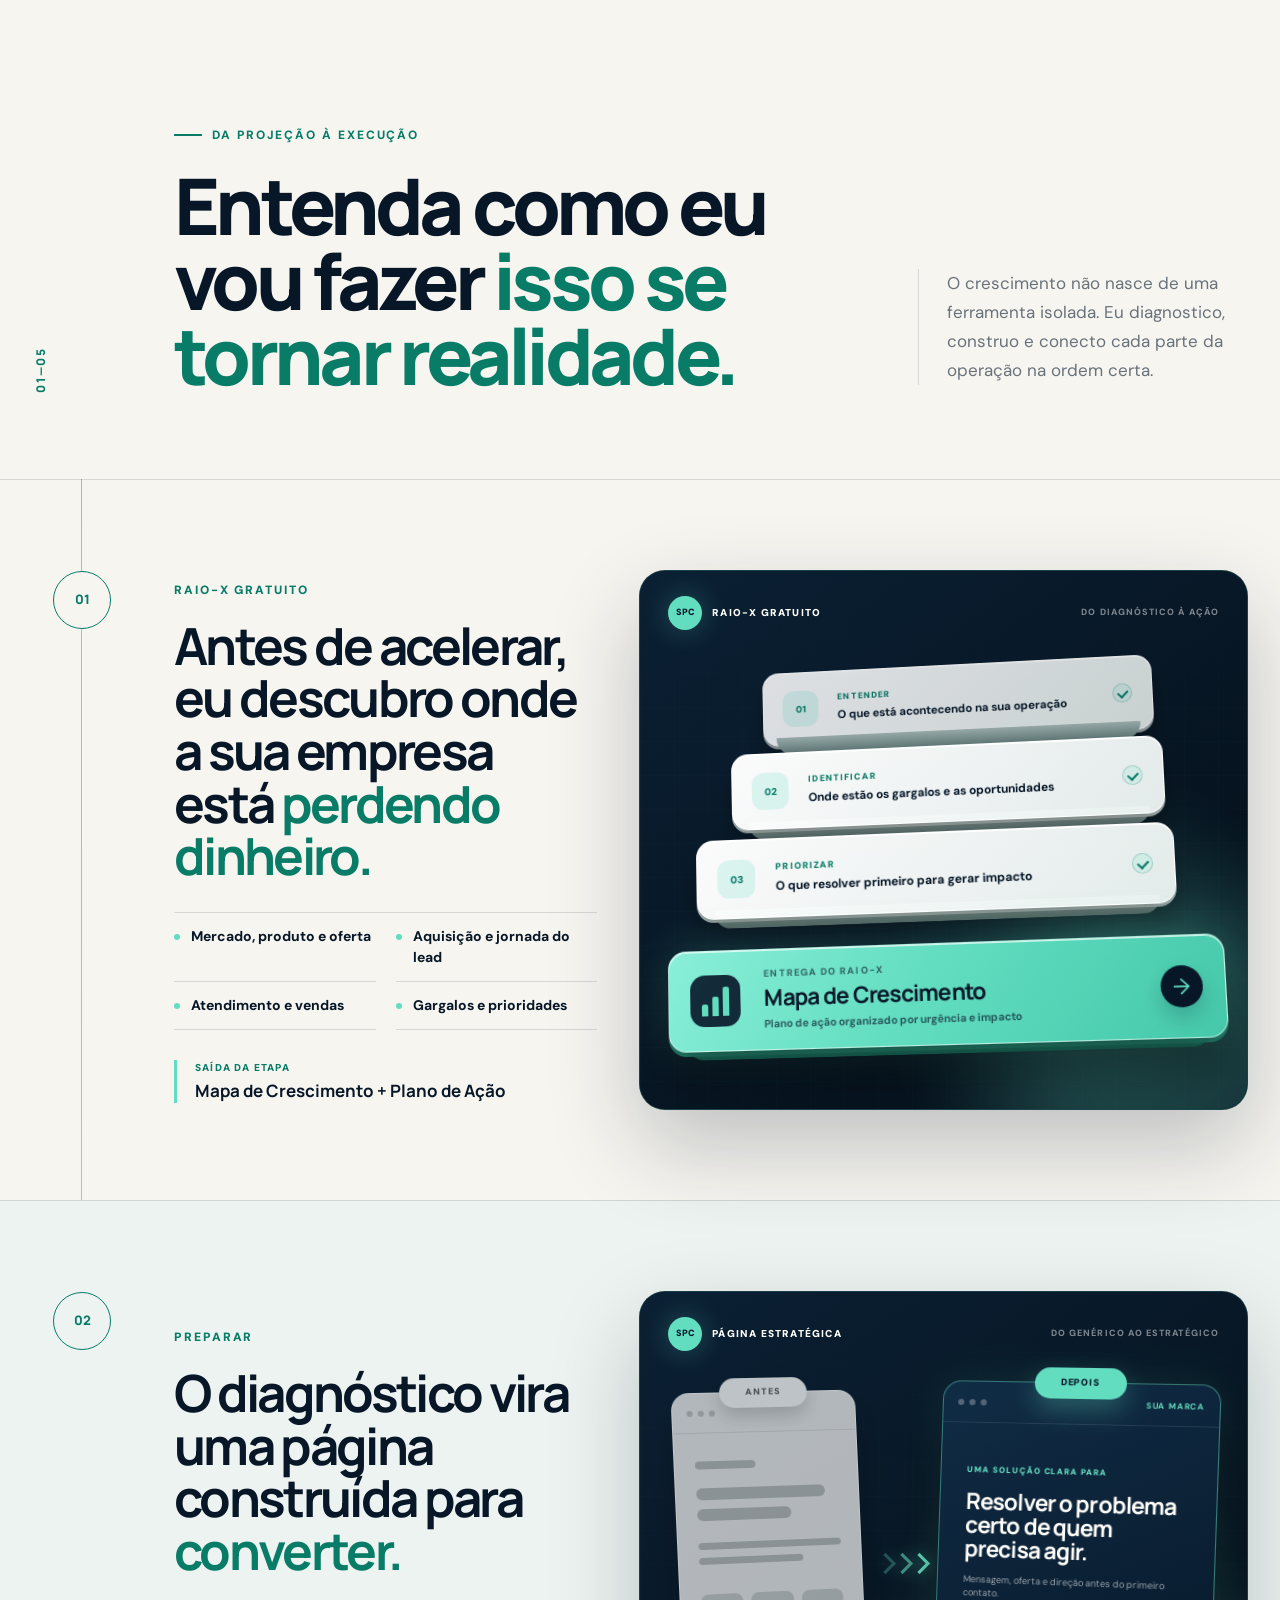
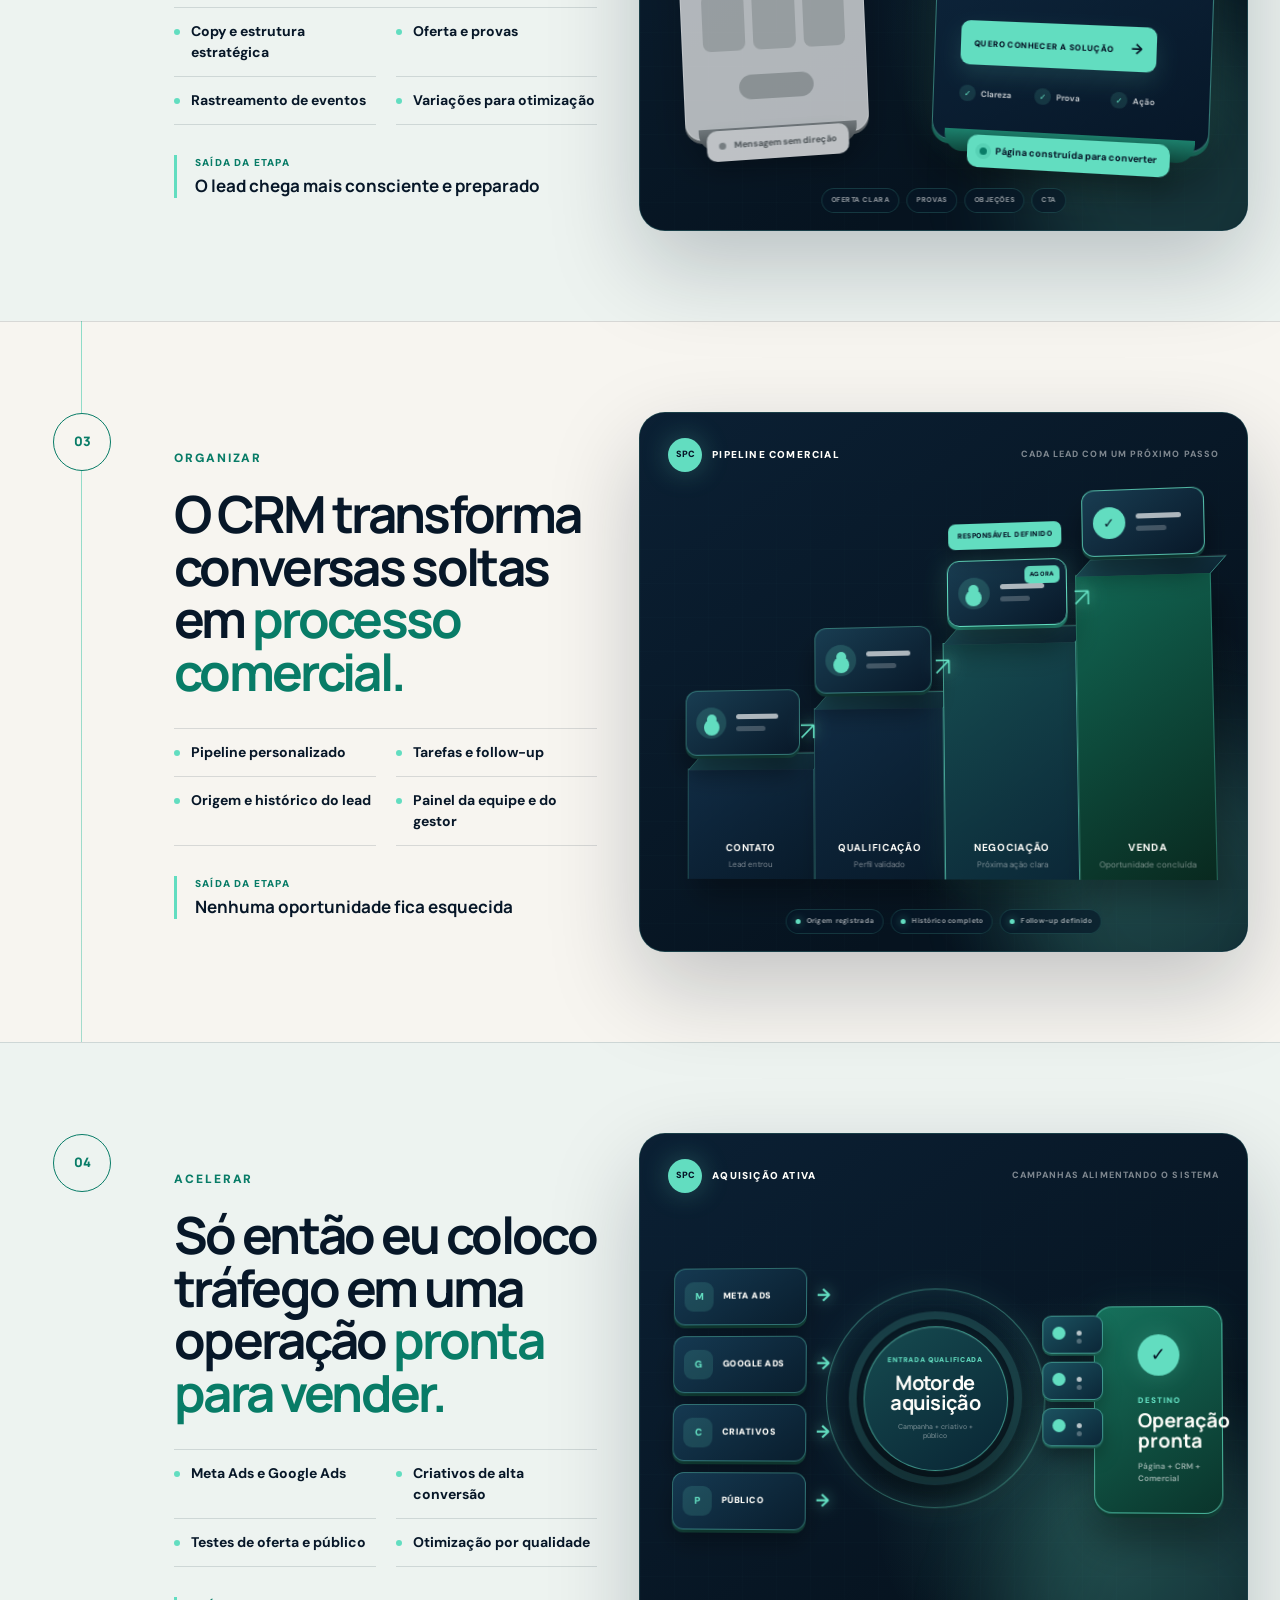
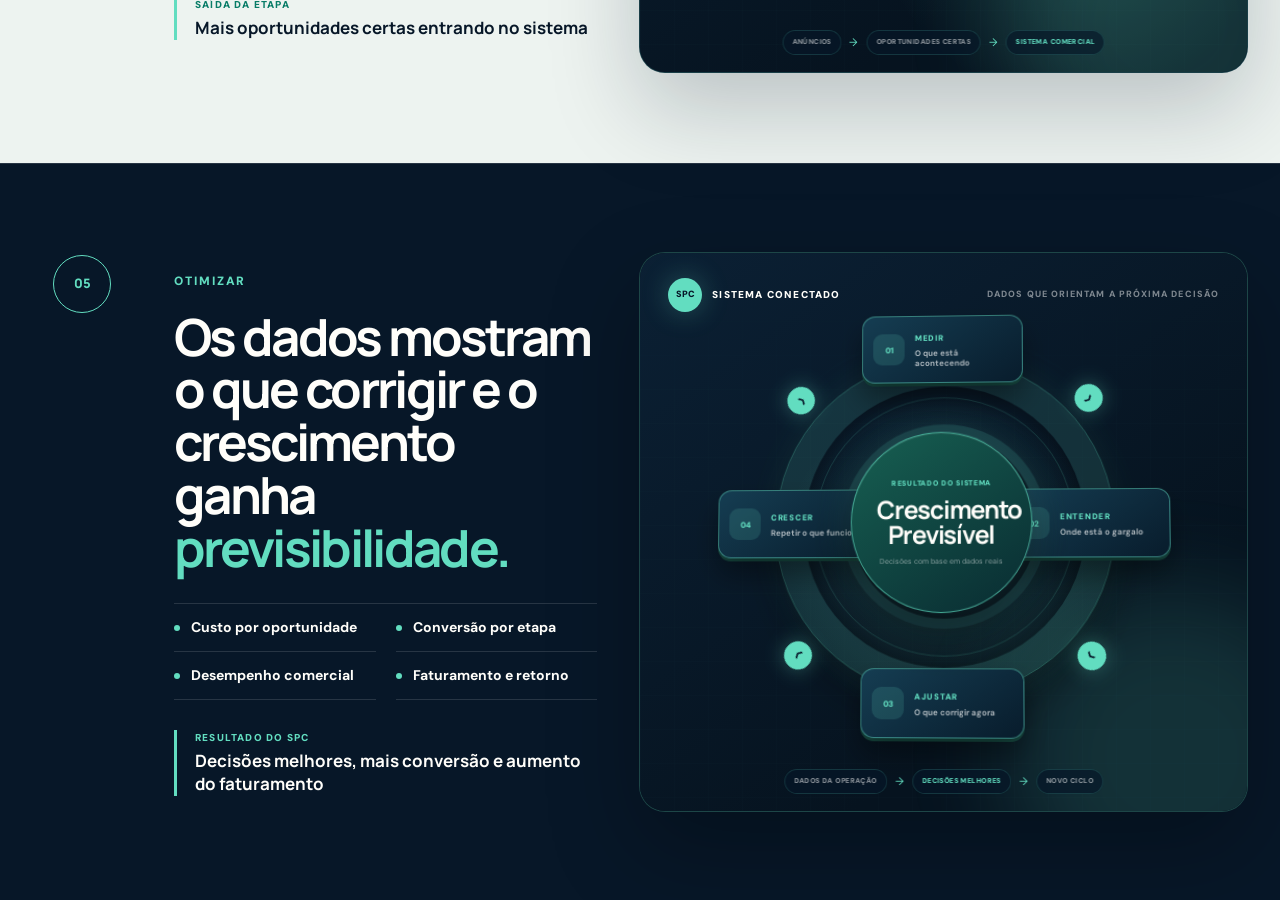
==== crescimento-previsivel/index.html @ 5970f089 "Publica pagina crescimento-previsivel" ====
<!doctype html>
<html lang="pt-BR">
<head>
  <meta charset="utf-8" />
  <meta name="viewport" content="width=device-width, initial-scale=1" />
  <title>SPC — Da Projeção à Execução</title>
  <link rel="preconnect" href="https://fonts.googleapis.com" />
  <link rel="preconnect" href="https://fonts.gstatic.com" crossorigin />
  <link href="https://fonts.googleapis.com/css2?family=DM+Sans:wght@400;500;600;700;800&family=Manrope:wght@700;800&display=swap" rel="stylesheet" />
  <style>:root {
  --navy: #071728;
  --navy-2: #0d2236;
  --mint: #62ddc0;
  --green: #087c67;
  --paper: #f7f5f0;
  --soft: #edf3f0;
  --white: #fffefa;
  --muted: #68727b;
  --line: rgba(7, 23, 40, 0.13);
  --dark-line: rgba(255, 255, 255, 0.13);
  --shadow: 0 24px 70px rgba(7, 23, 40, 0.1);
  --container: 1216px;
}

* { box-sizing: border-box; }
html { scroll-behavior: smooth; }
body {
  margin: 0;
  overflow-x: hidden;
  background: var(--paper);
  color: var(--navy);
  font-family: "DM Sans", ui-sans-serif, system-ui, sans-serif;
  font-size: 16px;
  line-height: 1.5;
  -webkit-font-smoothing: antialiased;
}

a { color: inherit; }
button, input { font: inherit; }
button { color: inherit; }
img, svg { display: block; max-width: 100%; }
::selection { background: var(--mint); color: var(--navy); }

.container { width: min(calc(100% - 48px), var(--container)); margin-inline: auto; }
.section { padding: 108px 0; }
.sr-only {
  position: absolute; width: 1px; height: 1px; padding: 0; margin: -1px;
  overflow: hidden; clip: rect(0, 0, 0, 0); white-space: nowrap; border: 0;
}
.skip-link {
  position: fixed; z-index: 1000; top: 12px; left: 12px; transform: translateY(-150%);
  padding: 10px 16px; border-radius: 8px; background: var(--navy); color: var(--white); font-weight: 800;
}
.skip-link:focus { transform: translateY(0); }

.site-header {
  position: absolute; inset: 0 0 auto; z-index: 100; padding: 22px 0;
  transition: background .25s ease, padding .25s ease, border-color .25s ease;
}
.site-header::after {
  content: ""; position: absolute; left: 50%; bottom: 0; width: min(calc(100% - 48px), var(--container));
  height: 1px; transform: translateX(-50%); background: rgba(255,255,255,.18);
}
.site-header.scrolled { padding: 12px 0; background: rgba(7,23,40,.92); backdrop-filter: blur(14px); }
.nav-wrap { display: flex; align-items: center; justify-content: space-between; gap: 28px; }
.brand { display: inline-flex; align-items: center; gap: 12px; color: var(--white); text-decoration: none; min-width: 0; }
.brand-mark {
  display: grid; place-items: center; width: 43px; height: 43px; border-radius: 50%;
  background: var(--mint); color: var(--navy); font-size: 11px; font-weight: 900; letter-spacing: .04em;
}
.brand-copy { display: flex; flex-direction: column; }
.brand-copy strong { font-size: 15px; line-height: 1; font-weight: 800; }
.brand-copy small { margin-top: 5px; color: rgba(255,255,255,.56); font-size: 10px; }
.main-nav { display: flex; align-items: center; gap: 26px; }
.main-nav a { color: rgba(255,255,255,.72); text-decoration: none; font-size: 13px; font-weight: 700; }
.main-nav a:hover, .main-nav a:focus-visible { color: var(--white); }
.main-nav .nav-cta { padding: 12px 18px; border-radius: 999px; background: var(--mint); color: var(--navy); }
.menu-button { display: none; width: 43px; height: 43px; padding: 10px; border: 0; background: transparent; }
.menu-button span:not(.sr-only) { display: block; height: 2px; margin: 6px 0; background: var(--white); transition: transform .2s ease; }

.hero {
  position: relative; isolation: isolate; min-height: 820px; overflow: hidden; padding: 142px 0 68px; color: var(--white);
  background-color: var(--navy);
}
.hero-photo {
  position: absolute; z-index: -3; top: 0; right: 0; width: min(68vw, 1040px); height: 100%;
  object-fit: cover; object-position: center 26%; filter: saturate(.92) contrast(1.03);
}
.hero::after {
  content: ""; position: absolute; z-index: -2; inset: 0;
  background:
    linear-gradient(90deg, rgba(7,23,40,.99) 0%, rgba(7,23,40,.96) 40%, rgba(7,23,40,.76) 61%, rgba(7,23,40,.22) 84%, rgba(7,23,40,.12) 100%),
    linear-gradient(0deg, rgba(7,23,40,.3), rgba(7,23,40,.04));
}
.hero::before {
  content: ""; position: absolute; z-index: -1; inset: auto 0 0; height: 32%;
  background: linear-gradient(to top, rgba(7,23,40,.82), transparent);
}
.hero-layout { display: block; min-height: 620px; padding-top: 70px; }
.hero-copy { max-width: 760px; }
.eyebrow {
  display: flex; align-items: center; gap: 10px; margin: 0 0 22px; color: var(--green);
  font-size: 12px; font-weight: 800; letter-spacing: .16em; text-transform: uppercase;
}
.eyebrow span { width: 28px; height: 2px; background: var(--green); }
.hero-eyebrow { color: var(--mint); }
.hero-eyebrow b { font-weight: 700; opacity: .6; }
.hero h1, .section-heading h2, .calculator-copy h2, .about-copy h2, .final-cta h2 {
  margin: 0; font-family: Manrope, sans-serif; font-weight: 800; letter-spacing: -.055em; line-height: .98;
}
.hero h1 { max-width: 760px; font-size: clamp(58px, 6.3vw, 86px); }
h1 em, h2 em { color: var(--mint); font-style: normal; }
.hero-punch { margin: 10px 0 0; color: var(--white); font-family: Manrope, sans-serif; font-size: clamp(28px, 3.3vw, 46px); font-weight: 800; letter-spacing: -.04em; }
.hero-punch .spc-initial { color: var(--mint); }
.hero-text { max-width: 680px; margin: 26px 0 0; color: rgba(255,255,255,.7); font-size: 18px; line-height: 1.65; }
.hero-text strong { color: var(--white); }
.hero-actions { display: flex; align-items: center; gap: 14px; margin-top: 34px; flex-wrap: wrap; }
.button {
  display: inline-flex; align-items: center; justify-content: center; gap: 12px; min-height: 54px; padding: 0 24px;
  border: 1px solid transparent; border-radius: 999px; text-decoration: none; font-size: 14px; font-weight: 800;
  transition: transform .2s ease, box-shadow .2s ease, background .2s ease;
}
.button:hover { transform: translateY(-2px); }
.button-primary { background: var(--mint); color: var(--navy); box-shadow: 0 14px 34px rgba(98,221,192,.15); }
.button-primary:hover { box-shadow: 0 18px 40px rgba(98,221,192,.24); }
.button-dark { background: var(--navy); color: var(--white); }
.button-large { min-height: 60px; padding: 0 28px; font-size: 15px; }
.text-link {
  display: inline-flex; align-items: center; gap: 10px; min-height: 54px; padding: 0 22px; border: 1px solid rgba(255,255,255,.16);
  border-radius: 999px; background: rgba(255,255,255,.08); color: var(--white); text-decoration: none; font-size: 14px; font-weight: 800;
}
.text-link-dark { min-height: auto; padding: 0 0 4px; border: 0; border-bottom: 1px solid rgba(7,23,40,.3); border-radius: 0; background: transparent; color: var(--navy); }
.hero-note { display: flex; align-items: center; gap: 10px; margin-top: 24px; color: rgba(255,255,255,.52); font-size: 13px; }
.status-dot { width: 8px; height: 8px; border-radius: 50%; background: var(--mint); box-shadow: 0 0 0 5px rgba(98,221,192,.1); }
.section-heading { max-width: 970px; }
.section-heading h2, .calculator-copy h2, .about-copy h2, .final-cta h2 { font-size: clamp(46px, 5.5vw, 76px); color: var(--navy); }
.section-heading h2 em { color: var(--green); }
.section-heading > p:last-child { max-width: 690px; margin: 24px 0 0; color: var(--muted); font-size: 17px; line-height: 1.7; }
.heading-light h2 { color: var(--navy); }
.heading-light h2 em { color: var(--green); }
.heading-light > p:last-child { color: var(--muted); }

.problem { background: radial-gradient(circle at 92% 0%, rgba(98,221,192,.16), transparent 28%), var(--paper); }
.problem-grid { display: grid; grid-template-columns: repeat(2, 1fr); gap: 14px; margin-top: 58px; }
.problem-card {
  position: relative; min-height: 188px; padding: 38px 76px 30px 86px; border: 1px solid var(--line); border-radius: 22px;
  background: rgba(255,255,255,.72); transition: transform .2s ease, box-shadow .2s ease;
}
.problem-card:hover { transform: translateY(-3px); box-shadow: var(--shadow); }
.problem-card:first-child { background: var(--navy); color: var(--white); }
.card-number {
  position: absolute; left: 28px; top: 38px; display: grid; place-items: center; width: 40px; height: 40px;
  border: 1px solid rgba(8,124,103,.28); border-radius: 50%; color: var(--green); font-size: 11px; font-weight: 800;
}
.problem-card:first-child .card-number { border-color: rgba(98,221,192,.35); color: var(--mint); }
.problem-card h3 { margin: 0 0 16px; font-family: Manrope, sans-serif; font-size: 24px; line-height: 1.14; letter-spacing: -.035em; }
.problem-card p { max-width: 560px; margin: 0; color: var(--muted); font-size: 15px; line-height: 1.65; }
.problem-card:first-child p { color: rgba(255,255,255,.64); }
.statement { display: grid; grid-template-columns: 220px 1fr; gap: 40px; margin-top: 66px; padding-top: 34px; border-top: 1px solid var(--line); }
.statement-label { color: var(--green); font-size: 12px; font-weight: 900; letter-spacing: .13em; text-transform: uppercase; }
.statement p { max-width: 900px; margin: 0; font-family: Manrope, sans-serif; font-size: clamp(25px, 3.2vw, 43px); line-height: 1.18; letter-spacing: -.04em; }

.system-section { overflow: hidden; background: var(--paper); color: var(--navy); }
.system-intro { display: grid; grid-template-columns: 150px 1fr .55fr; gap: 28px; align-items: end; padding-top: 112px; padding-bottom: 70px; }
.system-index { align-self: start; padding-top: 7px; color: var(--green); font-size: 12px; font-weight: 800; letter-spacing: .12em; }
.system-title .eyebrow { margin-bottom: 18px; }
.system-title h2 { max-width: 750px; margin: 0; color: var(--navy); font-family: Manrope, sans-serif; font-size: clamp(48px, 6.1vw, 78px); font-weight: 800; line-height: .98; letter-spacing: -.06em; }
.system-title h2 em { color: var(--green); }
.system-summary { margin: 0; padding-bottom: 5px; color: var(--muted); font-size: 16px; line-height: 1.65; }
.system-signature { display: flex; align-items: center; gap: 20px; padding-top: 17px; padding-bottom: 17px; border-top: 1px solid var(--line); border-bottom: 1px solid var(--line); }
.system-signature > div { display: flex; align-items: center; gap: 13px; color: var(--green); font-size: 11px; font-weight: 800; letter-spacing: .12em; text-transform: uppercase; }
.system-signature i { width: 4px; height: 4px; border-radius: 50%; background: var(--mint); }
.system-signature strong { margin-left: auto; font-size: 13px; }
.system-journey { position: relative; }
.system-journey::before { content: ""; position: absolute; z-index: 2; top: 0; bottom: 0; left: max(24px, calc((100vw - min(calc(100vw - 48px), var(--container))) / 2 + 75px)); width: 1px; background: var(--green); }
.journey-stage { position: relative; border-top: 1px solid var(--line); }
.journey-stage:nth-child(even) { background: var(--soft); }
.journey-layout { display: grid; grid-template-columns: 150px .8fr 1.2fr; gap: 28px; align-items: center; min-height: 630px; padding-top: 78px; padding-bottom: 78px; }
.journey-spine { position: relative; z-index: 3; align-self: stretch; display: flex; flex-direction: column; align-items: center; gap: 18px; }
.journey-spine span { display: grid; place-items: center; width: 54px; height: 54px; border: 1px solid var(--green); border-radius: 50%; background: var(--paper); color: var(--green); font-size: 12px; font-weight: 800; }
.journey-stage:nth-child(even) .journey-spine span { background: var(--soft); }
.journey-spine small { color: var(--green); font-size: 11px; font-weight: 800; letter-spacing: .14em; text-transform: uppercase; writing-mode: vertical-rl; }
.journey-copy { align-self: center; }
.journey-kicker { color: var(--green); font-size: 11px; font-weight: 800; letter-spacing: .14em; text-transform: uppercase; }
.journey-copy h3 { max-width: 440px; margin: 18px 0 42px; font-family: Manrope, sans-serif; font-size: clamp(34px, 4vw, 52px); line-height: 1.04; letter-spacing: -.052em; }
.journey-copy h3 em { color: var(--green); font-style: normal; }
.journey-transformation { display: grid; grid-template-columns: 1fr auto 1fr; gap: 16px; align-items: center; max-width: 440px; padding-top: 22px; border-top: 1px solid var(--line); }
.journey-transformation small { color: var(--green); font-size: 11px; font-weight: 800; letter-spacing: .11em; text-transform: uppercase; }
.journey-transformation p { margin: 7px 0 0; color: var(--muted); font-size: 13px; line-height: 1.5; }
.journey-transformation > b { color: var(--mint); font-size: 24px; }
.journey-visual { position: relative; align-self: center; min-width: 0; }
.acquisition-visual { min-height: 430px; }
.creative-sheet { position: absolute; inset: 24px 110px 54px 12px; display: flex; flex-direction: column; justify-content: flex-end; padding: 34px; background: linear-gradient(145deg, var(--navy-2), var(--navy)); color: var(--white); box-shadow: 0 28px 70px rgba(7,23,40,.2); transform: rotate(-2deg); }
.creative-sheet > span { margin-bottom: auto; color: var(--mint); font-size: 11px; font-weight: 800; letter-spacing: .13em; text-transform: uppercase; }
.creative-sheet strong { max-width: 360px; font-family: Manrope, sans-serif; font-size: 31px; line-height: 1.08; letter-spacing: -.04em; }
.creative-sheet small { width: max-content; margin-top: 26px; padding-bottom: 7px; border-bottom: 1px solid var(--mint); color: var(--mint); font-size: 11px; font-weight: 800; letter-spacing: .09em; text-transform: uppercase; }
.media-note { position: absolute; width: 150px; padding: 18px; background: var(--white); box-shadow: 0 18px 44px rgba(7,23,40,.14); }
.media-note span { display: block; color: var(--muted); font-size: 11px; }
.media-note strong { display: block; margin: 10px 0 3px; font-family: Manrope, sans-serif; font-size: 28px; letter-spacing: -.04em; }
.media-note small { color: var(--green); font-size: 11px; }
.media-note-one { top: 0; right: 6px; }
.media-note-two { right: 35px; bottom: 18px; }
.visual-caption { position: absolute; bottom: 0; left: 2px; color: var(--green); font-size: 11px; font-weight: 800; letter-spacing: .13em; text-transform: uppercase; }
.page-visual { min-height: 430px; }
.browser-frame { position: absolute; inset: 16px 0 48px 14px; overflow: hidden; background: var(--white); box-shadow: 0 28px 70px rgba(7,23,40,.14); transform: rotate(1deg); }
.browser-top { display: flex; align-items: center; gap: 6px; padding: 13px 16px; border-bottom: 1px solid var(--line); background: var(--paper); }
.browser-top i { width: 7px; height: 7px; border-radius: 50%; background: rgba(7,23,40,.14); }
.browser-top span { margin-left: 13px; color: var(--muted); font-size: 11px; }
.landing-preview { display: grid; grid-template-columns: 84px 1fr; min-height: 320px; }
.landing-preview aside { display: flex; flex-direction: column; gap: 18px; padding: 24px 18px; background: var(--navy); color: var(--white); }
.landing-preview aside > span { margin-bottom: auto; color: var(--mint); font-size: 10px; font-weight: 800; text-transform: uppercase; }
.landing-preview aside b { color: rgba(255,255,255,.35); font-size: 12px; }
.landing-preview > div { display: flex; flex-direction: column; justify-content: center; padding: 42px; }
.landing-preview div > small { color: var(--green); font-size: 11px; font-weight: 800; letter-spacing: .1em; text-transform: uppercase; }
.landing-preview div > strong { max-width: 430px; margin: 12px 0; font-family: Manrope, sans-serif; font-size: 28px; line-height: 1.08; letter-spacing: -.04em; }
.landing-preview div > p { max-width: 380px; margin: 0; color: var(--muted); font-size: 12px; line-height: 1.55; }
.preview-cta { width: max-content; margin-top: 24px; padding: 11px 16px; background: var(--mint); font-size: 10px; font-weight: 800; letter-spacing: .08em; text-transform: uppercase; }
.page-annotation { position: absolute; right: 10px; bottom: 0; display: grid; grid-template-columns: auto auto; gap: 5px 9px; padding: 16px 20px; background: var(--navy); color: var(--white); box-shadow: 0 14px 35px rgba(7,23,40,.15); }
.page-annotation span { color: var(--mint); font-size: 11px; }
.page-annotation p { margin: 0; font-size: 11px; }
.journey-qualification { background: var(--navy) !important; color: var(--white); border-color: var(--dark-line); }
.journey-qualification .journey-spine span { border-color: var(--mint); background: var(--navy); color: var(--mint); }
.journey-qualification .journey-spine small, .journey-qualification .journey-kicker, .journey-qualification .journey-transformation small { color: var(--mint); }
.journey-qualification .journey-copy h3 em { color: var(--mint); }
.journey-qualification .journey-transformation { border-color: var(--dark-line); }
.journey-qualification .journey-transformation p { color: rgba(255,255,255,.6); }
.chat-visual { display: grid; grid-template-columns: .82fr 1.18fr; gap: 22px; align-items: center; min-height: 430px; }
.phone-shell { padding: 20px; border: 7px solid var(--white); border-radius: 30px; background: var(--white); color: var(--navy); box-shadow: 0 28px 70px rgba(0,0,0,.28); transform: rotate(-3deg); }
.phone-head { display: grid; grid-template-columns: auto 1fr auto; gap: 8px; align-items: center; padding-bottom: 15px; border-bottom: 1px solid var(--line); }
.phone-head i { width: 28px; height: 28px; border-radius: 50%; background: var(--mint); }
.phone-head strong { font-size: 12px; }
.phone-head span { color: var(--green); font-size: 11px; }
.phone-shell > p { max-width: 84%; margin: 12px 0 0; padding: 9px 11px; background: var(--soft); font-size: 11px; line-height: 1.4; }
.phone-shell .message-user { margin-left: auto; background: rgba(98,221,192,.36); }
.phone-shell > small { display: block; margin-top: 12px; color: var(--muted); font-size: 11px; }
.lead-dossier { padding: 30px; border-top: 4px solid var(--mint); background: var(--white); color: var(--navy); box-shadow: 0 28px 70px rgba(0,0,0,.24); transform: translateY(18px) rotate(1.5deg); }
.lead-dossier > span { color: var(--green); font-size: 11px; font-weight: 800; letter-spacing: .12em; text-transform: uppercase; }
.lead-dossier > strong { display: block; margin: 8px 0 22px; font-family: Manrope, sans-serif; font-size: 24px; }
.lead-dossier dl { margin: 0; }
.lead-dossier dl > div { display: grid; grid-template-columns: .75fr 1.25fr; gap: 10px; padding: 10px 0; border-top: 1px solid var(--line); font-size: 11px; }
.lead-dossier dt { color: var(--muted); }
.lead-dossier dd { margin: 0; }
.lead-dossier .qualified { color: var(--green); font-weight: 800; text-transform: uppercase; }
.lead-dossier > small { display: block; margin-top: 22px; color: var(--green); font-size: 10px; font-weight: 800; letter-spacing: .08em; text-transform: uppercase; }
.crm-visual { min-height: 450px; }
.crm-window { position: absolute; inset: 0 0 42px; overflow: hidden; background: var(--white); box-shadow: 0 28px 70px rgba(7,23,40,.14); }
.crm-nav { display: flex; align-items: center; gap: 22px; padding: 15px 18px; background: var(--navy); color: rgba(255,255,255,.58); font-size: 11px; }
.crm-nav > strong { margin-right: 10px; color: var(--mint); font-family: Manrope, sans-serif; font-size: 16px; }
.crm-nav > b { margin-left: auto; color: var(--white); }
.pipeline-head { display: flex; justify-content: space-between; align-items: end; gap: 18px; padding: 22px 24px; border-bottom: 1px solid var(--line); }
.pipeline-head small { display: block; color: var(--green); font-size: 10px; font-weight: 800; letter-spacing: .1em; text-transform: uppercase; }
.pipeline-head strong { display: block; margin-top: 4px; font-size: 17px; }
.pipeline-head > span { padding-bottom: 5px; border-bottom: 1px solid var(--green); color: var(--green); font-size: 11px; }
.pipeline-grid { display: grid; grid-template-columns: repeat(3,1fr); gap: 8px; padding: 12px; background: var(--soft); }
.pipeline-grid section { padding: 10px; }
.pipeline-grid section > b { display: block; margin-bottom: 8px; color: var(--green); font-size: 10px; text-transform: uppercase; }
.pipeline-grid article { margin-top: 7px; padding: 11px; border-left: 3px solid var(--mint); background: var(--white); box-shadow: 0 8px 18px rgba(7,23,40,.05); }
.pipeline-grid article strong { display: block; font-size: 11px; }
.pipeline-grid article span, .pipeline-grid article small { display: block; margin-top: 4px; color: var(--muted); font-size: 9px; }
.pipeline-grid article small { color: var(--green); }
.crm-legend { position: absolute; right: 0; bottom: 0; display: flex; gap: 17px; padding: 15px 18px; background: var(--mint); font-size: 10px; }
.crm-legend span { display: flex; align-items: center; gap: 6px; }
.crm-legend i { width: 5px; height: 5px; border-radius: 50%; background: var(--navy); }
.data-visual { display: grid; grid-template-columns: .7fr 1.3fr; gap: 1px; overflow: hidden; background: var(--line); box-shadow: 0 28px 70px rgba(7,23,40,.14); }
.metric-hero { grid-row: span 2; display: flex; flex-direction: column; justify-content: center; padding: 34px; background: var(--navy); color: var(--white); }
.metric-hero small { color: var(--mint); font-size: 11px; font-weight: 800; letter-spacing: .11em; text-transform: uppercase; }
.metric-hero strong { margin: 10px 0 4px; font-family: Manrope, sans-serif; font-size: 54px; letter-spacing: -.055em; }
.metric-hero span { color: rgba(255,255,255,.58); font-size: 11px; }
.metric-line { display: grid; grid-template-columns: repeat(4,1fr); gap: 1px; background: var(--line); }
.metric-line > div { padding: 16px; background: var(--white); }
.metric-line small { display: block; color: var(--muted); font-size: 9px; text-transform: uppercase; }
.metric-line strong { display: block; margin-top: 6px; font-size: 16px; }
.growth-chart { display: flex; align-items: end; gap: 17px; min-height: 250px; padding: 28px 34px 20px; background: var(--white); }
.growth-chart > span { display: flex; flex: 1; flex-direction: column; justify-content: end; gap: 7px; height: 190px; text-align: center; }
.growth-chart i { display: block; background: var(--mint); }
.growth-chart span:last-child i { background: var(--green); }
.growth-chart small { color: var(--muted); font-size: 10px; }
.system-cycle { background: var(--navy); color: var(--white); }
.cycle-layout { display: grid; grid-template-columns: 150px 1fr .65fr; gap: 28px; align-items: center; padding-top: 66px; padding-bottom: 72px; }
.cycle-label { display: flex; align-items: center; gap: 9px; justify-content: center; }
.cycle-label span { display: grid; place-items: center; width: 42px; height: 42px; border: 1px solid var(--mint); border-radius: 50%; color: var(--mint); font-size: 11px; }
.cycle-label i { color: var(--mint); font-style: normal; }
.cycle-layout small { color: var(--mint); font-size: 11px; font-weight: 800; letter-spacing: .12em; text-transform: uppercase; }
.cycle-layout h3 { margin: 8px 0 7px; font-family: Manrope, sans-serif; font-size: 38px; letter-spacing: -.045em; }
.cycle-layout p { margin: 0; color: rgba(255,255,255,.66); font-size: 13px; line-height: 1.55; }
.cycle-layout > strong { padding-left: 28px; border-left: 1px solid rgba(255,255,255,.2); font-family: Manrope, sans-serif; font-size: 20px; line-height: 1.35; }

.calculator { background: var(--soft); color: var(--navy); }
.calculator-shell { display: grid; grid-template-columns: .78fr 1.22fr; gap: 68px; align-items: center; }
.calculator-copy h2 { color: var(--navy); font-size: clamp(42px, 4.7vw, 66px); }
.calculator-copy > p:not(.eyebrow):not(.calculator-disclaimer) { margin: 24px 0 0; color: var(--muted); font-size: 16px; line-height: 1.7; }
.calculator-copy .calculator-instruction { max-width: 560px; color: var(--navy); font-size: 18px; font-weight: 700; }
.calculator-disclaimer { grid-column: 1 / -1; max-width: 980px; margin: 0 auto; color: rgba(7,23,40,.45); font-size: 12px; line-height: 1.6; text-align: center; }
.calculator-panel { position: relative; z-index: 1; padding: 32px; border: 1px solid rgba(7,23,40,.11); border-radius: 24px; background: var(--white); box-shadow: 0 10px 0 rgba(7,23,40,.07), 0 22px 45px rgba(7,23,40,.12); }
.calculator-panel::after { content: ""; position: absolute; z-index: -1; inset: 13px -7px -13px 7px; border-radius: 24px; background: linear-gradient(140deg, #d9ebe5, #bedbd3); }
.field-grid { display: grid; grid-template-columns: repeat(2, 1fr); gap: 18px; }
.field-wide { grid-column: 1 / -1; }
.field-grid label > span { display: block; margin-bottom: 9px; color: var(--muted); font-size: 13px; font-weight: 700; }
.field-grid input { width: 100%; height: 52px; padding: 0 14px; border: 1px solid var(--line); border-radius: 12px; outline: none; background: var(--paper); color: var(--navy); font-weight: 800; transition: transform .2s ease, box-shadow .2s ease, border-color .2s ease; }
.field-grid input::placeholder { color: rgba(7,23,40,.36); font-size: 14px; font-weight: 650; letter-spacing: 0; }
.field-grid input:focus { border-color: var(--green); box-shadow: 0 7px 0 rgba(8,124,103,.12), 0 0 0 3px rgba(98,221,192,.18); transform: translateY(-2px); }
.result-card { position: relative; overflow: hidden; margin-top: 22px; padding: 28px; border: 1px solid rgba(8,124,103,.24); border-radius: 18px; background: linear-gradient(135deg, #71e2cb 0%, #58d5bd 60%, #4dc8b1 100%); color: var(--navy); box-shadow: 0 11px 0 #37ac99, 0 23px 34px rgba(8,124,103,.2); }
.result-card::before { content: ""; position: absolute; width: 280px; height: 130px; top: -82px; left: -48px; border-radius: 50%; background: rgba(255,255,255,.25); filter: blur(12px); transform: rotate(-10deg); }
.result-card > span, .result-card > strong, .result-card .result-metrics { position: relative; z-index: 1; }
.result-card > span { display: block; font-size: 11px; font-weight: 850; text-transform: uppercase; letter-spacing: .1em; }
.result-card > strong { display: block; margin: 8px 0 24px; font-family: Manrope, sans-serif; font-size: clamp(38px, 5vw, 62px); line-height: 1; letter-spacing: -.055em; text-shadow: 0 2px 0 rgba(255,255,255,.18); }
.result-metrics { display: grid; grid-template-columns: repeat(3, 1fr); border-top: 1px solid rgba(7,23,40,.16); }
.result-metrics > div { padding: 18px 16px 0; }
.result-metrics > div:first-child { padding-left: 0; }
.result-metrics > div + div { border-left: 1px solid rgba(7,23,40,.16); }
.result-metrics small { display: block; min-height: 32px; color: rgba(7,23,40,.6); font-size: 11px; font-weight: 700; line-height: 1.35; }
.result-metrics b { display: block; margin-top: 7px; color: var(--navy); font-family: Manrope, sans-serif; font-size: 18px; letter-spacing: -.03em; }

/* Jornada SPC — processo editorial vertical */
.legacy-system { display: none !important; }
.process-section { overflow: hidden; background: var(--paper); color: var(--navy); }
.process-heading {
  display: grid; grid-template-columns: 100px minmax(0, 1fr) 330px; gap: 42px; align-items: end;
  padding-top: 126px; padding-bottom: 86px;
}
.process-heading-index {
  color: var(--green); font-family: Manrope, sans-serif; font-size: 12px; font-weight: 800; letter-spacing: .15em;
  writing-mode: vertical-rl; transform: rotate(180deg);
}
.process-heading .eyebrow { margin-bottom: 24px; color: var(--green); }
.process-heading h2 {
  max-width: 800px; margin: 0; font-family: Manrope, sans-serif; font-size: clamp(52px, 6.1vw, 84px);
  font-weight: 800; letter-spacing: -.06em; line-height: .96;
}
.process-heading h2 em { color: var(--green); font-style: normal; }
.process-heading > p {
  margin: 0 0 8px; padding-left: 28px; border-left: 1px solid var(--line); color: var(--muted);
  font-size: 17px; line-height: 1.7;
}
.process-flow { position: relative; }
.process-flow::before {
  content: ""; position: absolute; z-index: 0; top: 0; bottom: 0; left: max(24px, calc((100vw - min(calc(100vw - 48px), var(--container))) / 2 + 49px));
  width: 1px; background: linear-gradient(var(--mint), rgba(8,124,103,.22) 88%, transparent);
}
.process-step { position: relative; border-top: 1px solid var(--line); }
.process-step:nth-child(even) { background: var(--soft); }
.process-layout {
  position: relative; z-index: 1; display: grid; grid-template-columns: 100px minmax(280px, .82fr) minmax(420px, 1.18fr);
  gap: 42px; align-items: center; min-height: 720px; padding-top: 88px; padding-bottom: 88px;
}
.process-marker { align-self: stretch; display: flex; justify-content: center; padding-top: 3px; }
.process-marker span {
  display: grid; place-items: center; width: 58px; height: 58px; border: 1px solid var(--green); border-radius: 50%;
  background: var(--paper); color: var(--green); font-family: Manrope, sans-serif; font-size: 13px; font-weight: 800;
}
.process-step:nth-child(even) .process-marker span { background: var(--soft); }
.process-kicker {
  color: var(--green); font-size: 12px; font-weight: 850; letter-spacing: .16em; text-transform: uppercase;
}
.process-copy h3 {
  max-width: 500px; margin: 18px 0 30px; font-family: Manrope, sans-serif; font-size: clamp(37px, 4vw, 54px);
  line-height: 1.03; letter-spacing: -.052em;
}
.process-copy h3 em { color: var(--green); font-style: normal; }
.process-list {
  display: grid; grid-template-columns: repeat(2, minmax(0, 1fr)); gap: 0 20px;
  max-width: 530px; margin: 0; padding: 0; border-top: 1px solid var(--line); list-style: none;
}
.process-list li {
  position: relative; padding: 13px 0 13px 17px; border-bottom: 1px solid var(--line);
  color: var(--navy); font-size: 14px; font-weight: 700;
}
.process-list li::before { content: ""; position: absolute; left: 0; top: 21px; width: 6px; height: 6px; border-radius: 50%; background: var(--mint); }
.process-output { max-width: 530px; margin-top: 30px; padding-left: 18px; border-left: 3px solid var(--mint); }
.process-output span {
  display: block; margin-bottom: 5px; color: var(--green); font-size: 10px; font-weight: 850; letter-spacing: .12em; text-transform: uppercase;
}
.process-output strong { display: block; font-family: Manrope, sans-serif; font-size: 17px; line-height: 1.35; }
.process-visual {
  position: relative; min-width: 0; min-height: 480px; overflow: hidden; border: 1px solid var(--line);
  border-radius: 26px; background: var(--white); box-shadow: 0 30px 80px rgba(7,23,40,.12);
}

.diagnostic-map { min-height: 540px; border-color: rgba(98,221,192,.22); background: var(--navy); box-shadow: 0 36px 90px rgba(7,23,40,.24); }
.growth-scene { position: absolute; inset: 0; overflow: hidden; padding: 25px 28px; background: radial-gradient(circle at 76% 78%, rgba(98,221,192,.18), transparent 36%), linear-gradient(145deg, #0b2034, #06131f 70%); perspective: 1100px; }
.growth-scene::before { content: ""; position: absolute; inset: 0; opacity: .22; background-image: linear-gradient(rgba(98,221,192,.08) 1px, transparent 1px), linear-gradient(90deg, rgba(98,221,192,.08) 1px, transparent 1px); background-size: 34px 34px; mask-image: linear-gradient(to bottom, transparent, #000 35%, #000); }
.growth-scene-head { position: relative; z-index: 4; display: flex; justify-content: space-between; align-items: center; color: var(--white); }
.growth-scene-head > span { display: flex; align-items: center; gap: 10px; font-size: 10px; font-weight: 900; letter-spacing: .12em; }
.growth-scene-head i { display: grid; place-items: center; width: 34px; height: 34px; border-radius: 50%; background: var(--mint); color: var(--navy); font-size: 9px; font-style: normal; letter-spacing: 0; box-shadow: 0 0 28px rgba(98,221,192,.3); }
.growth-scene-head small { color: rgba(255,255,255,.48); font-size: 9px; font-weight: 800; letter-spacing: .12em; }
.growth-layers { position: relative; z-index: 3; width: 92%; height: 410px; margin: 20px auto 0; transform: rotateX(5deg) rotateY(-4deg) rotateZ(-2deg); transform-style: preserve-3d; }
.growth-layer { position: absolute; left: 50%; display: grid; grid-template-columns: 42px 1fr auto; gap: 16px; align-items: center; width: 88%; min-height: 78px; padding: 14px 20px; border: 1px solid rgba(255,255,255,.88); border-radius: 17px; background: linear-gradient(135deg, rgba(255,255,255,.98), rgba(235,243,241,.96)); box-shadow: 0 18px 22px rgba(0,0,0,.28), 0 3px 0 #b7c6c3, inset 0 1px rgba(255,255,255,.95); transform-style: preserve-3d; }
.growth-layer::after { content: ""; position: absolute; z-index: -1; left: 13px; right: 13px; bottom: -10px; height: 18px; border-radius: 0 0 17px 17px; background: linear-gradient(to bottom, #a8bbb7, #637c79); transform: translateZ(-12px); }
.growth-layer-number { display: grid; place-items: center; width: 38px; height: 38px; border-radius: 12px; background: rgba(98,221,192,.2); color: var(--green); font-size: 10px; font-weight: 900; }
.growth-layer small { display: block; color: var(--green); font-size: 9px; font-weight: 900; letter-spacing: .12em; }
.growth-layer strong { display: block; margin-top: 5px; color: var(--navy); font-size: 12px; line-height: 1.3; }
.growth-layer-status { position: relative; display: block; width: 20px; height: 20px; border: 1px solid rgba(8,124,103,.25); border-radius: 50%; background: rgba(98,221,192,.15); }
.growth-layer-status::before { content: ""; position: absolute; left: 6px; top: 4px; width: 5px; height: 8px; border-right: 2px solid var(--green); border-bottom: 2px solid var(--green); transform: rotate(45deg); }
.growth-layer-one { top: 4px; width: 80%; transform: translateX(-46%) translateZ(-30px); opacity: .88; }
.growth-layer-two { top: 94px; width: 86%; transform: translateX(-49%) translateZ(0); }
.growth-layer-three { top: 184px; width: 92%; transform: translateX(-52%) translateZ(30px); }
.growth-layer-result { top: 292px; grid-template-columns: 54px 1fr auto; width: 102%; min-height: 94px; border-color: rgba(255,255,255,.55); background: linear-gradient(125deg, #8aefd8, var(--mint) 46%, #45c8aa); box-shadow: 0 28px 38px rgba(0,0,0,.38), 0 4px 0 #278f79, 0 0 42px rgba(98,221,192,.22), inset 0 1px rgba(255,255,255,.72); transform: translateX(-50%) translateZ(72px); }
.growth-layer-result::after { background: linear-gradient(to bottom, #2faa90, #126b59); }
.growth-result-icon { display: flex; align-items: end; justify-content: center; gap: 4px; width: 48px; height: 48px; padding: 10px; border-radius: 14px; background: rgba(7,23,40,.9); }
.growth-result-icon i { display: block; width: 6px; border-radius: 2px 2px 0 0; background: var(--mint); }
.growth-result-icon i:nth-child(1) { height: 11px; }
.growth-result-icon i:nth-child(2) { height: 18px; }
.growth-result-icon i:nth-child(3) { height: 27px; }
.growth-layer-result small { color: rgba(7,23,40,.58); }
.growth-layer-result strong { margin-top: 2px; font-family: Manrope, sans-serif; font-size: 21px; letter-spacing: -.035em; }
.growth-layer-result b { display: block; margin-top: 3px; color: rgba(7,23,40,.67); font-size: 10px; font-weight: 700; }
.growth-result-arrow { display: grid; place-items: center; width: 38px; height: 38px; border-radius: 50%; background: var(--navy); color: var(--mint); font-size: 20px; box-shadow: 0 9px 18px rgba(7,23,40,.2); }
.growth-glow { position: absolute; right: -80px; bottom: -110px; width: 330px; height: 330px; border-radius: 50%; background: rgba(98,221,192,.16); filter: blur(45px); }

.process-radar { background: var(--navy); box-shadow: 0 30px 80px rgba(7,23,40,.16); }
.radar-orbit { position: absolute; left: 50%; top: 48%; border: 1px solid rgba(98,221,192,.22); border-radius: 50%; transform: translate(-50%,-50%); }
.radar-orbit-one { width: 250px; height: 250px; }
.radar-orbit-two { width: 390px; height: 390px; }
.radar-orbit::before, .radar-orbit::after { content: ""; position: absolute; background: rgba(98,221,192,.17); }
.radar-orbit::before { left: 50%; top: -70px; bottom: -70px; width: 1px; }
.radar-orbit::after { left: -70px; right: -70px; top: 50%; height: 1px; }
.radar-core {
  position: absolute; z-index: 2; left: 50%; top: 48%; display: flex; flex-direction: column; justify-content: center;
  width: 168px; height: 168px; padding: 28px; border-radius: 50%; background: var(--mint); transform: translate(-50%,-50%);
}
.radar-core small { font-size: 9px; font-weight: 900; letter-spacing: .15em; }
.radar-core strong { margin-top: 6px; font-family: Manrope, sans-serif; font-size: 21px; letter-spacing: -.04em; }
.radar-core span { color: rgba(7,23,40,.58); font-size: 11px; }
.radar-point { position: absolute; z-index: 3; display: flex; align-items: center; gap: 8px; color: var(--white); font-size: 12px; font-weight: 700; }
.radar-point i { width: 10px; height: 10px; border: 2px solid var(--navy); border-radius: 50%; background: var(--mint); box-shadow: 0 0 0 5px rgba(98,221,192,.13); }
.radar-point-market { left: 15%; top: 18%; }
.radar-point-offer { right: 13%; top: 23%; }
.radar-point-funnel { left: 14%; bottom: 19%; }
.radar-point-sales { right: 12%; bottom: 18%; }
.radar-finding { position: absolute; z-index: 4; right: 20px; bottom: 20px; width: 220px; padding: 17px 20px; background: var(--white); box-shadow: 0 18px 40px rgba(0,0,0,.22); }
.radar-finding small { display: block; color: var(--green); font-size: 9px; font-weight: 900; letter-spacing: .1em; text-transform: uppercase; }
.radar-finding strong { display: block; margin-top: 6px; font-size: 13px; line-height: 1.35; }

.page-transform { min-height: 540px; border-color: rgba(98,221,192,.2); background: var(--navy); box-shadow: 0 36px 90px rgba(7,23,40,.22); }
.page-transform-stage { position: absolute; inset: 0; overflow: hidden; padding: 25px 28px; background: radial-gradient(circle at 72% 62%, rgba(98,221,192,.2), transparent 35%), linear-gradient(145deg, #0b2034, #06131f 72%); perspective: 1200px; }
.page-transform-stage::before { content: ""; position: absolute; inset: 0; opacity: .18; background-image: linear-gradient(rgba(98,221,192,.08) 1px, transparent 1px), linear-gradient(90deg, rgba(98,221,192,.08) 1px, transparent 1px); background-size: 34px 34px; mask-image: linear-gradient(to bottom, transparent, #000 32%, #000); }
.page-transform-head { position: relative; z-index: 5; display: flex; justify-content: space-between; align-items: center; color: var(--white); }
.page-transform-head > span { display: flex; align-items: center; gap: 10px; font-size: 10px; font-weight: 900; letter-spacing: .12em; }
.page-transform-head i { display: grid; place-items: center; width: 34px; height: 34px; border-radius: 50%; background: var(--mint); color: var(--navy); font-size: 9px; font-style: normal; letter-spacing: 0; box-shadow: 0 0 28px rgba(98,221,192,.3); }
.page-transform-head small { color: rgba(255,255,255,.48); font-size: 9px; font-weight: 800; letter-spacing: .12em; }
.page-compare { position: relative; z-index: 3; display: grid; grid-template-columns: .82fr 54px 1.18fr; align-items: center; gap: 12px; width: 96%; min-height: 400px; margin: 13px auto 0; transform-style: preserve-3d; }
.page-card { position: relative; height: 350px; border-radius: 18px; transform-style: preserve-3d; }
.page-card::after { content: ""; position: absolute; z-index: -1; left: 12px; right: 12px; bottom: -12px; height: 22px; border-radius: 0 0 18px 18px; }
.page-card-label { position: absolute; z-index: 4; left: 50%; top: -15px; min-width: 88px; padding: 8px 12px; border-radius: 99px; text-align: center; font-size: 9px; font-weight: 900; letter-spacing: .11em; transform: translateX(-50%); }
.page-card-bar { display: flex; align-items: center; gap: 5px; height: 40px; padding: 0 14px; border-bottom: 1px solid rgba(7,23,40,.1); }
.page-card-bar > i { width: 6px; height: 6px; border-radius: 50%; background: rgba(7,23,40,.2); }
.page-card-before { border: 1px solid rgba(255,255,255,.72); background: #dfe4e5; box-shadow: 0 25px 42px rgba(0,0,0,.32), 0 3px 0 #849294; transform: rotateY(9deg) rotateZ(-2.5deg) translateZ(-18px); opacity: .78; filter: saturate(.38); }
.page-card-before::after { background: linear-gradient(#879496,#536164); }
.page-card-before .page-card-label { background: #f0f2f2; color: #526063; box-shadow: 0 8px 18px rgba(0,0,0,.18); }
.page-before-body { padding: 28px 20px; }
.page-before-body > b, .page-before-body > strong, .page-before-body > p, .page-before-body > span { display: block; border-radius: 99px; background: #aab4b5; }
.page-before-body > b { width: 42%; height: 8px; margin-bottom: 19px; }
.page-before-body > strong { width: 90%; height: 12px; margin-top: 9px; }
.page-before-body > strong + strong { width: 66%; }
.page-before-body > p { width: 100%; height: 7px; margin: 22px 0 0; }
.page-before-body > p + p { width: 73%; margin-top: 8px; }
.page-before-body > div { display: grid; grid-template-columns: repeat(3,1fr); gap: 8px; margin-top: 30px; }
.page-before-body > div i { height: 58px; border-radius: 8px; background: #bbc3c4; }
.page-before-body > span { width: 52%; height: 25px; margin: 25px auto 0; }
.page-before-note, .page-after-note { position: absolute; left: 50%; bottom: -23px; display: flex; align-items: center; gap: 8px; width: max-content; max-width: 90%; padding: 9px 12px; border-radius: 10px; font-size: 9px; font-weight: 800; transform: translateX(-50%) translateZ(20px); }
.page-before-note { background: #f1f3f3; color: #5a6668; box-shadow: 0 10px 20px rgba(0,0,0,.18); }
.page-before-note i { width: 7px; height: 7px; border-radius: 50%; background: #8f9b9d; }
.page-transform-arrow { display: flex; justify-content: center; align-items: center; gap: 2px; }
.page-transform-arrow i { width: 15px; height: 15px; border-top: 3px solid var(--mint); border-right: 3px solid var(--mint); transform: rotate(45deg); filter: drop-shadow(0 0 8px rgba(98,221,192,.75)); }
.page-transform-arrow i:nth-child(1) { opacity: .3; }
.page-transform-arrow i:nth-child(2) { opacity: .62; }
.page-card-after { border: 1px solid rgba(98,221,192,.48); background: linear-gradient(155deg,#102c45,var(--navy)); color: var(--white); box-shadow: 0 30px 52px rgba(0,0,0,.4), 0 4px 0 #1d806d, 0 0 42px rgba(98,221,192,.12); transform: rotateY(-7deg) rotateZ(2deg) translateZ(45px); }
.page-card-after::after { background: linear-gradient(#1c806c,#0e4a3f); }
.page-card-after .page-card-label { background: var(--mint); color: var(--navy); box-shadow: 0 10px 24px rgba(98,221,192,.3); }
.page-card-after .page-card-bar { border-color: rgba(255,255,255,.1); }
.page-card-after .page-card-bar > i { background: rgba(255,255,255,.28); }
.page-card-after .page-card-bar > b { margin-left: auto; color: var(--mint); font-size: 8px; letter-spacing: .1em; }
.page-after-body { padding: 31px 25px; }
.page-after-body > small { color: var(--mint); font-size: 8px; font-weight: 900; letter-spacing: .12em; }
.page-after-body > strong { display: block; max-width: 280px; margin-top: 10px; font-family: Manrope,sans-serif; font-size: 22px; line-height: 1.05; letter-spacing: -.04em; }
.page-after-body > p { max-width: 275px; margin: 12px 0 0; color: rgba(255,255,255,.58); font-size: 9px; line-height: 1.45; }
.page-after-body > span { display: flex; justify-content: space-between; align-items: center; width: 88%; margin-top: 20px; padding: 11px 13px; border-radius: 9px; background: var(--mint); color: var(--navy); font-size: 8px; font-weight: 900; letter-spacing: .05em; box-shadow: 0 10px 22px rgba(98,221,192,.15); }
.page-after-body > span b { font-size: 14px; }
.page-after-proof { display: grid; grid-template-columns: auto 1fr auto 1fr auto 1fr; gap: 5px; align-items: center; margin-top: 20px; color: rgba(255,255,255,.72); font-size: 8px; }
.page-after-proof i { display: grid; place-items: center; width: 16px; height: 16px; border-radius: 50%; background: rgba(98,221,192,.13); color: var(--mint); font-size: 8px; font-style: normal; }
.page-after-proof b { font-weight: 700; }
.page-after-note { background: var(--mint); color: var(--navy); box-shadow: 0 12px 26px rgba(0,0,0,.25); }
.page-after-note i { width: 7px; height: 7px; border-radius: 50%; background: var(--green); box-shadow: 0 0 0 4px rgba(8,124,103,.12); }
.page-transform-caption { position: absolute; z-index: 5; left: 50%; bottom: 17px; display: flex; gap: 7px; transform: translateX(-50%); }
.page-transform-caption span { padding: 6px 9px; border: 1px solid rgba(98,221,192,.18); border-radius: 99px; background: rgba(7,23,40,.62); color: rgba(255,255,255,.55); font-size: 7px; font-weight: 850; letter-spacing: .08em; white-space: nowrap; backdrop-filter: blur(8px); }
.page-transform-glow { position: absolute; right: -70px; bottom: -100px; width: 300px; height: 300px; border-radius: 50%; background: rgba(98,221,192,.16); filter: blur(46px); }

.crm-staircase { min-height: 540px; border-color: rgba(98,221,192,.2); background: var(--navy); box-shadow: 0 36px 90px rgba(7,23,40,.22); }
.crm-stair-stage { position: absolute; inset: 0; overflow: hidden; padding: 25px 28px; background: radial-gradient(circle at 76% 72%, rgba(98,221,192,.19), transparent 35%), linear-gradient(145deg,#0b2034,#06131f 72%); perspective: 1200px; }
.crm-stair-stage::before { content: ""; position: absolute; inset: 0; opacity: .18; background-image: linear-gradient(rgba(98,221,192,.08) 1px,transparent 1px),linear-gradient(90deg,rgba(98,221,192,.08) 1px,transparent 1px); background-size: 34px 34px; mask-image: linear-gradient(to bottom,transparent,#000 32%,#000); }
.crm-stair-head { position: relative; z-index: 6; display: flex; justify-content: space-between; align-items: center; color: var(--white); }
.crm-stair-head > span { display: flex; align-items: center; gap: 10px; font-size: 10px; font-weight: 900; letter-spacing: .12em; }
.crm-stair-head i { display: grid; place-items: center; width: 34px; height: 34px; border-radius: 50%; background: var(--mint); color: var(--navy); font-size: 9px; font-style: normal; letter-spacing: 0; box-shadow: 0 0 28px rgba(98,221,192,.3); }
.crm-stair-head small { color: rgba(255,255,255,.48); font-size: 9px; font-weight: 800; letter-spacing: .12em; }
.sales-stairs { position: relative; z-index: 3; display: flex; align-items: end; width: 96%; height: 390px; margin: 16px auto 0; transform: rotateY(-7deg) rotateX(3deg) rotateZ(-1deg); transform-style: preserve-3d; }
.sales-step { position: relative; flex: 1; min-width: 0; border: 1px solid rgba(98,221,192,.28); border-bottom: 0; background: linear-gradient(145deg,#102b43,#081a2a); color: var(--white); box-shadow: inset 0 1px rgba(255,255,255,.06), 10px 18px 28px rgba(0,0,0,.3); transform-style: preserve-3d; }
.sales-step::before { content: ""; position: absolute; left: -1px; right: -1px; top: -16px; height: 16px; border: 1px solid rgba(98,221,192,.42); border-bottom: 0; background: linear-gradient(135deg,#1b4b57,#0e2938); transform: skewX(-42deg); transform-origin: bottom; box-shadow: 0 -1px rgba(255,255,255,.08); }
.sales-step-contact { height: 112px; }
.sales-step-qualification { height: 172px; }
.sales-step-negotiation { height: 235px; border-color: rgba(98,221,192,.66); background: linear-gradient(145deg,#164c50,#0b2737); box-shadow: inset 0 1px rgba(255,255,255,.08), 10px 18px 34px rgba(0,0,0,.34), 0 0 34px rgba(98,221,192,.1); }
.sales-step-sale { height: 300px; background: linear-gradient(145deg,#116653,#09291f); }
.sales-step > strong { position: absolute; left: 0; right: 0; bottom: 24px; display: block; padding: 0 8px; font-size: 10px; letter-spacing: .07em; text-align: center; }
.sales-step > small { position: absolute; left: 0; right: 0; bottom: 9px; color: rgba(255,255,255,.46); font-size: 8px; text-align: center; }
.sales-lead-card { position: absolute; z-index: 3; left: 50%; top: -79px; display: grid; grid-template-columns: 32px 1fr; gap: 9px; align-items: center; width: 90%; min-height: 65px; padding: 10px; border: 1px solid rgba(98,221,192,.42); border-radius: 12px; background: linear-gradient(145deg,rgba(24,61,82,.98),rgba(7,23,40,.98)); box-shadow: 0 18px 27px rgba(0,0,0,.4),0 3px 0 #174e48; transform: translateX(-50%) translateZ(28px); }
.sales-lead-card > i { display: grid; place-items: center; width: 31px; height: 31px; border-radius: 50%; background: rgba(98,221,192,.18); color: var(--mint); font-size: 13px; font-style: normal; }
.sales-lead-card > i:empty::before { content: ""; width: 10px; height: 10px; border-radius: 50%; background: var(--mint); box-shadow: 0 8px 0 3px var(--mint); transform: translateY(-4px); }
.sales-lead-card b,.sales-lead-card span { display: block; height: 5px; border-radius: 99px; background: rgba(255,255,255,.66); }
.sales-lead-card b { width: 80%; }
.sales-lead-card span { width: 55%; margin-top: 7px; background: rgba(255,255,255,.22); }
.sales-lead-current { border-color: var(--mint); box-shadow: 0 20px 32px rgba(0,0,0,.45),0 3px 0 #2a9f87,0 0 28px rgba(98,221,192,.22); }
.sales-lead-current em { position: absolute; right: 6px; top: 6px; padding: 4px 5px; border-radius: 5px; background: var(--mint); color: var(--navy); font-size: 6px; font-style: normal; font-weight: 900; letter-spacing: .06em; }
.sales-lead-won { border-color: rgba(98,221,192,.8); }
.sales-lead-won > i { background: var(--mint); color: var(--navy); font-weight: 900; }
.sales-owner-tag { position: absolute; z-index: 5; left: 50%; top: -112px; width: max-content; padding: 7px 9px; border-radius: 7px; background: var(--mint); color: var(--navy); font-size: 7px; font-weight: 900; letter-spacing: .07em; box-shadow: 0 10px 20px rgba(0,0,0,.24); transform: translateX(-50%) translateZ(45px); }
.step-flow { position: absolute; z-index: 5; right: -15px; top: -55px; color: var(--mint); font-size: 25px; font-weight: 300; filter: drop-shadow(0 0 7px rgba(98,221,192,.7)); transform: translateZ(55px); }
.crm-stair-base { position: absolute; z-index: 5; left: 50%; bottom: 17px; display: flex; gap: 7px; transform: translateX(-50%); }
.crm-stair-base span { display: flex; align-items: center; gap: 6px; padding: 6px 9px; border: 1px solid rgba(98,221,192,.16); border-radius: 99px; background: rgba(7,23,40,.65); color: rgba(255,255,255,.56); font-size: 7px; font-weight: 800; letter-spacing: .04em; white-space: nowrap; backdrop-filter: blur(8px); }
.crm-stair-base i { width: 5px; height: 5px; border-radius: 50%; background: var(--mint); box-shadow: 0 0 8px rgba(98,221,192,.7); }
.crm-stair-glow { position: absolute; right: -70px; bottom: -100px; width: 300px; height: 300px; border-radius: 50%; background: rgba(98,221,192,.16); filter: blur(46px); }

.acquisition-engine { min-height: 540px; border-color: rgba(98,221,192,.2); background: var(--navy); box-shadow: 0 36px 90px rgba(7,23,40,.22); }
.acquisition-stage { position: absolute; inset: 0; overflow: hidden; padding: 25px 28px; background: radial-gradient(circle at 72% 68%,rgba(98,221,192,.2),transparent 36%),linear-gradient(145deg,#0b2034,#06131f 72%); perspective: 1200px; }
.acquisition-stage::before { content: ""; position: absolute; inset: 0; opacity: .18; background-image: linear-gradient(rgba(98,221,192,.08) 1px,transparent 1px),linear-gradient(90deg,rgba(98,221,192,.08) 1px,transparent 1px); background-size: 34px 34px; mask-image: linear-gradient(to bottom,transparent,#000 32%,#000); }
.acquisition-head { position: relative; z-index: 6; display: flex; justify-content: space-between; align-items: center; color: var(--white); }
.acquisition-head > span { display: flex; align-items: center; gap: 10px; font-size: 10px; font-weight: 900; letter-spacing: .12em; }
.acquisition-head i { display: grid; place-items: center; width: 34px; height: 34px; border-radius: 50%; background: var(--mint); color: var(--navy); font-size: 9px; font-style: normal; letter-spacing: 0; box-shadow: 0 0 28px rgba(98,221,192,.3); }
.acquisition-head small { color: rgba(255,255,255,.48); font-size: 9px; font-weight: 800; letter-spacing: .12em; }
.acquisition-flow { position: relative; z-index: 3; display: grid; grid-template-columns: .82fr 1.18fr .92fr; align-items: center; gap: 20px; min-height: 410px; transform: rotateY(-4deg) rotateX(2deg); transform-style: preserve-3d; }
.engine-inputs { display: grid; gap: 11px; }
.engine-module { position: relative; display: grid; grid-template-columns: 31px 1fr auto; gap: 9px; align-items: center; min-height: 58px; padding: 9px 10px; border: 1px solid rgba(98,221,192,.4); border-radius: 12px; background: linear-gradient(145deg,#153951,#091d2d); color: var(--white); box-shadow: 0 13px 24px rgba(0,0,0,.32),0 3px 0 #15493f; transform: translateZ(20px); }
.engine-module > i { display: grid; place-items: center; width: 30px; height: 30px; border-radius: 9px; background: rgba(98,221,192,.15); color: var(--mint); font-size: 10px; font-style: normal; font-weight: 900; }
.engine-module > span { font-size: 9px; font-weight: 900; letter-spacing: .05em; }
.engine-module > b { position: absolute; right: -25px; color: var(--mint); font-size: 18px; filter: drop-shadow(0 0 7px rgba(98,221,192,.65)); }
.engine-core { position: relative; display: grid; place-items: center; width: 220px; height: 220px; margin: auto; transform-style: preserve-3d; }
.engine-ring { position: absolute; border: 1px solid rgba(98,221,192,.44); border-radius: 50%; box-shadow: inset 0 0 28px rgba(98,221,192,.08),0 0 28px rgba(98,221,192,.08); }
.engine-ring-one { inset: 0; background: radial-gradient(circle,transparent 55%,rgba(98,221,192,.08)); }
.engine-ring-two { inset: 23px; border-width: 8px; border-color: rgba(98,221,192,.18); background: rgba(7,23,40,.72); box-shadow: inset 0 0 25px rgba(0,0,0,.55),0 15px 30px rgba(0,0,0,.28); }
.engine-core-center { position: relative; z-index: 2; display: flex; flex-direction: column; justify-content: center; width: 145px; height: 145px; padding: 22px; border: 1px solid rgba(98,221,192,.55); border-radius: 50%; background: linear-gradient(145deg,#164b50,#092534); color: var(--white); box-shadow: 0 20px 36px rgba(0,0,0,.38),inset 0 1px rgba(255,255,255,.08),0 0 35px rgba(98,221,192,.12); text-align: center; }
.engine-core-center small { color: var(--mint); font-size: 7px; font-weight: 900; letter-spacing: .1em; }
.engine-core-center strong { margin-top: 7px; font-family: Manrope,sans-serif; font-size: 20px; line-height: 1.03; letter-spacing: -.035em; }
.engine-core-center span { margin-top: 8px; color: rgba(255,255,255,.48); font-size: 7px; line-height: 1.35; }
.engine-output { position: relative; min-height: 255px; }
.engine-leads { position: absolute; z-index: 4; left: -23px; top: 45px; display: grid; gap: 8px; }
.engine-leads i { position: relative; display: block; width: 60px; height: 38px; border: 1px solid rgba(98,221,192,.55); border-radius: 9px; background: linear-gradient(145deg,#1b5260,#0b2637); box-shadow: 0 10px 18px rgba(0,0,0,.28),0 2px 0 #236f60; }
.engine-leads i::before { content: ""; position: absolute; left: 9px; top: 10px; width: 13px; height: 13px; border-radius: 50%; background: var(--mint); box-shadow: 20px 0 0 -4px rgba(255,255,255,.7),20px 8px 0 -4px rgba(255,255,255,.28); }
.engine-destination { position: absolute; right: 0; top: 36px; display: flex; flex-direction: column; justify-content: center; width: 82%; min-height: 205px; padding: 24px 20px 24px 42px; border: 1px solid rgba(98,221,192,.68); border-radius: 18px; background: linear-gradient(145deg,#16715c,#0a342b); color: var(--white); box-shadow: 0 26px 42px rgba(0,0,0,.38),0 4px 0 #164e44,0 0 36px rgba(98,221,192,.1); transform: translateZ(42px); }
.engine-destination > span { display: grid; place-items: center; width: 41px; height: 41px; margin-bottom: 18px; border-radius: 50%; background: var(--mint); color: var(--navy); font-size: 18px; font-weight: 900; box-shadow: 0 0 24px rgba(98,221,192,.24); }
.engine-destination small { color: var(--mint); font-size: 8px; font-weight: 900; letter-spacing: .12em; }
.engine-destination strong { margin-top: 5px; font-family: Manrope,sans-serif; font-size: 19px; line-height: 1.05; }
.engine-destination b { margin-top: 8px; color: rgba(255,255,255,.52); font-size: 8px; font-weight: 700; }
.acquisition-route { position: absolute; z-index: 6; left: 50%; bottom: 17px; display: flex; align-items: center; gap: 8px; transform: translateX(-50%); }
.acquisition-route span,.acquisition-route strong { padding: 6px 9px; border: 1px solid rgba(98,221,192,.17); border-radius: 99px; background: rgba(7,23,40,.66); color: rgba(255,255,255,.55); font-size: 7px; font-weight: 850; letter-spacing: .06em; white-space: nowrap; backdrop-filter: blur(8px); }
.acquisition-route strong { color: var(--mint); }
.acquisition-route i { color: var(--mint); font-size: 11px; font-style: normal; }
.acquisition-glow { position: absolute; right: -80px; bottom: -110px; width: 320px; height: 320px; border-radius: 50%; background: rgba(98,221,192,.16); filter: blur(48px); }
.campaign-creative {
  position: absolute; inset: 16px 125px 62px 0; display: flex; flex-direction: column; justify-content: flex-end;
  padding: 42px; background: linear-gradient(145deg, var(--navy-2), var(--navy)); color: var(--white); box-shadow: 0 30px 80px rgba(7,23,40,.18); transform: rotate(-1.5deg);
}
.campaign-creative small { margin-bottom: auto; color: var(--mint); font-size: 10px; font-weight: 850; letter-spacing: .12em; }
.campaign-creative strong { max-width: 380px; font-family: Manrope, sans-serif; font-size: 32px; line-height: 1.08; letter-spacing: -.045em; }
.campaign-creative span { width: max-content; margin-top: 28px; padding-bottom: 7px; border-bottom: 1px solid var(--mint); color: var(--mint); font-size: 9px; font-weight: 900; letter-spacing: .09em; }
.campaign-channel { position: absolute; z-index: 2; width: 154px; padding: 18px; background: var(--white); box-shadow: 0 18px 45px rgba(7,23,40,.14); }
.campaign-channel small, .campaign-channel strong, .campaign-channel span { display: block; }
.campaign-channel small { color: var(--green); font-size: 9px; font-weight: 850; letter-spacing: .08em; }
.campaign-channel strong { margin: 9px 0 2px; font-family: Manrope, sans-serif; font-size: 28px; letter-spacing: -.04em; }
.campaign-channel span { color: var(--muted); font-size: 10px; }
.campaign-meta { right: 5px; top: 0; }
.campaign-google { right: 28px; bottom: 28px; }
.campaign-loop { position: absolute; left: 18px; bottom: 0; display: flex; align-items: center; gap: 10px; color: var(--green); font-size: 10px; font-weight: 800; text-transform: uppercase; }
.campaign-loop i { color: var(--mint); font-style: normal; }

.process-step-data { background: var(--navy) !important; color: var(--white); border-top-color: var(--dark-line); }
.process-step-data .process-marker span { border-color: var(--mint); background: var(--navy); color: var(--mint); }
.process-step-data .process-kicker, .process-step-data .process-copy h3 em, .process-step-data .process-output span { color: var(--mint); }
.process-step-data .process-list { border-color: var(--dark-line); }
.process-step-data .process-list li { border-color: var(--dark-line); color: var(--white); }
.process-step-data .process-output { border-color: var(--mint); }
.growth-cycle-panel { min-height: 560px; border-color: rgba(98,221,192,.25); background: #06131f; box-shadow: 0 36px 90px rgba(0,0,0,.28); }
.growth-cycle-stage { position: absolute; inset: 0; overflow: hidden; padding: 25px 28px; background: radial-gradient(circle at 50% 55%,rgba(98,221,192,.18),transparent 38%),linear-gradient(145deg,#0b2034,#06131f 72%); perspective: 1200px; }
.growth-cycle-stage::before { content: ""; position: absolute; inset: 0; opacity: .16; background-image: linear-gradient(rgba(98,221,192,.08) 1px,transparent 1px),linear-gradient(90deg,rgba(98,221,192,.08) 1px,transparent 1px); background-size: 34px 34px; mask-image: linear-gradient(to bottom,transparent,#000 30%,#000); }
.growth-cycle-head { position: relative; z-index: 8; display: flex; justify-content: space-between; align-items: center; color: var(--white); }
.growth-cycle-head > span { display: flex; align-items: center; gap: 10px; font-size: 10px; font-weight: 900; letter-spacing: .12em; }
.growth-cycle-head i { display: grid; place-items: center; width: 34px; height: 34px; border-radius: 50%; background: var(--mint); color: var(--navy); font-size: 9px; font-style: normal; letter-spacing: 0; box-shadow: 0 0 28px rgba(98,221,192,.3); }
.growth-cycle-head small { color: rgba(255,255,255,.48); font-size: 9px; font-weight: 800; letter-spacing: .12em; }
.growth-cycle-wheel { position: relative; z-index: 3; width: 430px; height: 430px; margin: -1px auto 0; transform: rotateX(4deg) rotateY(-3deg); transform-style: preserve-3d; }
.cycle-outer-ring,.cycle-inner-ring { position: absolute; left: 50%; top: 50%; border-radius: 50%; transform: translate(-50%,-50%); }
.cycle-outer-ring { width: 338px; height: 338px; border: 28px solid rgba(98,221,192,.13); box-shadow: inset 0 0 28px rgba(0,0,0,.45),0 20px 42px rgba(0,0,0,.32),0 0 36px rgba(98,221,192,.1); }
.cycle-outer-ring::before,.cycle-outer-ring::after { content: ""; position: absolute; inset: -29px; border: 1px solid rgba(98,221,192,.3); border-radius: 50%; }
.cycle-outer-ring::after { inset: 11px; border-color: rgba(98,221,192,.18); }
.cycle-inner-ring { width: 205px; height: 205px; border: 10px solid rgba(98,221,192,.16); background: rgba(7,23,40,.68); box-shadow: inset 0 0 26px rgba(0,0,0,.5); }
.cycle-center { position: absolute; z-index: 6; left: 50%; top: 50%; display: flex; flex-direction: column; justify-content: center; width: 174px; height: 174px; padding: 24px; border: 1px solid rgba(98,221,192,.62); border-radius: 50%; background: linear-gradient(145deg,#176052,#092b31); color: var(--white); box-shadow: 0 24px 42px rgba(0,0,0,.42),inset 0 1px rgba(255,255,255,.09),0 0 42px rgba(98,221,192,.17); text-align: center; transform: translate(-50%,-50%) translateZ(52px); }
.cycle-center small { color: var(--mint); font-size: 7px; font-weight: 900; letter-spacing: .1em; }
.cycle-center strong { margin-top: 7px; font-family: Manrope,sans-serif; font-size: 24px; line-height: 1; letter-spacing: -.045em; }
.cycle-center span { margin-top: 9px; color: rgba(255,255,255,.5); font-size: 7px; line-height: 1.35; }
.cycle-node { position: absolute; z-index: 7; display: grid; grid-template-columns: 32px 1fr; gap: 9px; align-items: center; width: 158px; min-height: 67px; padding: 10px; border: 1px solid rgba(98,221,192,.48); border-radius: 13px; background: linear-gradient(145deg,#153d52,#081c2c); color: var(--white); box-shadow: 0 16px 28px rgba(0,0,0,.38),0 3px 0 #174c43; transform: translateZ(34px); }
.cycle-node > i { display: grid; place-items: center; width: 31px; height: 31px; border-radius: 9px; background: rgba(98,221,192,.15); color: var(--mint); font-size: 8px; font-style: normal; font-weight: 900; }
.cycle-node small { display: block; color: var(--mint); font-size: 8px; font-weight: 900; letter-spacing: .09em; }
.cycle-node strong { display: block; margin-top: 4px; color: rgba(255,255,255,.65); font-size: 8px; line-height: 1.25; }
.cycle-node-measure { left: 50%; top: 10px; transform: translateX(-50%) translateZ(34px); }
.cycle-node-understand { right: -5px; top: 50%; transform: translateY(-50%) translateZ(34px); }
.cycle-node-adjust { left: 50%; bottom: 8px; transform: translateX(-50%) translateZ(34px); }
.cycle-node-grow { left: -5px; top: 50%; transform: translateY(-50%) translateZ(34px); }
.cycle-arrow { position: absolute; z-index: 5; display: grid; place-items: center; width: 28px; height: 28px; border-radius: 50%; background: var(--mint); color: var(--navy); font-size: 24px; line-height: 1; box-shadow: 0 0 19px rgba(98,221,192,.35); }
.cycle-arrow-one { right: 56px; top: 73px; transform: rotate(45deg); }
.cycle-arrow-two { right: 55px; bottom: 72px; transform: rotate(135deg); }
.cycle-arrow-three { left: 55px; bottom: 72px; transform: rotate(225deg); }
.cycle-arrow-four { left: 56px; top: 73px; transform: rotate(315deg); }
.growth-cycle-caption { position: absolute; z-index: 8; left: 50%; bottom: 17px; display: flex; align-items: center; gap: 8px; transform: translateX(-50%); }
.growth-cycle-caption span,.growth-cycle-caption strong { padding: 6px 9px; border: 1px solid rgba(98,221,192,.17); border-radius: 99px; background: rgba(7,23,40,.68); color: rgba(255,255,255,.55); font-size: 7px; font-weight: 850; letter-spacing: .06em; white-space: nowrap; backdrop-filter: blur(8px); }
.growth-cycle-caption strong { color: var(--mint); }
.growth-cycle-caption i { color: var(--mint); font-size: 11px; font-style: normal; }
.growth-cycle-glow { position: absolute; right: -90px; bottom: -110px; width: 330px; height: 330px; border-radius: 50%; background: rgba(98,221,192,.15); filter: blur(48px); }

.process-finale { border-top: 1px solid var(--dark-line); background: var(--navy); color: var(--white); }
.process-finale-inner { display: flex; align-items: center; justify-content: center; gap: 20px; min-height: 132px; font-family: Manrope, sans-serif; font-size: 15px; }
.process-finale-inner i { color: var(--mint); font-style: normal; }
.process-finale-inner strong { color: var(--mint); font-size: 18px; }

.roadmap { background: radial-gradient(circle at 90% 8%, rgba(98,221,192,.14), transparent 30%), var(--navy); color: var(--white); }
.roadmap .section-heading h2 { color: var(--white); }
.roadmap .section-heading h2 em { color: var(--mint); }
.roadmap .section-heading > p:last-child { color: rgba(255,255,255,.62); }
.roadmap .eyebrow { color: var(--mint); }
.roadmap .eyebrow span { background: var(--mint); }
.roadmap-grid { display: grid; grid-template-columns: repeat(3, 1fr); gap: 14px; margin-top: 62px; }
.roadmap-card { min-height: 255px; padding: 30px; border: 1px solid var(--dark-line); border-radius: 20px; background: rgba(255,255,255,.055); }
.roadmap-card > span { color: var(--mint); font-size: 11px; font-weight: 900; letter-spacing: .1em; }
.roadmap-card h3 { margin: 52px 0 12px; font-family: Manrope, sans-serif; font-size: 24px; letter-spacing: -.04em; }
.roadmap-card p { margin: 0; color: rgba(255,255,255,.62); font-size: 14px; line-height: 1.7; }
.offer-line { display: grid; grid-template-columns: minmax(0,1fr) auto; gap: 32px; align-items: center; margin-top: 18px; padding: 30px 32px; border: 1px solid rgba(7,23,40,.08); border-radius: 22px; background: var(--mint); box-shadow: 0 20px 54px rgba(0,0,0,.14); }
.offer-line-copy { display: flex; min-width: 0; flex-direction: column; }
.offer-line-copy > span { color: rgba(7,23,40,.62); font-size: 10px; font-weight: 900; letter-spacing: .15em; }
.offer-line-copy > strong { max-width: 620px; margin-top: 10px; font-family: Manrope,sans-serif; font-size: clamp(22px,2.2vw,29px); line-height: 1.12; letter-spacing: -.035em; }
.offer-line-copy > p { margin: 9px 0 0; color: rgba(7,23,40,.65); font-size: 14px; line-height: 1.5; }
.offer-line .button { min-width: 250px; min-height: 58px; padding-inline: 24px; text-align: center; }

.about { position: relative; overflow: hidden; padding-top: 0; background: var(--white); color: var(--navy); }
.about::before { content: ""; position: absolute; right: -190px; top: 300px; width: 520px; height: 520px; border: 1px solid rgba(8,124,103,.14); border-radius: 50%; box-shadow: 0 0 0 70px rgba(98,221,192,.05),0 0 0 140px rgba(98,221,192,.025); }
.about-bridge { position: relative; z-index: 2; display: grid; grid-template-columns: 1fr 1.05fr; gap: 46px; align-items: center; min-height: 142px; border-bottom: 1px solid var(--line); }
.about-bridge::before { content: ""; position: absolute; top: 0; bottom: 0; left: 50%; width: 1px; background: var(--line); }
.about-bridge-system { display: flex; align-items: center; gap: 10px; color: rgba(7,23,40,.48); font-size: 11px; font-weight: 850; letter-spacing: .08em; }
.about-bridge-system i { width: 5px; height: 5px; border-radius: 50%; background: var(--mint); box-shadow: 0 0 12px rgba(98,221,192,.55); }
.about-bridge > strong { display: flex; align-items: center; gap: 17px; padding-left: 2px; font-family: Manrope,sans-serif; font-size: 17px; line-height: 1.35; }
.about-bridge > strong > span { display: grid; flex: 0 0 auto; place-items: center; width: 46px; height: 46px; border-radius: 50%; background: var(--mint); color: var(--navy); font-size: 10px; letter-spacing: .04em; box-shadow: 0 0 28px rgba(98,221,192,.2); }
.about-heading { position: relative; z-index: 1; display: grid; grid-template-columns: 1.35fr .65fr; gap: 70px; align-items: end; padding: 94px 0 74px; }
.about-heading .eyebrow { grid-column: 1 / -1; margin-bottom: -34px; color: var(--green); }
.about-heading .eyebrow span { background: var(--green); }
.about-heading h2 { max-width: 760px; margin: 0; font-family: Manrope,sans-serif; color: var(--navy); font-size: clamp(50px,5.8vw,78px); font-weight: 800; line-height: .98; letter-spacing: -.06em; }
.about-heading h2 em { color: var(--green); }
.about-heading > p:last-child { margin: 0 0 7px; color: var(--muted); font-size: 16px; line-height: 1.7; }
.about-grid { position: relative; z-index: 1; display: grid; grid-template-columns: .86fr 1.14fr; gap: 78px; align-items: center; }
.about-stamp {
  position: relative; min-height: 650px; overflow: hidden; padding: 28px; border: 1px solid rgba(98,221,192,.26); border-radius: 28px;
  background-image: linear-gradient(to top, rgba(7,23,40,.98) 0%, rgba(7,23,40,.52) 38%, transparent 68%), url("https://www.lipelopes.com.br/assets/images/lipe-resultados-harmonizada-1000.webp");
  background-position: center; background-size: cover;
  box-shadow: 0 36px 90px rgba(0,0,0,.3);
}
.about-stamp::after { content: ""; position: absolute; inset: 14px; border: 1px solid rgba(255,255,255,.1); border-radius: 20px; pointer-events: none; }
.about-orbit { position: absolute; right: -86px; top: -70px; width: 290px; height: 290px; border: 1px solid rgba(98,221,192,.32); border-radius: 50%; box-shadow: 0 0 0 28px rgba(98,221,192,.05),0 0 0 58px rgba(98,221,192,.025); }
.about-nameplate { position: absolute; z-index: 2; left: 28px; right: 28px; bottom: 86px; padding-bottom: 20px; border-bottom: 1px solid rgba(255,255,255,.2); }
.about-nameplate small { display: block; color: var(--mint); font-size: 11px; font-weight: 900; letter-spacing: .12em; }
.about-nameplate strong { display: block; margin-top: 7px; font-family: Manrope,sans-serif; font-size: 35px; line-height: 1; letter-spacing: -.045em; }
.about-role-track { position: absolute; z-index: 2; left: 28px; right: 28px; bottom: 28px; display: flex; align-items: center; justify-content: space-between; gap: 8px; }
.about-role-track span { color: rgba(255,255,255,.62); font-size: 11px; font-weight: 850; letter-spacing: .06em; text-transform: uppercase; }
.about-copy { padding: 30px 0; }
.about-copy > p:not(.eyebrow) { max-width: 690px; margin: 24px 0 0; color: rgba(255,255,255,.62); font-size: 16px; line-height: 1.75; }
.about-copy > .about-lead { margin-top: 0; color: var(--white); font-family: Manrope,sans-serif; font-size: clamp(24px,2.4vw,34px); font-weight: 700; line-height: 1.25; letter-spacing: -.035em; }
.about-lead strong { color: var(--mint); }
.about-proof { display: grid; grid-template-columns: repeat(3,1fr); margin-top: 36px; border-top: 1px solid var(--line); border-bottom: 1px solid var(--line); }
.about-proof div { min-height: 132px; padding: 25px 18px 22px 0; }
.about-proof div + div { padding-left: 18px; border-left: 1px solid var(--line); }
.about-proof strong { display: block; color: var(--green); font-family: Manrope,sans-serif; font-size: 21px; line-height: 1.05; letter-spacing: -.035em; }
.about-proof span { display: block; margin-top: 10px; color: var(--muted); font-size: 12px; line-height: 1.45; }
.about-signature { display: flex; flex-direction: column; gap: 2px; margin-top: 29px; padding-left: 19px; border-left: 3px solid var(--mint); }
.about-signature span { color: var(--muted); font-size: 12px; }
.about-signature strong { font-family: Manrope,sans-serif; font-size: 16px; }
.about-copy .text-link { margin-top: 28px; }
.about-copy .text-link-dark { color: var(--navy); border-color: rgba(7,23,40,.28); }

.lp-brands { padding: clamp(76px,7vw,100px) 0 76px; overflow: hidden; background: radial-gradient(circle at 92% 8%,rgba(98,221,192,.17),transparent 24rem),#edf3f0; }
.lp-brands__header { max-width: 720px; }
.lp-brands h2 { max-width: 680px; margin: 0; color: var(--navy); font-family: Manrope,sans-serif; font-size: clamp(38px,5vw,74px); font-weight: 800; line-height: .98; letter-spacing: -.055em; }
.lp-brands__header > p:last-child { max-width: 610px; margin: 20px 0 0; color: rgba(7,23,40,.66); font-size: 17px; line-height: 1.55; }
.lp-logo-wall { position: relative; margin-top: 42px; }
.lp-logo-wall::before,.lp-logo-wall::after { position: absolute; z-index: 2; top: 0; bottom: 0; width: clamp(20px,6vw,90px); content: ""; pointer-events: none; }
.lp-logo-wall::before { left: 0; background: linear-gradient(90deg,#edf3f0,transparent); }
.lp-logo-wall::after { right: 0; background: linear-gradient(-90deg,#edf3f0,transparent); }
.lp-marquee-row { display: flex; margin-bottom: 12px; overflow: hidden; }
.lp-marquee-track { display: flex; width: max-content; flex: none; gap: 12px; animation: logo-scroll 50s linear infinite; }
.lp-marquee-row--reverse .lp-marquee-track { animation-direction: reverse; animation-duration: 56s; }
.lp-logo-wall:hover .lp-marquee-track { animation-play-state: paused; }
.lp-brand-tile { display: grid; width: 190px; height: 116px; flex: none; place-items: center; padding: 8px; overflow: hidden; background: var(--white); border: 1px solid rgba(7,23,40,.1); border-radius: 18px; box-shadow: 0 12px 30px rgba(7,23,40,.045); }
.lp-brand-tile img { display: block; width: 168px; height: 92px; object-fit: contain; }
@keyframes logo-scroll { to { transform: translateX(calc(-50% - 6px)); } }

.xray-pitch { padding: 0 0 100px; background: #edf3f0; }
.xray-pitch-panel {
  position: relative; display: grid; grid-template-columns: 92px minmax(0,1fr) 340px; gap: 42px; align-items: stretch;
  overflow: hidden; padding: 54px; border: 1px solid rgba(98,221,192,.2); border-radius: 30px;
  background: radial-gradient(circle at 82% 0%,rgba(98,221,192,.16),transparent 35%),var(--navy); color: var(--white);
  box-shadow: 0 34px 80px rgba(7,23,40,.18);
}
.xray-pitch-panel::after { position: absolute; right: 245px; bottom: -160px; width: 330px; height: 330px; border: 1px solid rgba(98,221,192,.12); border-radius: 50%; box-shadow: 0 0 0 44px rgba(98,221,192,.025); content: ""; pointer-events: none; }
.xray-pitch-index { position: relative; z-index: 1; display: flex; align-items: center; flex-direction: column; gap: 14px; padding-right: 28px; border-right: 1px solid rgba(255,255,255,.14); }
.xray-pitch-index span { display: grid; width: 50px; height: 50px; place-items: center; border: 1px solid rgba(98,221,192,.42); border-radius: 50%; color: var(--mint); font: 800 12px Manrope,sans-serif; }
.xray-pitch-index small { color: rgba(255,255,255,.38); font-size: 9px; font-weight: 800; letter-spacing: .13em; text-align: center; writing-mode: vertical-rl; }
.xray-pitch-copy { position: relative; z-index: 1; align-self: center; }
.xray-pitch-kicker { margin: 0 0 18px; color: var(--mint); font-size: 12px; font-weight: 850; letter-spacing: .15em; text-transform: uppercase; }
.xray-pitch-copy h2 { max-width: 720px; margin: 0; font-family: Manrope,sans-serif; font-size: clamp(38px,4.4vw,62px); font-weight: 800; line-height: .98; letter-spacing: -.055em; }
.xray-pitch-copy h2 em { color: var(--mint); }
.xray-pitch-copy > p:last-child { max-width: 670px; margin: 23px 0 0; color: rgba(255,255,255,.62); font-size: 16px; line-height: 1.7; }
.xray-pitch-action { position: relative; z-index: 1; display: flex; justify-content: center; flex-direction: column; padding: 28px; border: 1px solid rgba(255,255,255,.12); border-radius: 22px; background: rgba(255,255,255,.055); backdrop-filter: blur(8px); }
.xray-pitch-action > span { color: var(--mint); font-size: 10px; font-weight: 900; letter-spacing: .15em; }
.xray-pitch-action > strong { margin-top: 12px; font-family: Manrope,sans-serif; font-size: 22px; line-height: 1.18; letter-spacing: -.035em; }
.xray-pitch-action a { display: grid; min-height: 58px; place-items: center; margin-top: 24px; padding: 12px 18px; border-radius: 999px; background: var(--mint); color: var(--navy); font-size: 13px; font-weight: 900; letter-spacing: .025em; text-align: center; transition: transform .2s ease,box-shadow .2s ease; }
.xray-pitch-action a:hover { transform: translateY(-2px); box-shadow: 0 16px 34px rgba(98,221,192,.18); }
.xray-pitch-action a:focus-visible { outline: 3px solid var(--white); outline-offset: 3px; }
.xray-pitch-action small { margin-top: 13px; color: rgba(255,255,255,.45); font-size: 11px; text-align: center; }

.faq { background: var(--paper); }
.faq-layout { display: grid; grid-template-columns: .75fr 1.25fr; gap: 78px; }
.faq-layout .section-heading h2 { font-size: clamp(44px, 5vw, 68px); }
.faq-list { border-top: 1px solid var(--line); }
.faq-list details { border-bottom: 1px solid var(--line); }
.faq-list summary { position: relative; padding: 25px 50px 25px 0; cursor: pointer; font-family: Manrope, sans-serif; font-size: 17px; font-weight: 800; list-style: none; }
.faq-list summary::-webkit-details-marker { display: none; }
.faq-list summary::after { content: "+"; position: absolute; right: 8px; top: 20px; display: grid; place-items: center; width: 34px; height: 34px; border: 1px solid var(--line); border-radius: 50%; font-family: "DM Sans", sans-serif; font-size: 22px; font-weight: 400; }
.faq-list details[open] summary::after { content: "−"; background: var(--mint); }
.faq-list p { margin: 0; padding: 0 54px 26px 0; color: var(--muted); font-size: 15px; line-height: 1.75; }

.final-cta { position: relative; overflow: hidden; padding: 130px 0 40px; background: var(--mint); color: var(--navy); text-align: center; }
.final-cta::before { content: ""; position: absolute; width: 520px; height: 520px; right: -190px; top: -180px; border: 1px solid rgba(7,23,40,.14); border-radius: 50%; }
.final-cta::after { content: ""; position: absolute; width: 110px; height: 110px; right: 21%; bottom: 54px; border: 16px solid rgba(7,23,40,.08); border-radius: 50%; }
.final-grid { display: none; }
.final-cta-inner { position: relative; z-index: 1; max-width: 930px; }
.final-cta .eyebrow { justify-content: center; color: var(--navy); }
.final-cta .eyebrow span { background: var(--navy); }
.final-cta h2 { color: var(--navy); font-size: clamp(48px, 6.3vw, 86px); }
.final-cta h2 em { color: var(--green); }
.final-cta p:not(.eyebrow) { max-width: 650px; margin: 26px auto 36px; color: rgba(7,23,40,.62); font-size: 17px; }
.final-cta .button-primary { background: var(--navy); color: var(--white); box-shadow: none; }

footer { background: var(--mint); color: var(--navy); padding: 28px 0; }
.footer-inner { display: grid; grid-template-columns: 1fr auto auto; align-items: center; gap: 30px; padding-top: 24px; border-top: 1px solid rgba(7,23,40,.18); }
.brand-footer { color: var(--navy); }
.brand-footer .brand-mark { border: 1px solid rgba(7,23,40,.18); background: transparent; }
.brand-footer .brand-copy small { color: rgba(7,23,40,.5); }
.footer-inner > p, .footer-inner > span { color: rgba(7,23,40,.52); font-size: 12px; }

.reveal { opacity: 0; transform: translateY(18px); transition: opacity .7s ease, transform .7s ease; }
.reveal.is-visible { opacity: 1; transform: translateY(0); }

@media (max-width: 1020px) {
  .section { padding: 92px 0; }
  .main-nav { gap: 16px; }
  .main-nav > a:not(.nav-cta) { display: none; }
  .hero { min-height: 800px; }
  .hero-photo { width: 72%; object-position: center 24%; }
  .system-intro { grid-template-columns: 110px 1fr; }
  .system-summary { grid-column: 2; max-width: 620px; }
  .system-journey::before { left: max(24px, calc((100vw - min(calc(100vw - 48px), var(--container))) / 2 + 55px)); }
  .journey-layout { grid-template-columns: 110px 1fr; min-height: auto; }
  .journey-spine { grid-row: 1 / span 2; }
  .journey-copy, .journey-visual { grid-column: 2; }
  .journey-copy h3 { max-width: 720px; }
  .journey-transformation { max-width: 600px; margin-bottom: 44px; }
  .journey-visual { width: min(100%, 760px); }
  .cycle-layout { grid-template-columns: 110px 1fr; }
  .cycle-layout > strong { grid-column: 2; padding: 22px 0 0; border-top: 1px solid rgba(255,255,255,.2); border-left: 0; }
  .calculator-shell, .about-grid, .faq-layout { grid-template-columns: 1fr; gap: 52px; }
  .calculator-shell { row-gap: 28px; }
  .about-heading { grid-template-columns: 1fr; gap: 28px; }
  .about-heading .eyebrow { margin-bottom: -10px; }
  .about-heading > p:last-child { max-width: 680px; }
  .about-stamp { width: min(100%,620px); min-height: 600px; }
  .about-copy { max-width: 760px; }
  .xray-pitch-panel { grid-template-columns: 72px minmax(0,1fr); gap: 32px; padding: 44px; }
  .xray-pitch-index { padding-right: 20px; }
  .xray-pitch-action { grid-column: 2; width: min(100%,560px); }
  .footer-inner { grid-template-columns: 1fr auto; }
  .footer-inner > p { display: none; }
  .process-heading { grid-template-columns: 70px 1fr; }
  .process-heading > p { grid-column: 2; max-width: 720px; padding: 0; border: 0; }
  .process-layout { grid-template-columns: 70px 1fr; gap: 28px; }
  .process-copy, .process-visual { grid-column: 2; }
  .process-visual { width: min(100%, 760px); }
  .process-flow::before { left: max(24px, calc((100vw - min(calc(100vw - 48px), var(--container))) / 2 + 34px)); }
}

@media (max-width: 760px) {
  .container { width: min(calc(100% - 28px), var(--container)); }
  .site-header { padding: 12px 0; }
  .site-header::after { width: calc(100% - 28px); }
  .brand-copy small { display: none; }
  .menu-button { display: block; position: relative; z-index: 2; }
  .menu-button[aria-expanded="true"] span:nth-of-type(1) { transform: translateY(4px) rotate(45deg); }
  .menu-button[aria-expanded="true"] span:nth-of-type(2) { transform: translateY(-4px) rotate(-45deg); }
  .main-nav {
    position: fixed; inset: 0; display: flex; flex-direction: column; justify-content: center; align-items: flex-start;
    gap: 22px; padding: 90px 28px 40px; background: var(--navy); opacity: 0; visibility: hidden; transform: translateY(-10px);
    transition: opacity .2s ease, visibility .2s ease, transform .2s ease;
  }
  .main-nav.open { opacity: 1; visibility: visible; transform: translateY(0); }
  .main-nav > a:not(.nav-cta) { display: block; }
  .main-nav a { font-size: 25px; letter-spacing: -.03em; }
  .main-nav .nav-cta { margin-top: 12px; font-size: 15px; }
  .hero {
    min-height: 0;
    padding: 112px 0 0;
  }
  .hero-photo {
    inset: -6% auto auto -9%; width: 118%; height: 114%; max-width: none;
    object-position: 44% 28%; filter: saturate(1.02) contrast(1.05) brightness(1.16);
  }
  .hero::after {
    background:
      linear-gradient(90deg, rgba(7,23,40,.86) 0%, rgba(7,23,40,.72) 48%, rgba(7,23,40,.24) 100%),
      linear-gradient(180deg, rgba(7,23,40,.08) 0%, rgba(7,23,40,.05) 64%, rgba(7,23,40,.58) 100%);
  }
  .hero-copy { text-shadow: 0 2px 18px rgba(7,23,40,.44); }
  .hero::before { height: 18%; background: linear-gradient(to top, rgba(7,23,40,.64), transparent); }
  .hero-layout { min-height: 0; padding: 144px 0 42px; }
  .hero h1 { font-size: clamp(50px, 15vw, 68px); }
  .hero-punch { font-size: 29px; }
  .hero-text { font-size: 16px; }
  .hero-actions { align-items: flex-start; flex-direction: column; }
  .section-heading h2, .calculator-copy h2, .about-copy h2 { font-size: 42px; }
  .problem-grid, .roadmap-grid { grid-template-columns: 1fr; }
  .lp-brands { padding: 62px 0 64px; }
  .lp-brands h2 { font-size: clamp(39px,12vw,56px); }
  .lp-brand-tile { width: 150px; height: 94px; }
  .lp-brand-tile img { width: 132px; height: 76px; }
  .xray-pitch { padding-bottom: 72px; }
  .xray-pitch-panel { grid-template-columns: 1fr; gap: 30px; padding: 30px 22px; border-radius: 24px; }
  .xray-pitch-panel::after { right: -130px; bottom: -170px; }
  .xray-pitch-index { display: none; }
  .xray-pitch-copy h2 { font-size: clamp(38px,10vw,44px); }
  .xray-pitch-copy > p:last-child { font-size: 15px; }
  .xray-pitch-action { grid-column: auto; width: auto; padding: 24px 20px; }
  .xray-pitch-action > strong { font-size: 20px; }
  .problem-card { min-height: 210px; padding: 78px 26px 26px; }
  .card-number { left: 26px; top: 26px; }
  .statement { grid-template-columns: 1fr; gap: 20px; }
  .system-intro { grid-template-columns: 1fr; gap: 18px; padding-top: 82px; padding-bottom: 46px; }
  .system-index { display: none; }
  .system-title h2 { font-size: 43px; }
  .system-summary { grid-column: auto; }
  .system-signature { flex-wrap: wrap; }
  .system-signature > div { flex-wrap: wrap; gap: 9px; }
  .system-signature strong { width: 100%; margin: 6px 0 0; }
  .system-journey::before { left: 41px; }
  .journey-layout { grid-template-columns: 54px 1fr; gap: 18px; padding-top: 56px; padding-bottom: 62px; }
  .journey-spine span { width: 44px; height: 44px; background: var(--paper); }
  .journey-spine small { display: none; }
  .journey-copy, .journey-visual { grid-column: 2; }
  .journey-copy h3 { margin-bottom: 34px; font-size: 36px; }
  .journey-transformation { grid-template-columns: 1fr; gap: 12px; margin-bottom: 34px; }
  .journey-transformation > b { transform: rotate(90deg); transform-origin: left center; }
  .acquisition-visual, .page-visual, .crm-visual { min-height: 390px; }
  .creative-sheet { inset: 30px 55px 52px 0; padding: 24px; }
  .creative-sheet strong { font-size: 25px; }
  .media-note { width: 125px; padding: 13px; }
  .media-note-two { right: 12px; }
  .landing-preview { grid-template-columns: 55px 1fr; }
  .landing-preview aside { padding: 18px 12px; }
  .landing-preview > div { padding: 24px; }
  .landing-preview div > strong { font-size: 22px; }
  .page-annotation { right: 0; }
  .chat-visual { grid-template-columns: 1fr; gap: 18px; }
  .phone-shell { max-width: 280px; }
  .lead-dossier { max-width: 330px; margin-left: auto; transform: translateY(-24px) rotate(1deg); }
  .crm-nav span { display: none; }
  .pipeline-grid { grid-template-columns: 1fr; max-height: 280px; overflow: hidden; }
  .crm-legend { display: none; }
  .data-visual { grid-template-columns: 1fr; }
  .metric-hero { grid-row: auto; }
  .metric-line { grid-template-columns: repeat(2,1fr); }
  .cycle-layout { grid-template-columns: 1fr; padding-top: 48px; padding-bottom: 52px; }
  .cycle-label { justify-content: flex-start; }
  .cycle-layout > strong { grid-column: auto; }
  .field-grid { grid-template-columns: 1fr; }
  .calculator-panel { padding: 20px; }
  .calculator-disclaimer { text-align: left; }
  .calculator { padding-bottom: 36px; }
  .process-heading { grid-template-columns: 1fr; gap: 24px; padding-top: 44px; padding-bottom: 50px; }
  .process-heading-index { display: none; }
  .process-heading h2 { font-size: 46px; }
  .process-heading > p { grid-column: auto; font-size: 16px; }
  .process-flow::before { left: 35px; }
  .process-layout { grid-template-columns: 46px minmax(0,1fr); gap: 16px; min-height: 0; padding-top: 58px; padding-bottom: 62px; }
  .process-marker span { width: 42px; height: 42px; font-size: 11px; }
  .process-copy, .process-visual { grid-column: 2; }
  .process-copy h3 { font-size: 36px; }
  .process-list { grid-template-columns: 1fr; }
  .process-visual { min-height: 390px; margin-top: 20px; }
  .process-visual { grid-column: 1 / -1; width: 100%; }
  .radar-orbit-one { width: 170px; height: 170px; }
  .radar-orbit-two { width: 260px; height: 260px; }
  .radar-core { width: 136px; height: 136px; padding: 22px; }
  .radar-core strong { font-size: 18px; }
  .radar-point-market { left: 7%; }
  .radar-point-offer { right: 5%; }
  .radar-point-funnel { left: 6%; }
  .radar-point-sales { right: 5%; }
  .radar-finding { right: 12px; bottom: 12px; width: 196px; }
  .page-transform { min-height: 500px; }
  .page-transform-stage { padding: 19px 12px; }
  .page-transform-head small { display: none; }
  .page-compare { grid-template-columns: .72fr 28px 1.28fr; gap: 3px; width: 100%; min-height: 382px; margin-top: 14px; }
  .page-card { height: 330px; }
  .page-card-before { transform: rotateY(8deg) rotateZ(-2deg) translateZ(-18px); }
  .page-before-body { padding: 24px 10px; }
  .page-before-body > div { gap: 4px; }
  .page-before-note { display: none; }
  .page-transform-arrow { gap: 0; }
  .page-transform-arrow i { width: 9px; height: 9px; border-width: 2px; }
  .page-card-after { transform: rotateY(-5deg) rotateZ(1.5deg) translateZ(35px); }
  .page-after-body { padding: 27px 13px; }
  .page-after-body > strong { font-size: 16px; }
  .page-after-body > p { font-size: 8px; }
  .page-after-body > span { width: 100%; padding: 10px; font-size: 7px; }
  .page-after-proof { grid-template-columns: auto 1fr; gap: 5px 7px; }
  .page-card-label { min-width: 67px; padding: 7px 9px; font-size: 8px; }
  .page-after-note { bottom: -20px; font-size: 7px; }
  .page-transform-caption { bottom: 13px; }
  .page-transform-caption span { padding: 5px 7px; font-size: 6px; }
  .crm-staircase { min-height: 500px; }
  .crm-stair-stage { padding: 19px 12px; }
  .crm-stair-head small { display: none; }
  .sales-stairs { width: 103%; height: 370px; margin-left: -1.5%; transform: rotateY(-4deg) rotateX(2deg) rotateZ(-.5deg); }
  .sales-step-contact { height: 90px; }
  .sales-step-qualification { height: 135px; }
  .sales-step-negotiation { height: 183px; }
  .sales-step-sale { height: 230px; }
  .sales-step > strong { bottom: 19px; padding: 0 3px; font-size: 7px; letter-spacing: .02em; }
  .sales-step > small { bottom: 7px; font-size: 6px; }
  .sales-lead-card { top: -62px; grid-template-columns: 22px 1fr; gap: 5px; width: 94%; min-height: 51px; padding: 7px 5px; border-radius: 9px; }
  .sales-lead-card > i { width: 21px; height: 21px; font-size: 9px; }
  .sales-lead-card > i:empty::before { width: 7px; height: 7px; box-shadow: 0 6px 0 2px var(--mint); }
  .sales-owner-tag { top: -86px; padding: 5px 6px; font-size: 5px; }
  .step-flow { right: -9px; top: -40px; font-size: 17px; }
  .crm-stair-base { bottom: 13px; gap: 4px; }
  .crm-stair-base span { padding: 5px 6px; font-size: 5px; }
  .campaign-creative { inset: 26px 65px 60px 0; padding: 28px; }
  .campaign-creative strong { font-size: 25px; }
  .campaign-channel { width: 130px; padding: 13px; }
  .campaign-meta { right: 0; }
  .campaign-google { right: 8px; }
  .diagnostic-map { min-height: 500px; }
  .growth-scene { padding: 19px 14px; }
  .growth-scene-head small { display: none; }
  .growth-layers { width: 96%; height: 400px; margin-top: 18px; transform: rotateX(4deg) rotateY(-2deg) rotateZ(-1.5deg); }
  .growth-layer { grid-template-columns: 34px 1fr auto; gap: 10px; min-height: 74px; padding: 12px; }
  .growth-layer-number { width: 32px; height: 32px; }
  .growth-layer strong { font-size: 10px; }
  .growth-layer-one { top: 2px; }
  .growth-layer-two { top: 88px; }
  .growth-layer-three { top: 174px; }
  .growth-layer-result { top: 278px; grid-template-columns: 43px 1fr auto; min-height: 91px; }
  .growth-result-icon { width: 40px; height: 40px; padding: 8px; }
  .growth-layer-result strong { font-size: 16px; }
  .growth-layer-result b { max-width: 175px; font-size: 8px; }
  .growth-result-arrow { width: 31px; height: 31px; font-size: 16px; }
  .acquisition-engine { min-height: 500px; }
  .acquisition-stage { padding: 19px 12px; }
  .acquisition-head small { display: none; }
  .acquisition-flow { grid-template-columns: .8fr 1fr .95fr; gap: 6px; min-height: 390px; transform: rotateY(-2deg) rotateX(1deg); }
  .engine-inputs { gap: 8px; }
  .engine-module { grid-template-columns: 23px 1fr; gap: 5px; min-height: 49px; padding: 7px 5px; }
  .engine-module > i { width: 22px; height: 22px; font-size: 8px; }
  .engine-module > span { font-size: 6px; }
  .engine-module > b { right: -12px; font-size: 12px; }
  .engine-core { width: 126px; height: 126px; }
  .engine-ring-two { inset: 14px; border-width: 5px; }
  .engine-core-center { width: 86px; height: 86px; padding: 10px; }
  .engine-core-center small { font-size: 5px; }
  .engine-core-center strong { margin-top: 4px; font-size: 12px; }
  .engine-core-center span { display: none; }
  .engine-output { min-height: 210px; }
  .engine-leads { left: -10px; top: 56px; gap: 6px; }
  .engine-leads i { width: 37px; height: 28px; }
  .engine-leads i::before { left: 6px; top: 8px; width: 9px; height: 9px; box-shadow: 13px 0 0 -3px rgba(255,255,255,.7),13px 6px 0 -3px rgba(255,255,255,.28); }
  .engine-destination { top: 43px; width: 88%; min-height: 166px; padding: 17px 8px 17px 23px; }
  .engine-destination > span { width: 31px; height: 31px; margin-bottom: 13px; font-size: 13px; }
  .engine-destination small { font-size: 6px; }
  .engine-destination strong { font-size: 12px; }
  .engine-destination b { font-size: 6px; }
  .acquisition-route { bottom: 13px; gap: 4px; }
  .acquisition-route span,.acquisition-route strong { padding: 5px 6px; font-size: 5px; }
  .growth-cycle-panel { min-height: 520px; }
  .growth-cycle-stage { padding: 19px 10px; }
  .growth-cycle-head small { display: none; }
  .growth-cycle-wheel { width: 350px; height: 400px; margin-left: 50%; transform: translateX(-50%) rotateX(3deg) rotateY(-2deg); }
  .cycle-outer-ring { width: 275px; height: 275px; border-width: 22px; }
  .cycle-outer-ring::before { inset: -23px; }
  .cycle-inner-ring { width: 166px; height: 166px; border-width: 7px; }
  .cycle-center { width: 137px; height: 137px; padding: 15px; }
  .cycle-center strong { font-size: 19px; }
  .cycle-center span { max-width: 100px; margin-inline: auto; }
  .cycle-node { grid-template-columns: 25px 1fr; gap: 6px; width: 120px; min-height: 56px; padding: 7px; }
  .cycle-node > i { width: 24px; height: 24px; font-size: 7px; }
  .cycle-node small { font-size: 7px; }
  .cycle-node strong { font-size: 6px; }
  .cycle-node-measure { top: 24px; }
  .cycle-node-understand { right: -1px; }
  .cycle-node-adjust { bottom: 22px; }
  .cycle-node-grow { left: -1px; }
  .cycle-arrow { width: 22px; height: 22px; font-size: 19px; }
  .cycle-arrow-one { right: 45px; top: 89px; }
  .cycle-arrow-two { right: 44px; bottom: 87px; }
  .cycle-arrow-three { left: 44px; bottom: 87px; }
  .cycle-arrow-four { left: 45px; top: 89px; }
  .growth-cycle-caption { bottom: 13px; gap: 4px; }
  .growth-cycle-caption span,.growth-cycle-caption strong { padding: 5px 6px; font-size: 5px; }
  .process-finale-inner { flex-wrap: wrap; gap: 10px 14px; padding-top: 32px; padding-bottom: 32px; font-size: 12px; }
  .result-card { padding: 24px 20px; }
  .result-metrics { grid-template-columns: 1fr; }
  .result-metrics > div, .result-metrics > div:first-child { padding: 14px 0; }
  .result-metrics > div + div { border-top: 1px solid rgba(7,23,40,.14); border-left: 0; }
  .result-metrics small { min-height: 0; }
  .process-step-data .process-layout { padding-bottom: 18px; }
  .offer-line { grid-template-columns: 1fr; gap: 22px; padding: 24px 20px; border-radius: 20px; }
  .offer-line-copy > strong { font-size: 22px; }
  .offer-line-copy > p { font-size: 14px; }
  .offer-line .button { width: 100%; min-width: 0; min-height: 58px; padding: 14px 18px; white-space: normal; }
  .about-bridge { grid-template-columns: 1fr; gap: 16px; min-height: 0; padding: 22px 0; }
  .about-bridge::before { display: none; }
  .about-bridge-system { flex-wrap: wrap; gap: 7px; }
  .about-bridge-system span { font-size: 8px; }
  .about-bridge > strong { align-items: flex-start; padding: 20px 0 0; border-top: 1px solid var(--line); font-size: 15px; }
  .about-bridge > strong > span { width: 40px; height: 40px; }
  .about-heading { padding: 66px 0 48px; }
  .about-heading h2 { font-size: 43px; }
  .about-heading > p:last-child { font-size: 15px; }
  .about-grid { gap: 38px; }
  .about-stamp { min-height: 500px; }
  .about-nameplate strong { font-size: 30px; }
  .about-role-track span { font-size: 9px; }
  .about-copy { padding-top: 0; }
  .about-proof { grid-template-columns: 1fr; }
  .about-proof div { min-height: 0; padding: 20px 0; }
  .about-proof div + div { padding-left: 0; border-top: 1px solid var(--line); border-left: 0; }
  .about-proof strong { font-size: 20px; }
  .final-cta { padding: 96px 0 28px; }
  .footer-inner { grid-template-columns: 1fr; }
  .footer-inner > span { justify-self: start; }
}

@media (prefers-reduced-motion: reduce) {
  html { scroll-behavior: auto; }
  *, *::before, *::after { animation-duration: .01ms !important; animation-iteration-count: 1 !important; transition-duration: .01ms !important; }
  .reveal { opacity: 1; transform: none; }
  .lp-marquee-track { animation: none !important; }
  .lp-marquee-row { overflow-x: auto; padding: 0 18px 8px; }
}
</style>
  <style>
    body { background: var(--paper); }
    .process-section { min-height: 100vh; }
    .reveal { opacity: 1; transform: none; }
  </style>
</head>
<body>
  <main>
<section class="process-section" id="sistema">
  <div class="container process-heading reveal">
    <div class="process-heading-index" aria-hidden="true">01—05</div>
    <div>
      <p class="eyebrow"><span></span> Da projeção à execução</p>
      <h2>Entenda como eu vou fazer <em>isso se tornar realidade.</em></h2>
    </div>
    <p>O crescimento não nasce de uma ferramenta isolada. Eu diagnostico, construo e conecto cada parte da operação na ordem certa.</p>
  </div>
   <div class="process-flow">
    <article class="process-step process-step-diagnostic">
      <div class="container process-layout">
        <div class="process-marker" aria-hidden="true"><span>01</span></div>
        <div class="process-copy reveal">
          <span class="process-kicker">Raio-X gratuito</span>
          <h3>Antes de acelerar, eu descubro onde a sua empresa está <em>perdendo dinheiro.</em></h3>
          <ul class="process-list" aria-label="Itens analisados no diagnóstico">
            <li>Mercado, produto e oferta</li>
            <li>Aquisição e jornada do lead</li>
            <li>Atendimento e vendas</li>
            <li>Gargalos e prioridades</li>
          </ul>
          <div class="process-output"><span>Saída da etapa</span><strong>Mapa de Crescimento + Plano de Ação</strong></div>
        </div>
        <div class="process-visual diagnostic-map reveal" aria-label="Mapa de crescimento em camadas: entender, identificar e priorizar">
          <div class="growth-scene">
            <div class="growth-scene-head">
              <span><i>SPC</i> RAIO-X GRATUITO</span>
              <small>DO DIAGNÓSTICO À AÇÃO</small>
            </div>
            <div class="growth-layers">
              <div class="growth-layer growth-layer-one">
                <span class="growth-layer-number">01</span>
                <div><small>ENTENDER</small><strong>O que está acontecendo na sua operação</strong></div>
                <i class="growth-layer-status" aria-hidden="true"></i>
              </div>
              <div class="growth-layer growth-layer-two">
                <span class="growth-layer-number">02</span>
                <div><small>IDENTIFICAR</small><strong>Onde estão os gargalos e as oportunidades</strong></div>
                <i class="growth-layer-status" aria-hidden="true"></i>
              </div>
              <div class="growth-layer growth-layer-three">
                <span class="growth-layer-number">03</span>
                <div><small>PRIORIZAR</small><strong>O que resolver primeiro para gerar impacto</strong></div>
                <i class="growth-layer-status" aria-hidden="true"></i>
              </div>
              <div class="growth-layer growth-layer-result">
                <span class="growth-result-icon" aria-hidden="true"><i></i><i></i><i></i></span>
                <div><small>ENTREGA DO RAIO-X</small><strong>Mapa de Crescimento</strong><b>Plano de ação organizado por urgência e impacto</b></div>
                <span class="growth-result-arrow" aria-hidden="true">→</span>
              </div>
            </div>
            <div class="growth-glow" aria-hidden="true"></div>
          </div>
        </div>
      </div>
    </article>
     <article class="process-step process-step-page">
      <div class="container process-layout">
        <div class="process-marker" aria-hidden="true"><span>02</span></div>
        <div class="process-copy reveal">
          <span class="process-kicker">Preparar</span>
          <h3>O diagnóstico vira uma página construída para <em>converter.</em></h3>
          <ul class="process-list" aria-label="Elementos da página estratégica">
            <li>Copy e estrutura estratégica</li>
            <li>Oferta e provas</li>
            <li>Rastreamento de eventos</li>
            <li>Variações para otimização</li>
          </ul>
          <div class="process-output"><span>Saída da etapa</span><strong>O lead chega mais consciente e preparado</strong></div>
        </div>
        <div class="process-visual page-transform reveal" aria-label="Transformação de uma página genérica em uma landing page estratégica">
          <div class="page-transform-stage">
            <div class="page-transform-head">
              <span><i>SPC</i> PÁGINA ESTRATÉGICA</span>
              <small>DO GENÉRICO AO ESTRATÉGICO</small>
            </div>
            <div class="page-compare">
              <div class="page-card page-card-before">
                <span class="page-card-label">ANTES</span>
                <div class="page-card-bar"><i></i><i></i><i></i></div>
                <div class="page-before-body">
                  <b></b><strong></strong><strong></strong><p></p><p></p>
                  <div><i></i><i></i><i></i></div>
                  <span></span>
                </div>
                <div class="page-before-note"><i></i><span>Mensagem sem direção</span></div>
              </div>
              <div class="page-transform-arrow" aria-hidden="true"><i></i><i></i><i></i></div>
              <div class="page-card page-card-after">
                <span class="page-card-label">DEPOIS</span>
                <div class="page-card-bar"><i></i><i></i><i></i><b>SUA MARCA</b></div>
                <div class="page-after-body">
                  <small>UMA SOLUÇÃO CLARA PARA</small>
                  <strong>Resolver o problema certo de quem precisa agir.</strong>
                  <p>Mensagem, oferta e direção antes do primeiro contato.</p>
                  <span>QUERO CONHECER A SOLUÇÃO <b>→</b></span>
                  <div class="page-after-proof"><i>✓</i><b>Clareza</b><i>✓</i><b>Prova</b><i>✓</i><b>Ação</b></div>
                </div>
                <div class="page-after-note"><i></i><span>Página construída para converter</span></div>
              </div>
            </div>
            <div class="page-transform-caption"><span>OFERTA CLARA</span><span>PROVAS</span><span>OBJEÇÕES</span><span>CTA</span></div>
            <div class="page-transform-glow" aria-hidden="true"></div>
          </div>
        </div>
      </div>
    </article>
     <article class="process-step process-step-crm">
      <div class="container process-layout">
        <div class="process-marker" aria-hidden="true"><span>03</span></div>
        <div class="process-copy reveal">
          <span class="process-kicker">Organizar</span>
          <h3>O CRM transforma conversas soltas em <em>processo comercial.</em></h3>
          <ul class="process-list" aria-label="Recursos da organização comercial">
            <li>Pipeline personalizado</li>
            <li>Tarefas e follow-up</li>
            <li>Origem e histórico do lead</li>
            <li>Painel da equipe e do gestor</li>
          </ul>
          <div class="process-output"><span>Saída da etapa</span><strong>Nenhuma oportunidade fica esquecida</strong></div>
        </div>
        <div class="process-visual crm-staircase reveal" aria-label="Escada de fechamento do CRM: contato, qualificação, negociação e venda">
          <div class="crm-stair-stage">
            <div class="crm-stair-head">
              <span><i>SPC</i> PIPELINE COMERCIAL</span>
              <small>CADA LEAD COM UM PRÓXIMO PASSO</small>
            </div>
            <div class="sales-stairs">
              <div class="sales-step sales-step-contact">
                <div class="sales-lead-card"><i></i><div><b></b><span></span></div></div>
                <strong>CONTATO</strong><small>Lead entrou</small><span class="step-flow" aria-hidden="true">↗</span>
              </div>
              <div class="sales-step sales-step-qualification">
                <div class="sales-lead-card"><i></i><div><b></b><span></span></div></div>
                <strong>QUALIFICAÇÃO</strong><small>Perfil validado</small><span class="step-flow" aria-hidden="true">↗</span>
              </div>
              <div class="sales-step sales-step-negotiation">
                <div class="sales-owner-tag">RESPONSÁVEL DEFINIDO</div>
                <div class="sales-lead-card sales-lead-current"><i></i><div><b></b><span></span></div><em>AGORA</em></div>
                <strong>NEGOCIAÇÃO</strong><small>Próxima ação clara</small><span class="step-flow" aria-hidden="true">↗</span>
              </div>
              <div class="sales-step sales-step-sale">
                <div class="sales-lead-card sales-lead-won"><i>✓</i><div><b></b><span></span></div></div>
                <strong>VENDA</strong><small>Oportunidade concluída</small>
              </div>
            </div>
            <div class="crm-stair-base"><span><i></i>Origem registrada</span><span><i></i>Histórico completo</span><span><i></i>Follow-up definido</span></div>
            <div class="crm-stair-glow" aria-hidden="true"></div>
          </div>
        </div>
      </div>
    </article>
     <article class="process-step process-step-acquisition">
      <div class="container process-layout">
        <div class="process-marker" aria-hidden="true"><span>04</span></div>
        <div class="process-copy reveal">
          <span class="process-kicker">Acelerar</span>
          <h3>Só então eu coloco tráfego em uma operação <em>pronta para vender.</em></h3>
          <ul class="process-list" aria-label="Elementos da aquisição">
            <li>Meta Ads e Google Ads</li>
            <li>Criativos de alta conversão</li>
            <li>Testes de oferta e público</li>
            <li>Otimização por qualidade</li>
          </ul>
          <div class="process-output"><span>Saída da etapa</span><strong>Mais oportunidades certas entrando no sistema</strong></div>
        </div>
        <div class="process-visual acquisition-engine reveal" aria-label="Motor de aquisição conectando campanhas, criativos e público à operação comercial">
          <div class="acquisition-stage">
            <div class="acquisition-head">
              <span><i>SPC</i> AQUISIÇÃO ATIVA</span>
              <small>CAMPANHAS ALIMENTANDO O SISTEMA</small>
            </div>
            <div class="acquisition-flow">
              <div class="engine-inputs">
                <div class="engine-module"><i>M</i><span>META ADS</span><b aria-hidden="true">→</b></div>
                <div class="engine-module"><i>G</i><span>GOOGLE ADS</span><b aria-hidden="true">→</b></div>
                <div class="engine-module"><i>C</i><span>CRIATIVOS</span><b aria-hidden="true">→</b></div>
                <div class="engine-module"><i>P</i><span>PÚBLICO</span><b aria-hidden="true">→</b></div>
              </div>
              <div class="engine-core">
                <div class="engine-ring engine-ring-one" aria-hidden="true"></div>
                <div class="engine-ring engine-ring-two" aria-hidden="true"></div>
                <div class="engine-core-center"><small>ENTRADA QUALIFICADA</small><strong>Motor de<br>aquisição</strong><span>Campanha + criativo + público</span></div>
              </div>
              <div class="engine-output">
                <div class="engine-leads" aria-hidden="true"><i></i><i></i><i></i></div>
                <div class="engine-destination"><span>✓</span><small>DESTINO</small><strong>Operação pronta</strong><b>Página + CRM + Comercial</b></div>
              </div>
            </div>
            <div class="acquisition-route"><span>ANÚNCIOS</span><i>→</i><span>OPORTUNIDADES CERTAS</span><i>→</i><strong>SISTEMA COMERCIAL</strong></div>
            <div class="acquisition-glow" aria-hidden="true"></div>
          </div>
        </div>
      </div>
    </article>
     <article class="process-step process-step-data">
      <div class="container process-layout">
        <div class="process-marker" aria-hidden="true"><span>05</span></div>
        <div class="process-copy reveal">
          <span class="process-kicker">Otimizar</span>
          <h3>Os dados mostram o que corrigir e o crescimento ganha <em>previsibilidade.</em></h3>
          <ul class="process-list" aria-label="Indicadores de gestão e otimização">
            <li>Custo por oportunidade</li>
            <li>Conversão por etapa</li>
            <li>Desempenho comercial</li>
            <li>Faturamento e retorno</li>
          </ul>
          <div class="process-output"><span>Resultado do SPC</span><strong>Decisões melhores, mais conversão e aumento do faturamento</strong></div>
        </div>
        <div class="process-visual growth-cycle-panel reveal" aria-label="Ciclo de crescimento previsível: medir, entender, ajustar e crescer">
          <div class="growth-cycle-stage">
            <div class="growth-cycle-head">
              <span><i>SPC</i> SISTEMA CONECTADO</span>
              <small>DADOS QUE ORIENTAM A PRÓXIMA DECISÃO</small>
            </div>
            <div class="growth-cycle-wheel">
              <div class="cycle-outer-ring" aria-hidden="true"></div>
              <div class="cycle-inner-ring" aria-hidden="true"></div>
              <div class="cycle-center">
                <small>RESULTADO DO SISTEMA</small>
                <strong>Crescimento<br>Previsível</strong>
                <span>Decisões com base em dados reais</span>
              </div>
              <div class="cycle-node cycle-node-measure"><i>01</i><div><small>MEDIR</small><strong>O que está acontecendo</strong></div></div>
              <div class="cycle-node cycle-node-understand"><i>02</i><div><small>ENTENDER</small><strong>Onde está o gargalo</strong></div></div>
              <div class="cycle-node cycle-node-adjust"><i>03</i><div><small>AJUSTAR</small><strong>O que corrigir agora</strong></div></div>
              <div class="cycle-node cycle-node-grow"><i>04</i><div><small>CRESCER</small><strong>Repetir o que funciona</strong></div></div>
              <span class="cycle-arrow cycle-arrow-one" aria-hidden="true">›</span>
              <span class="cycle-arrow cycle-arrow-two" aria-hidden="true">›</span>
              <span class="cycle-arrow cycle-arrow-three" aria-hidden="true">›</span>
              <span class="cycle-arrow cycle-arrow-four" aria-hidden="true">›</span>
            </div>
            <div class="growth-cycle-caption"><span>DADOS DA OPERAÇÃO</span><i>→</i><strong>DECISÕES MELHORES</strong><i>→</i><span>NOVO CICLO</span></div>
            <div class="growth-cycle-glow" aria-hidden="true"></div>
          </div>
        </div>
      </div>
    </article>
  </div>
 </section>
  </main>
</body>
</html>
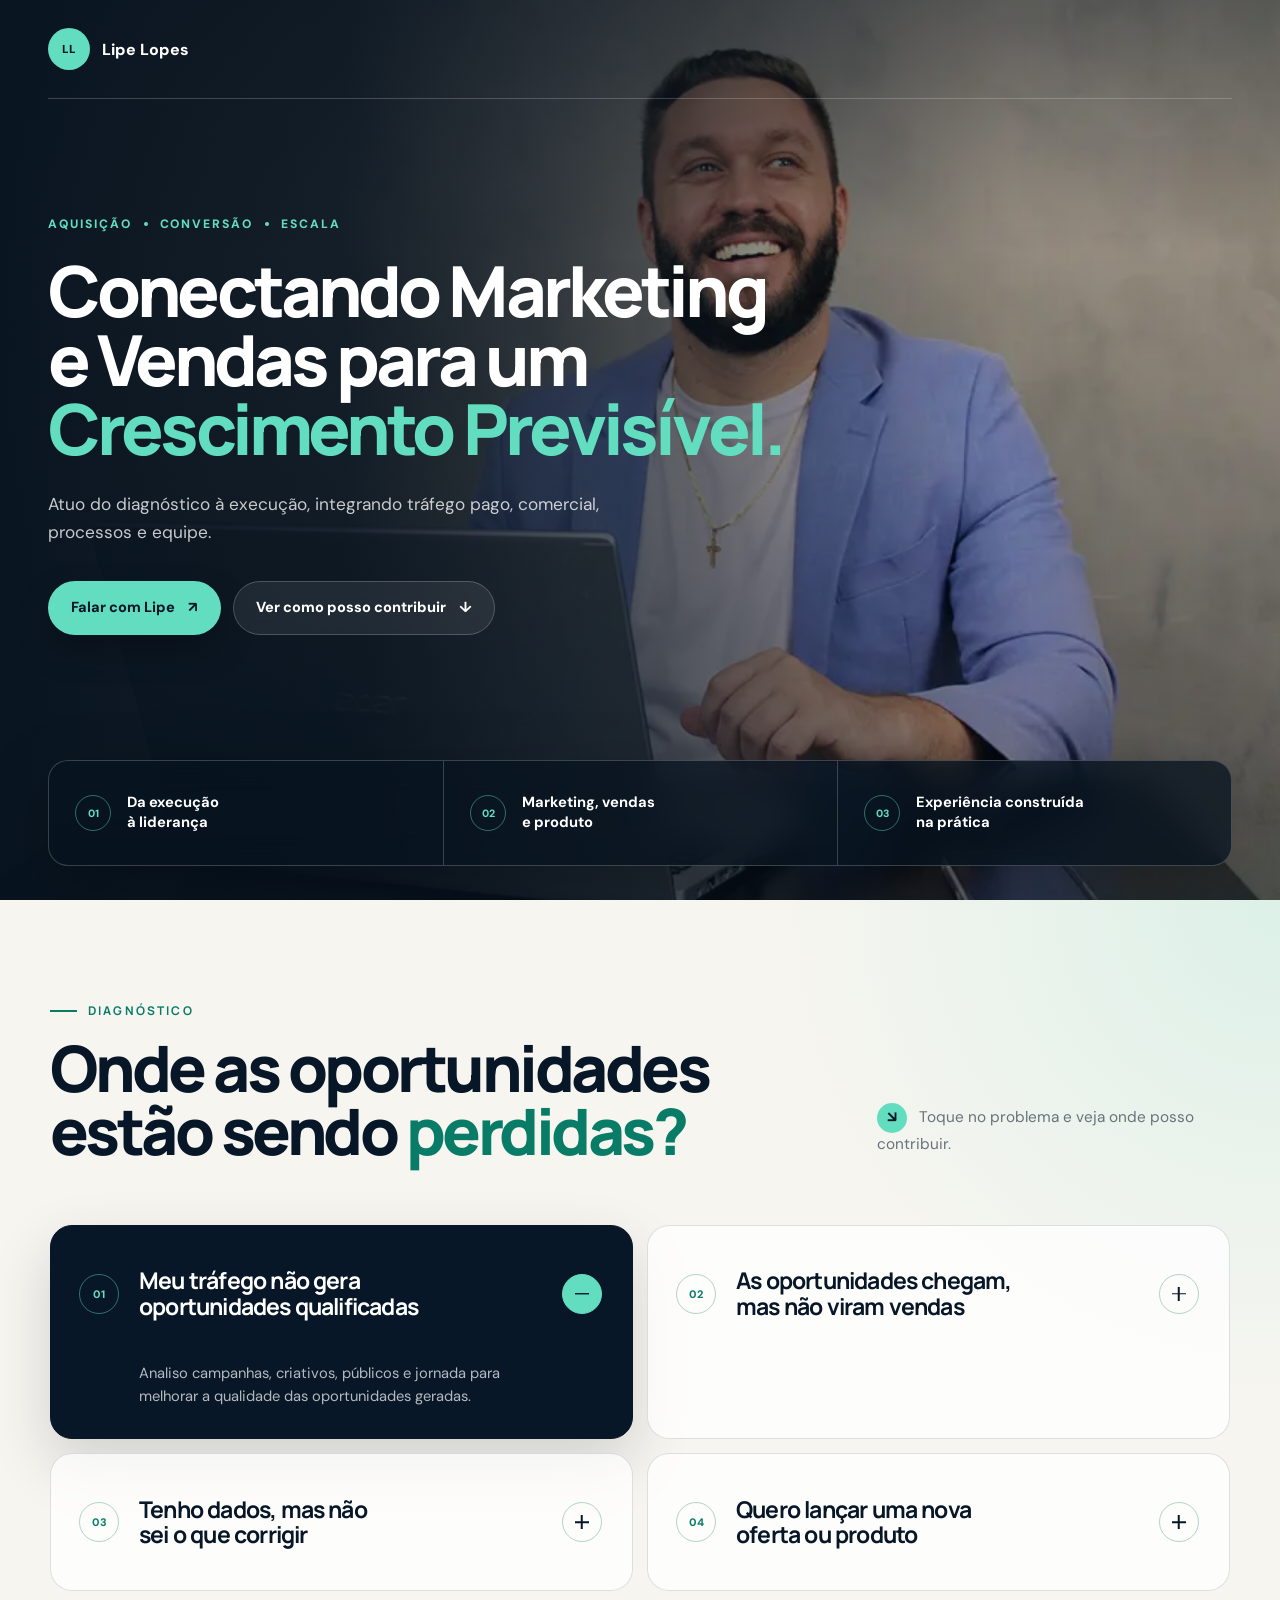
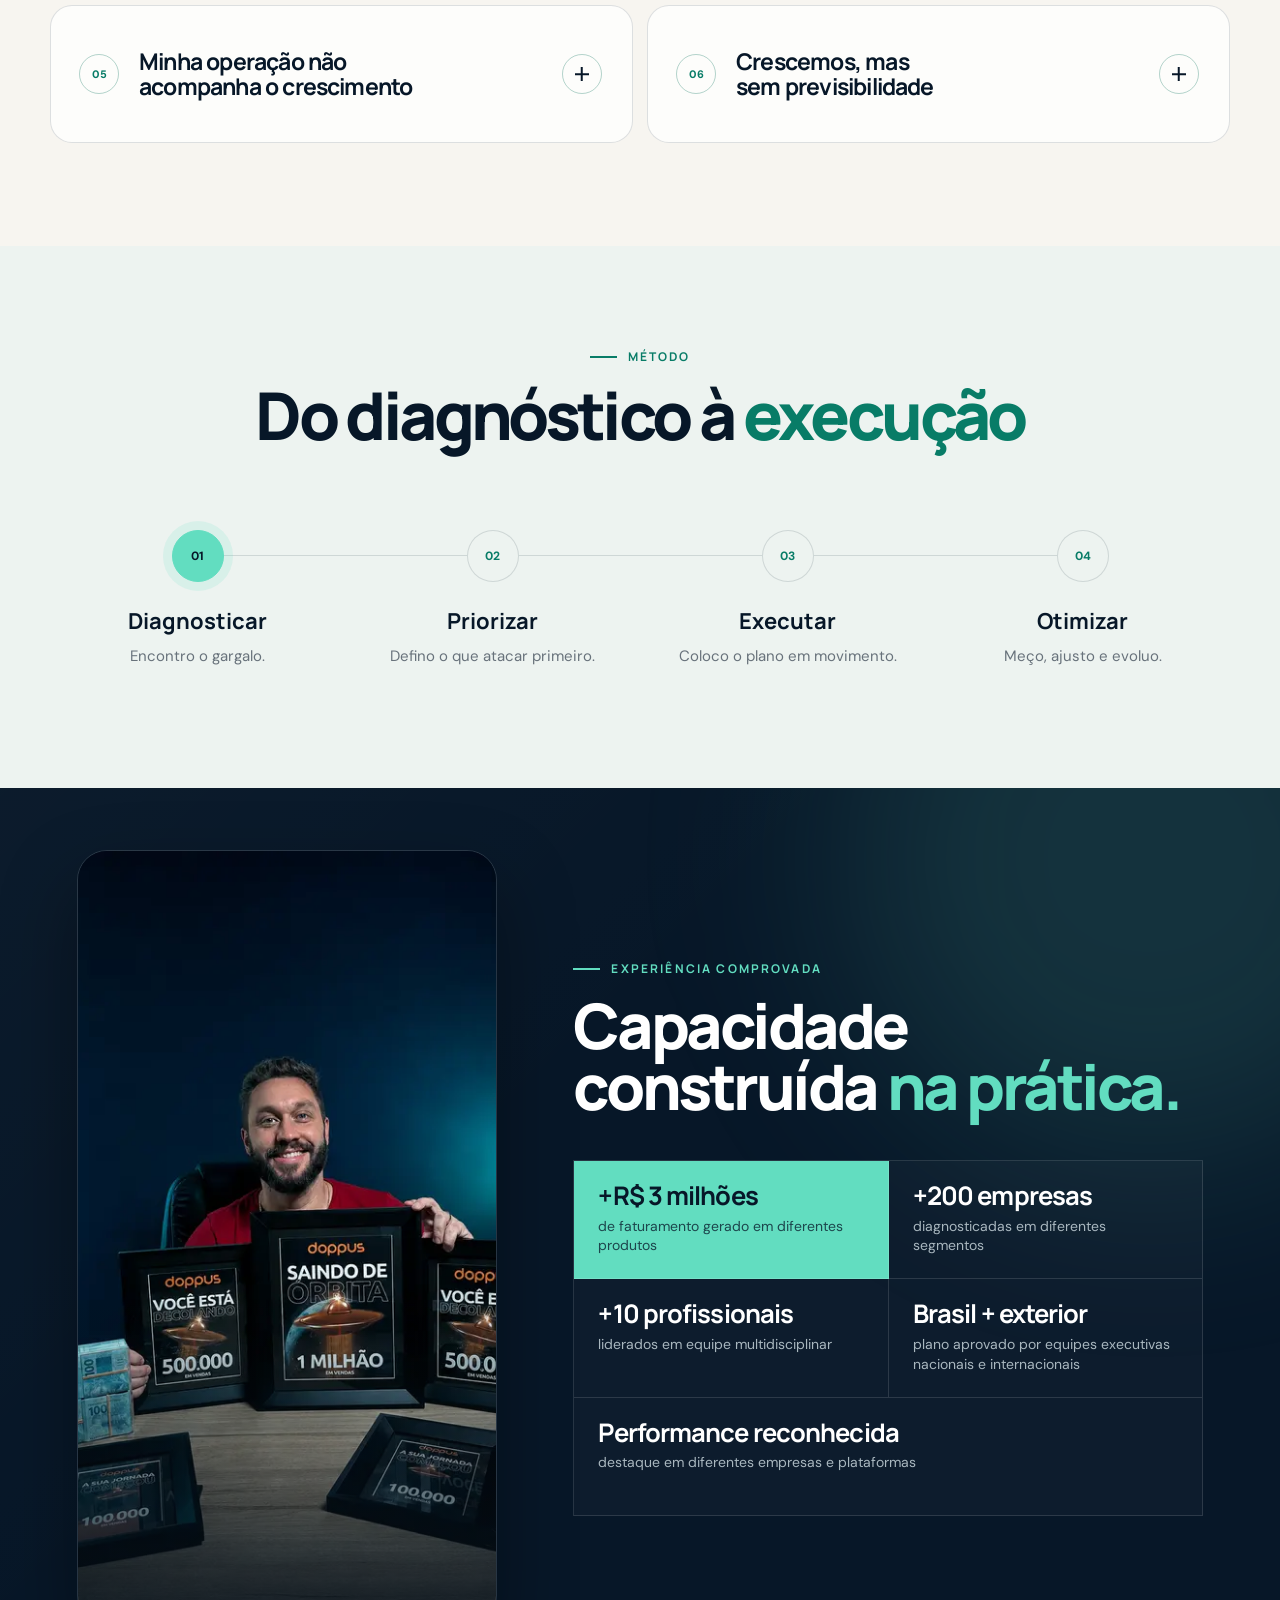
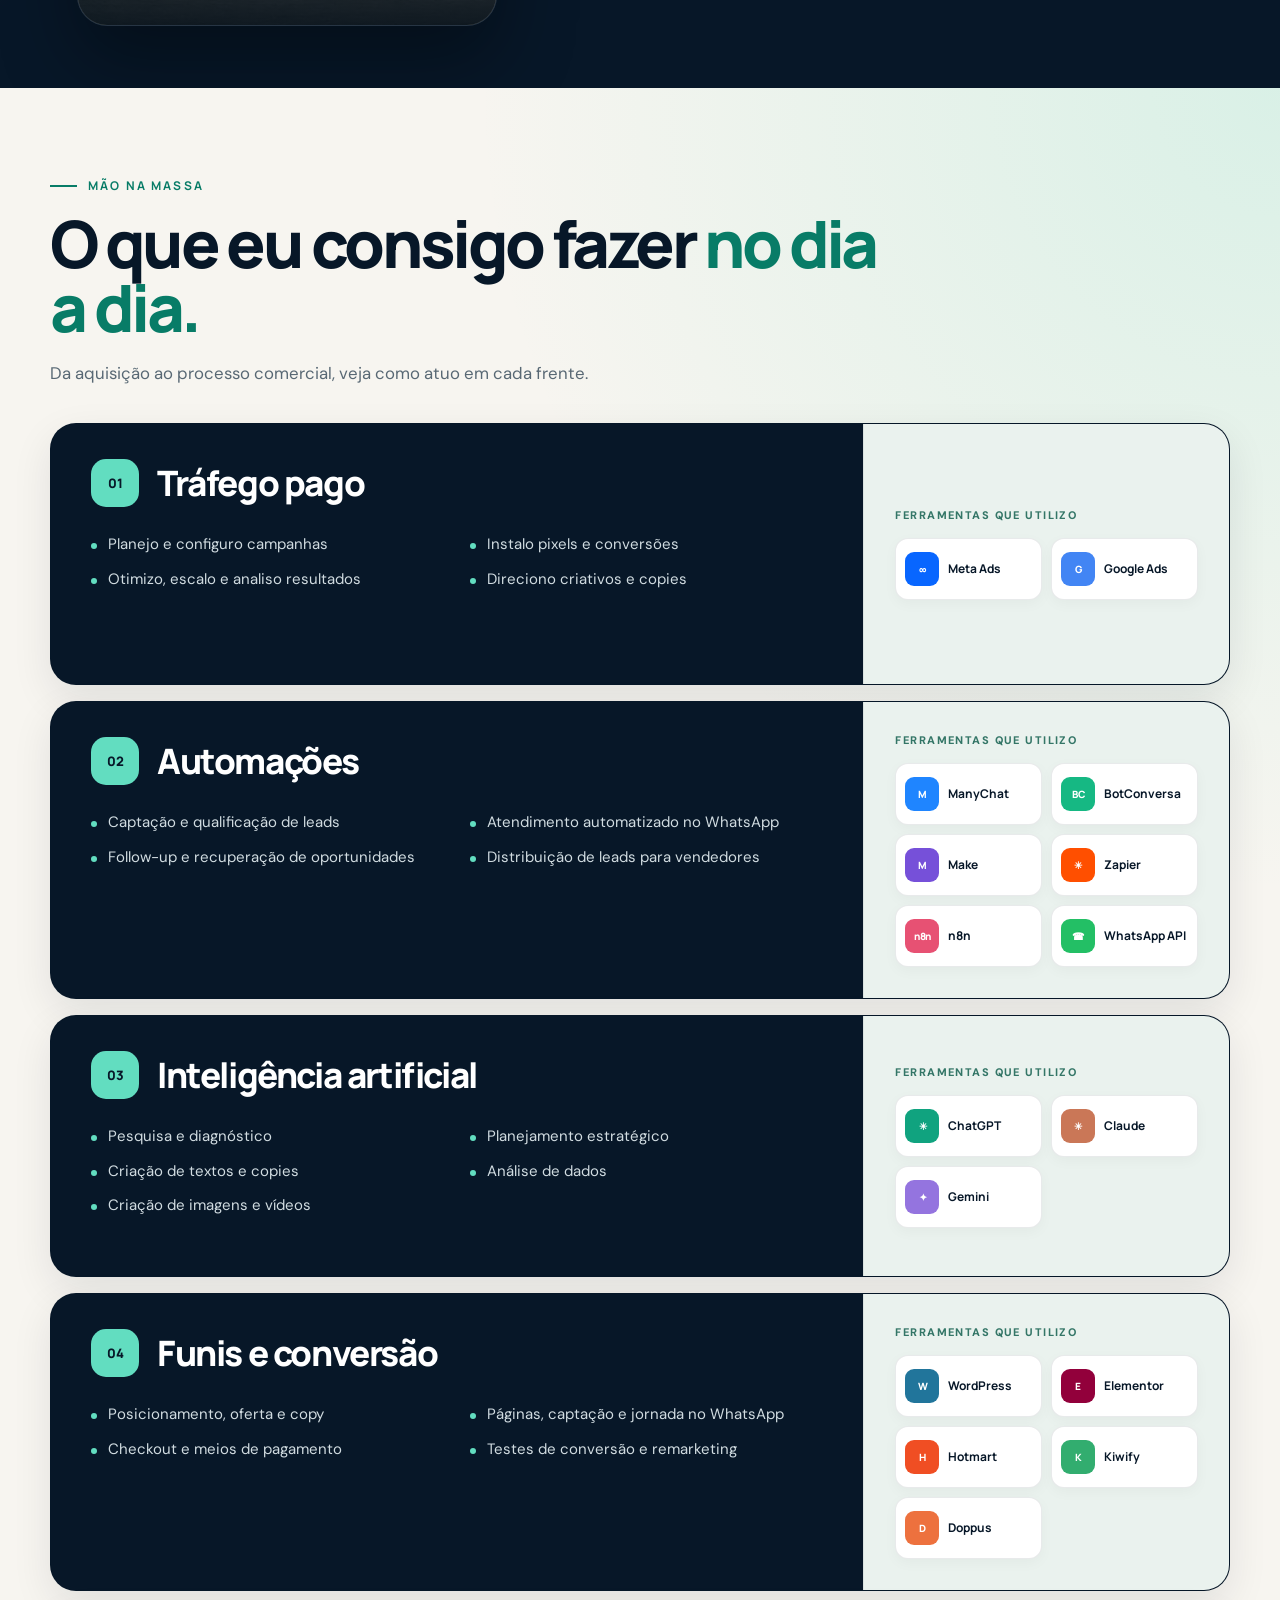
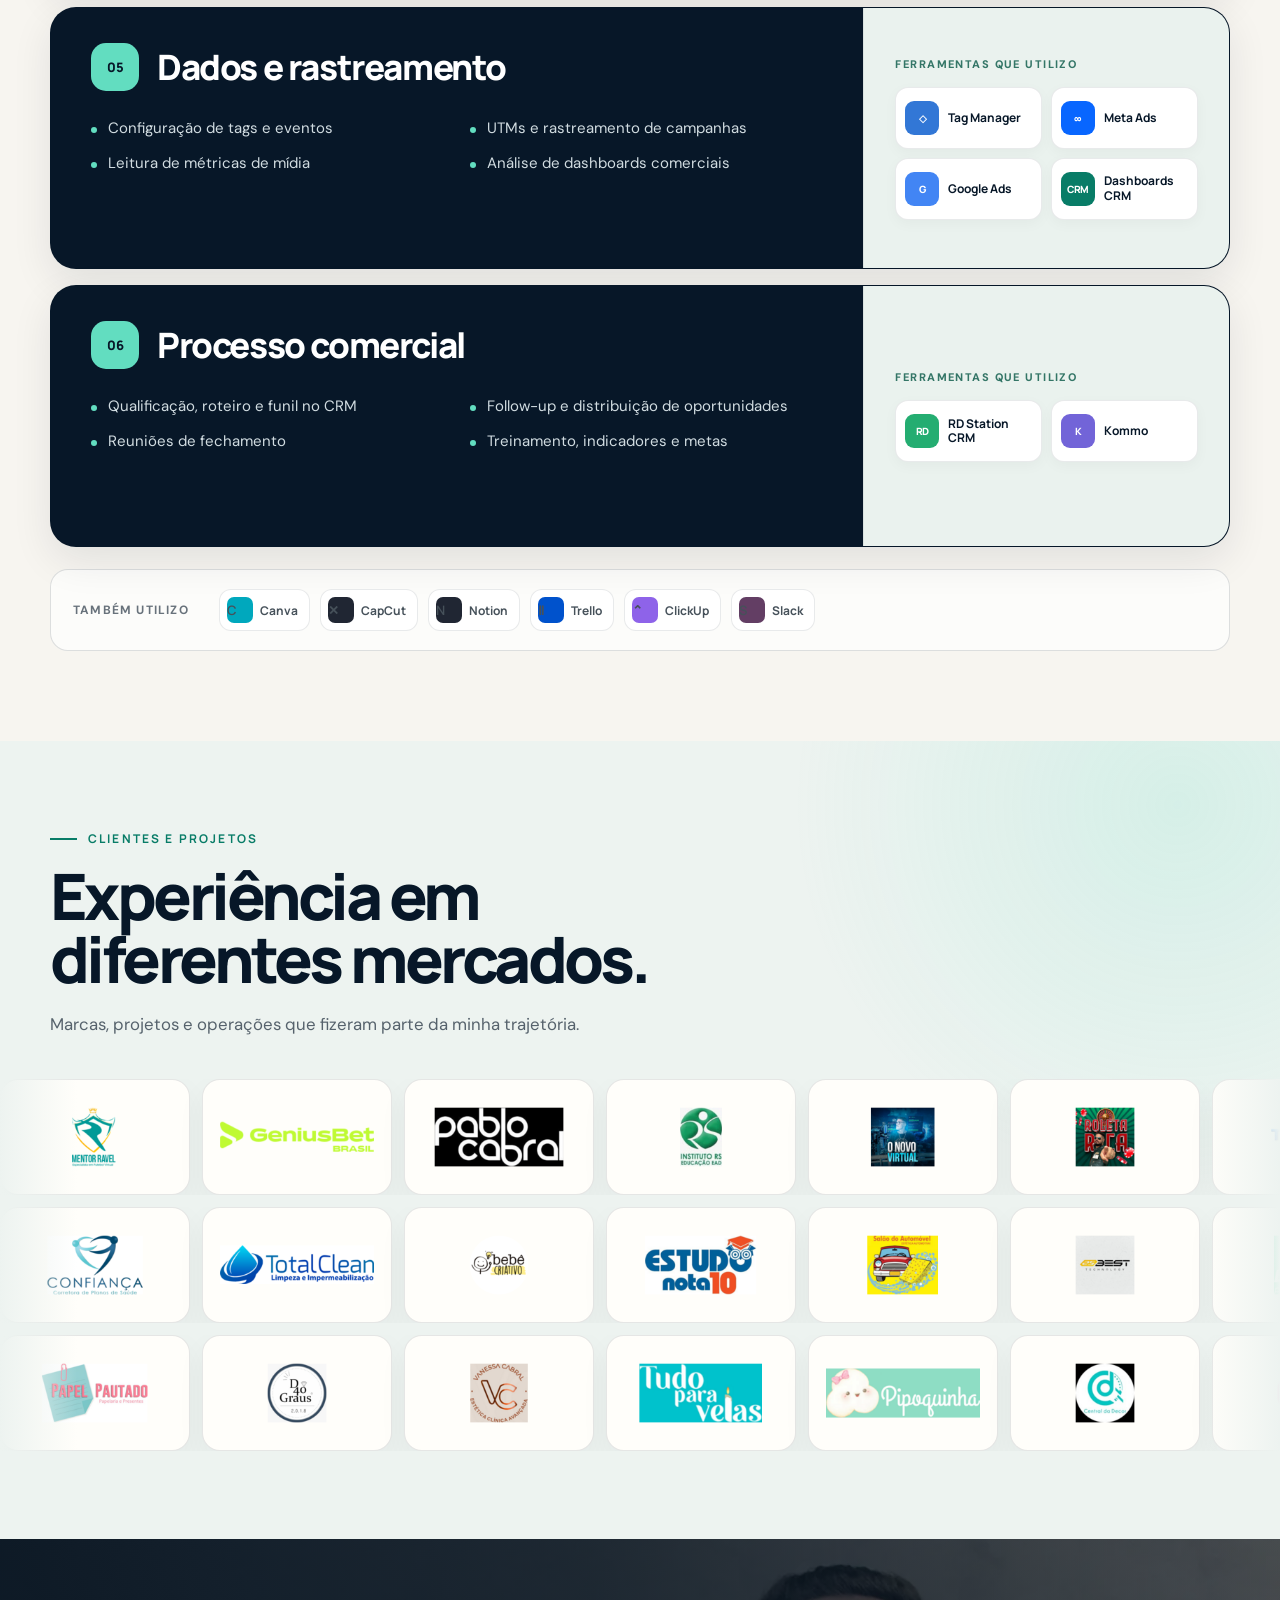
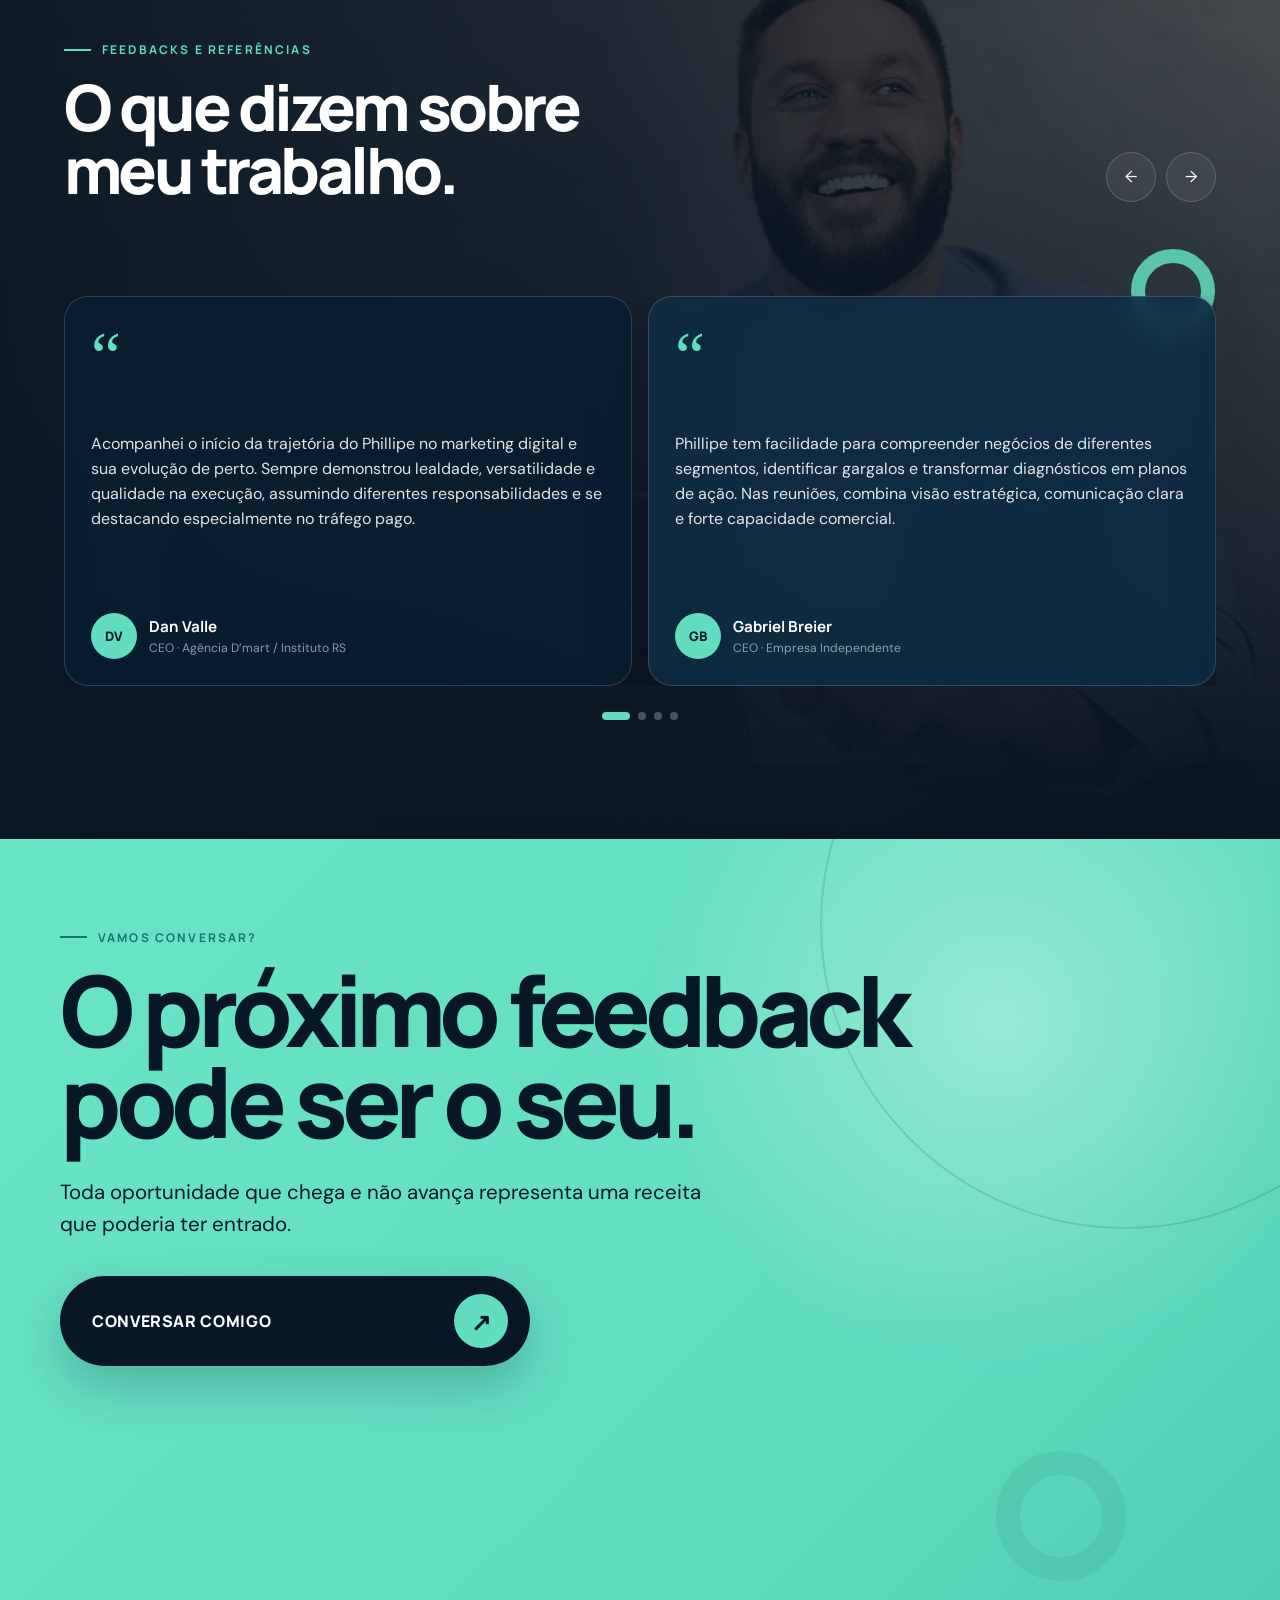
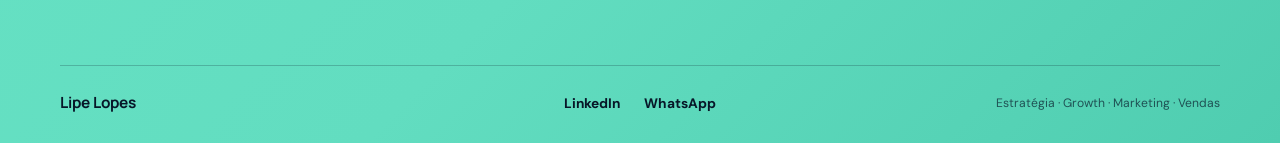
==== commit d4452593: "Publica site completo em crescimento-previsivel" ====
--- a/crescimento-previsivel/index.html
+++ b/crescimento-previsivel/index.html
@@ -1,1309 +1,104 @@
 <!doctype html>
 <html lang="pt-BR">
 <head>
-  <meta charset="utf-8" />
-  <meta name="viewport" content="width=device-width, initial-scale=1" />
-  <title>SPC — Da Projeção à Execução</title>
-  <link rel="preconnect" href="https://fonts.googleapis.com" />
-  <link rel="preconnect" href="https://fonts.gstatic.com" crossorigin />
-  <link href="https://fonts.googleapis.com/css2?family=DM+Sans:wght@400;500;600;700;800&family=Manrope:wght@700;800&display=swap" rel="stylesheet" />
-  <style>:root {
-  --navy: #071728;
-  --navy-2: #0d2236;
-  --mint: #62ddc0;
-  --green: #087c67;
-  --paper: #f7f5f0;
-  --soft: #edf3f0;
-  --white: #fffefa;
-  --muted: #68727b;
-  --line: rgba(7, 23, 40, 0.13);
-  --dark-line: rgba(255, 255, 255, 0.13);
-  --shadow: 0 24px 70px rgba(7, 23, 40, 0.1);
-  --container: 1216px;
-}
-
-* { box-sizing: border-box; }
-html { scroll-behavior: smooth; }
-body {
-  margin: 0;
-  overflow-x: hidden;
-  background: var(--paper);
-  color: var(--navy);
-  font-family: "DM Sans", ui-sans-serif, system-ui, sans-serif;
-  font-size: 16px;
-  line-height: 1.5;
-  -webkit-font-smoothing: antialiased;
-}
-
-a { color: inherit; }
-button, input { font: inherit; }
-button { color: inherit; }
-img, svg { display: block; max-width: 100%; }
-::selection { background: var(--mint); color: var(--navy); }
-
-.container { width: min(calc(100% - 48px), var(--container)); margin-inline: auto; }
-.section { padding: 108px 0; }
-.sr-only {
-  position: absolute; width: 1px; height: 1px; padding: 0; margin: -1px;
-  overflow: hidden; clip: rect(0, 0, 0, 0); white-space: nowrap; border: 0;
-}
-.skip-link {
-  position: fixed; z-index: 1000; top: 12px; left: 12px; transform: translateY(-150%);
-  padding: 10px 16px; border-radius: 8px; background: var(--navy); color: var(--white); font-weight: 800;
-}
-.skip-link:focus { transform: translateY(0); }
-
-.site-header {
-  position: absolute; inset: 0 0 auto; z-index: 100; padding: 22px 0;
-  transition: background .25s ease, padding .25s ease, border-color .25s ease;
-}
-.site-header::after {
-  content: ""; position: absolute; left: 50%; bottom: 0; width: min(calc(100% - 48px), var(--container));
-  height: 1px; transform: translateX(-50%); background: rgba(255,255,255,.18);
-}
-.site-header.scrolled { padding: 12px 0; background: rgba(7,23,40,.92); backdrop-filter: blur(14px); }
-.nav-wrap { display: flex; align-items: center; justify-content: space-between; gap: 28px; }
-.brand { display: inline-flex; align-items: center; gap: 12px; color: var(--white); text-decoration: none; min-width: 0; }
-.brand-mark {
-  display: grid; place-items: center; width: 43px; height: 43px; border-radius: 50%;
-  background: var(--mint); color: var(--navy); font-size: 11px; font-weight: 900; letter-spacing: .04em;
-}
-.brand-copy { display: flex; flex-direction: column; }
-.brand-copy strong { font-size: 15px; line-height: 1; font-weight: 800; }
-.brand-copy small { margin-top: 5px; color: rgba(255,255,255,.56); font-size: 10px; }
-.main-nav { display: flex; align-items: center; gap: 26px; }
-.main-nav a { color: rgba(255,255,255,.72); text-decoration: none; font-size: 13px; font-weight: 700; }
-.main-nav a:hover, .main-nav a:focus-visible { color: var(--white); }
-.main-nav .nav-cta { padding: 12px 18px; border-radius: 999px; background: var(--mint); color: var(--navy); }
-.menu-button { display: none; width: 43px; height: 43px; padding: 10px; border: 0; background: transparent; }
-.menu-button span:not(.sr-only) { display: block; height: 2px; margin: 6px 0; background: var(--white); transition: transform .2s ease; }
-
-.hero {
-  position: relative; isolation: isolate; min-height: 820px; overflow: hidden; padding: 142px 0 68px; color: var(--white);
-  background-color: var(--navy);
-}
-.hero-photo {
-  position: absolute; z-index: -3; top: 0; right: 0; width: min(68vw, 1040px); height: 100%;
-  object-fit: cover; object-position: center 26%; filter: saturate(.92) contrast(1.03);
-}
-.hero::after {
-  content: ""; position: absolute; z-index: -2; inset: 0;
-  background:
-    linear-gradient(90deg, rgba(7,23,40,.99) 0%, rgba(7,23,40,.96) 40%, rgba(7,23,40,.76) 61%, rgba(7,23,40,.22) 84%, rgba(7,23,40,.12) 100%),
-    linear-gradient(0deg, rgba(7,23,40,.3), rgba(7,23,40,.04));
-}
-.hero::before {
-  content: ""; position: absolute; z-index: -1; inset: auto 0 0; height: 32%;
-  background: linear-gradient(to top, rgba(7,23,40,.82), transparent);
-}
-.hero-layout { display: block; min-height: 620px; padding-top: 70px; }
-.hero-copy { max-width: 760px; }
-.eyebrow {
-  display: flex; align-items: center; gap: 10px; margin: 0 0 22px; color: var(--green);
-  font-size: 12px; font-weight: 800; letter-spacing: .16em; text-transform: uppercase;
-}
-.eyebrow span { width: 28px; height: 2px; background: var(--green); }
-.hero-eyebrow { color: var(--mint); }
-.hero-eyebrow b { font-weight: 700; opacity: .6; }
-.hero h1, .section-heading h2, .calculator-copy h2, .about-copy h2, .final-cta h2 {
-  margin: 0; font-family: Manrope, sans-serif; font-weight: 800; letter-spacing: -.055em; line-height: .98;
-}
-.hero h1 { max-width: 760px; font-size: clamp(58px, 6.3vw, 86px); }
-h1 em, h2 em { color: var(--mint); font-style: normal; }
-.hero-punch { margin: 10px 0 0; color: var(--white); font-family: Manrope, sans-serif; font-size: clamp(28px, 3.3vw, 46px); font-weight: 800; letter-spacing: -.04em; }
-.hero-punch .spc-initial { color: var(--mint); }
-.hero-text { max-width: 680px; margin: 26px 0 0; color: rgba(255,255,255,.7); font-size: 18px; line-height: 1.65; }
-.hero-text strong { color: var(--white); }
-.hero-actions { display: flex; align-items: center; gap: 14px; margin-top: 34px; flex-wrap: wrap; }
-.button {
-  display: inline-flex; align-items: center; justify-content: center; gap: 12px; min-height: 54px; padding: 0 24px;
-  border: 1px solid transparent; border-radius: 999px; text-decoration: none; font-size: 14px; font-weight: 800;
-  transition: transform .2s ease, box-shadow .2s ease, background .2s ease;
-}
-.button:hover { transform: translateY(-2px); }
-.button-primary { background: var(--mint); color: var(--navy); box-shadow: 0 14px 34px rgba(98,221,192,.15); }
-.button-primary:hover { box-shadow: 0 18px 40px rgba(98,221,192,.24); }
-.button-dark { background: var(--navy); color: var(--white); }
-.button-large { min-height: 60px; padding: 0 28px; font-size: 15px; }
-.text-link {
-  display: inline-flex; align-items: center; gap: 10px; min-height: 54px; padding: 0 22px; border: 1px solid rgba(255,255,255,.16);
-  border-radius: 999px; background: rgba(255,255,255,.08); color: var(--white); text-decoration: none; font-size: 14px; font-weight: 800;
-}
-.text-link-dark { min-height: auto; padding: 0 0 4px; border: 0; border-bottom: 1px solid rgba(7,23,40,.3); border-radius: 0; background: transparent; color: var(--navy); }
-.hero-note { display: flex; align-items: center; gap: 10px; margin-top: 24px; color: rgba(255,255,255,.52); font-size: 13px; }
-.status-dot { width: 8px; height: 8px; border-radius: 50%; background: var(--mint); box-shadow: 0 0 0 5px rgba(98,221,192,.1); }
-.section-heading { max-width: 970px; }
-.section-heading h2, .calculator-copy h2, .about-copy h2, .final-cta h2 { font-size: clamp(46px, 5.5vw, 76px); color: var(--navy); }
-.section-heading h2 em { color: var(--green); }
-.section-heading > p:last-child { max-width: 690px; margin: 24px 0 0; color: var(--muted); font-size: 17px; line-height: 1.7; }
-.heading-light h2 { color: var(--navy); }
-.heading-light h2 em { color: var(--green); }
-.heading-light > p:last-child { color: var(--muted); }
-
-.problem { background: radial-gradient(circle at 92% 0%, rgba(98,221,192,.16), transparent 28%), var(--paper); }
-.problem-grid { display: grid; grid-template-columns: repeat(2, 1fr); gap: 14px; margin-top: 58px; }
-.problem-card {
-  position: relative; min-height: 188px; padding: 38px 76px 30px 86px; border: 1px solid var(--line); border-radius: 22px;
-  background: rgba(255,255,255,.72); transition: transform .2s ease, box-shadow .2s ease;
-}
-.problem-card:hover { transform: translateY(-3px); box-shadow: var(--shadow); }
-.problem-card:first-child { background: var(--navy); color: var(--white); }
-.card-number {
-  position: absolute; left: 28px; top: 38px; display: grid; place-items: center; width: 40px; height: 40px;
-  border: 1px solid rgba(8,124,103,.28); border-radius: 50%; color: var(--green); font-size: 11px; font-weight: 800;
-}
-.problem-card:first-child .card-number { border-color: rgba(98,221,192,.35); color: var(--mint); }
-.problem-card h3 { margin: 0 0 16px; font-family: Manrope, sans-serif; font-size: 24px; line-height: 1.14; letter-spacing: -.035em; }
-.problem-card p { max-width: 560px; margin: 0; color: var(--muted); font-size: 15px; line-height: 1.65; }
-.problem-card:first-child p { color: rgba(255,255,255,.64); }
-.statement { display: grid; grid-template-columns: 220px 1fr; gap: 40px; margin-top: 66px; padding-top: 34px; border-top: 1px solid var(--line); }
-.statement-label { color: var(--green); font-size: 12px; font-weight: 900; letter-spacing: .13em; text-transform: uppercase; }
-.statement p { max-width: 900px; margin: 0; font-family: Manrope, sans-serif; font-size: clamp(25px, 3.2vw, 43px); line-height: 1.18; letter-spacing: -.04em; }
-
-.system-section { overflow: hidden; background: var(--paper); color: var(--navy); }
-.system-intro { display: grid; grid-template-columns: 150px 1fr .55fr; gap: 28px; align-items: end; padding-top: 112px; padding-bottom: 70px; }
-.system-index { align-self: start; padding-top: 7px; color: var(--green); font-size: 12px; font-weight: 800; letter-spacing: .12em; }
-.system-title .eyebrow { margin-bottom: 18px; }
-.system-title h2 { max-width: 750px; margin: 0; color: var(--navy); font-family: Manrope, sans-serif; font-size: clamp(48px, 6.1vw, 78px); font-weight: 800; line-height: .98; letter-spacing: -.06em; }
-.system-title h2 em { color: var(--green); }
-.system-summary { margin: 0; padding-bottom: 5px; color: var(--muted); font-size: 16px; line-height: 1.65; }
-.system-signature { display: flex; align-items: center; gap: 20px; padding-top: 17px; padding-bottom: 17px; border-top: 1px solid var(--line); border-bottom: 1px solid var(--line); }
-.system-signature > div { display: flex; align-items: center; gap: 13px; color: var(--green); font-size: 11px; font-weight: 800; letter-spacing: .12em; text-transform: uppercase; }
-.system-signature i { width: 4px; height: 4px; border-radius: 50%; background: var(--mint); }
-.system-signature strong { margin-left: auto; font-size: 13px; }
-.system-journey { position: relative; }
-.system-journey::before { content: ""; position: absolute; z-index: 2; top: 0; bottom: 0; left: max(24px, calc((100vw - min(calc(100vw - 48px), var(--container))) / 2 + 75px)); width: 1px; background: var(--green); }
-.journey-stage { position: relative; border-top: 1px solid var(--line); }
-.journey-stage:nth-child(even) { background: var(--soft); }
-.journey-layout { display: grid; grid-template-columns: 150px .8fr 1.2fr; gap: 28px; align-items: center; min-height: 630px; padding-top: 78px; padding-bottom: 78px; }
-.journey-spine { position: relative; z-index: 3; align-self: stretch; display: flex; flex-direction: column; align-items: center; gap: 18px; }
-.journey-spine span { display: grid; place-items: center; width: 54px; height: 54px; border: 1px solid var(--green); border-radius: 50%; background: var(--paper); color: var(--green); font-size: 12px; font-weight: 800; }
-.journey-stage:nth-child(even) .journey-spine span { background: var(--soft); }
-.journey-spine small { color: var(--green); font-size: 11px; font-weight: 800; letter-spacing: .14em; text-transform: uppercase; writing-mode: vertical-rl; }
-.journey-copy { align-self: center; }
-.journey-kicker { color: var(--green); font-size: 11px; font-weight: 800; letter-spacing: .14em; text-transform: uppercase; }
-.journey-copy h3 { max-width: 440px; margin: 18px 0 42px; font-family: Manrope, sans-serif; font-size: clamp(34px, 4vw, 52px); line-height: 1.04; letter-spacing: -.052em; }
-.journey-copy h3 em { color: var(--green); font-style: normal; }
-.journey-transformation { display: grid; grid-template-columns: 1fr auto 1fr; gap: 16px; align-items: center; max-width: 440px; padding-top: 22px; border-top: 1px solid var(--line); }
-.journey-transformation small { color: var(--green); font-size: 11px; font-weight: 800; letter-spacing: .11em; text-transform: uppercase; }
-.journey-transformation p { margin: 7px 0 0; color: var(--muted); font-size: 13px; line-height: 1.5; }
-.journey-transformation > b { color: var(--mint); font-size: 24px; }
-.journey-visual { position: relative; align-self: center; min-width: 0; }
-.acquisition-visual { min-height: 430px; }
-.creative-sheet { position: absolute; inset: 24px 110px 54px 12px; display: flex; flex-direction: column; justify-content: flex-end; padding: 34px; background: linear-gradient(145deg, var(--navy-2), var(--navy)); color: var(--white); box-shadow: 0 28px 70px rgba(7,23,40,.2); transform: rotate(-2deg); }
-.creative-sheet > span { margin-bottom: auto; color: var(--mint); font-size: 11px; font-weight: 800; letter-spacing: .13em; text-transform: uppercase; }
-.creative-sheet strong { max-width: 360px; font-family: Manrope, sans-serif; font-size: 31px; line-height: 1.08; letter-spacing: -.04em; }
-.creative-sheet small { width: max-content; margin-top: 26px; padding-bottom: 7px; border-bottom: 1px solid var(--mint); color: var(--mint); font-size: 11px; font-weight: 800; letter-spacing: .09em; text-transform: uppercase; }
-.media-note { position: absolute; width: 150px; padding: 18px; background: var(--white); box-shadow: 0 18px 44px rgba(7,23,40,.14); }
-.media-note span { display: block; color: var(--muted); font-size: 11px; }
-.media-note strong { display: block; margin: 10px 0 3px; font-family: Manrope, sans-serif; font-size: 28px; letter-spacing: -.04em; }
-.media-note small { color: var(--green); font-size: 11px; }
-.media-note-one { top: 0; right: 6px; }
-.media-note-two { right: 35px; bottom: 18px; }
-.visual-caption { position: absolute; bottom: 0; left: 2px; color: var(--green); font-size: 11px; font-weight: 800; letter-spacing: .13em; text-transform: uppercase; }
-.page-visual { min-height: 430px; }
-.browser-frame { position: absolute; inset: 16px 0 48px 14px; overflow: hidden; background: var(--white); box-shadow: 0 28px 70px rgba(7,23,40,.14); transform: rotate(1deg); }
-.browser-top { display: flex; align-items: center; gap: 6px; padding: 13px 16px; border-bottom: 1px solid var(--line); background: var(--paper); }
-.browser-top i { width: 7px; height: 7px; border-radius: 50%; background: rgba(7,23,40,.14); }
-.browser-top span { margin-left: 13px; color: var(--muted); font-size: 11px; }
-.landing-preview { display: grid; grid-template-columns: 84px 1fr; min-height: 320px; }
-.landing-preview aside { display: flex; flex-direction: column; gap: 18px; padding: 24px 18px; background: var(--navy); color: var(--white); }
-.landing-preview aside > span { margin-bottom: auto; color: var(--mint); font-size: 10px; font-weight: 800; text-transform: uppercase; }
-.landing-preview aside b { color: rgba(255,255,255,.35); font-size: 12px; }
-.landing-preview > div { display: flex; flex-direction: column; justify-content: center; padding: 42px; }
-.landing-preview div > small { color: var(--green); font-size: 11px; font-weight: 800; letter-spacing: .1em; text-transform: uppercase; }
-.landing-preview div > strong { max-width: 430px; margin: 12px 0; font-family: Manrope, sans-serif; font-size: 28px; line-height: 1.08; letter-spacing: -.04em; }
-.landing-preview div > p { max-width: 380px; margin: 0; color: var(--muted); font-size: 12px; line-height: 1.55; }
-.preview-cta { width: max-content; margin-top: 24px; padding: 11px 16px; background: var(--mint); font-size: 10px; font-weight: 800; letter-spacing: .08em; text-transform: uppercase; }
-.page-annotation { position: absolute; right: 10px; bottom: 0; display: grid; grid-template-columns: auto auto; gap: 5px 9px; padding: 16px 20px; background: var(--navy); color: var(--white); box-shadow: 0 14px 35px rgba(7,23,40,.15); }
-.page-annotation span { color: var(--mint); font-size: 11px; }
-.page-annotation p { margin: 0; font-size: 11px; }
-.journey-qualification { background: var(--navy) !important; color: var(--white); border-color: var(--dark-line); }
-.journey-qualification .journey-spine span { border-color: var(--mint); background: var(--navy); color: var(--mint); }
-.journey-qualification .journey-spine small, .journey-qualification .journey-kicker, .journey-qualification .journey-transformation small { color: var(--mint); }
-.journey-qualification .journey-copy h3 em { color: var(--mint); }
-.journey-qualification .journey-transformation { border-color: var(--dark-line); }
-.journey-qualification .journey-transformation p { color: rgba(255,255,255,.6); }
-.chat-visual { display: grid; grid-template-columns: .82fr 1.18fr; gap: 22px; align-items: center; min-height: 430px; }
-.phone-shell { padding: 20px; border: 7px solid var(--white); border-radius: 30px; background: var(--white); color: var(--navy); box-shadow: 0 28px 70px rgba(0,0,0,.28); transform: rotate(-3deg); }
-.phone-head { display: grid; grid-template-columns: auto 1fr auto; gap: 8px; align-items: center; padding-bottom: 15px; border-bottom: 1px solid var(--line); }
-.phone-head i { width: 28px; height: 28px; border-radius: 50%; background: var(--mint); }
-.phone-head strong { font-size: 12px; }
-.phone-head span { color: var(--green); font-size: 11px; }
-.phone-shell > p { max-width: 84%; margin: 12px 0 0; padding: 9px 11px; background: var(--soft); font-size: 11px; line-height: 1.4; }
-.phone-shell .message-user { margin-left: auto; background: rgba(98,221,192,.36); }
-.phone-shell > small { display: block; margin-top: 12px; color: var(--muted); font-size: 11px; }
-.lead-dossier { padding: 30px; border-top: 4px solid var(--mint); background: var(--white); color: var(--navy); box-shadow: 0 28px 70px rgba(0,0,0,.24); transform: translateY(18px) rotate(1.5deg); }
-.lead-dossier > span { color: var(--green); font-size: 11px; font-weight: 800; letter-spacing: .12em; text-transform: uppercase; }
-.lead-dossier > strong { display: block; margin: 8px 0 22px; font-family: Manrope, sans-serif; font-size: 24px; }
-.lead-dossier dl { margin: 0; }
-.lead-dossier dl > div { display: grid; grid-template-columns: .75fr 1.25fr; gap: 10px; padding: 10px 0; border-top: 1px solid var(--line); font-size: 11px; }
-.lead-dossier dt { color: var(--muted); }
-.lead-dossier dd { margin: 0; }
-.lead-dossier .qualified { color: var(--green); font-weight: 800; text-transform: uppercase; }
-.lead-dossier > small { display: block; margin-top: 22px; color: var(--green); font-size: 10px; font-weight: 800; letter-spacing: .08em; text-transform: uppercase; }
-.crm-visual { min-height: 450px; }
-.crm-window { position: absolute; inset: 0 0 42px; overflow: hidden; background: var(--white); box-shadow: 0 28px 70px rgba(7,23,40,.14); }
-.crm-nav { display: flex; align-items: center; gap: 22px; padding: 15px 18px; background: var(--navy); color: rgba(255,255,255,.58); font-size: 11px; }
-.crm-nav > strong { margin-right: 10px; color: var(--mint); font-family: Manrope, sans-serif; font-size: 16px; }
-.crm-nav > b { margin-left: auto; color: var(--white); }
-.pipeline-head { display: flex; justify-content: space-between; align-items: end; gap: 18px; padding: 22px 24px; border-bottom: 1px solid var(--line); }
-.pipeline-head small { display: block; color: var(--green); font-size: 10px; font-weight: 800; letter-spacing: .1em; text-transform: uppercase; }
-.pipeline-head strong { display: block; margin-top: 4px; font-size: 17px; }
-.pipeline-head > span { padding-bottom: 5px; border-bottom: 1px solid var(--green); color: var(--green); font-size: 11px; }
-.pipeline-grid { display: grid; grid-template-columns: repeat(3,1fr); gap: 8px; padding: 12px; background: var(--soft); }
-.pipeline-grid section { padding: 10px; }
-.pipeline-grid section > b { display: block; margin-bottom: 8px; color: var(--green); font-size: 10px; text-transform: uppercase; }
-.pipeline-grid article { margin-top: 7px; padding: 11px; border-left: 3px solid var(--mint); background: var(--white); box-shadow: 0 8px 18px rgba(7,23,40,.05); }
-.pipeline-grid article strong { display: block; font-size: 11px; }
-.pipeline-grid article span, .pipeline-grid article small { display: block; margin-top: 4px; color: var(--muted); font-size: 9px; }
-.pipeline-grid article small { color: var(--green); }
-.crm-legend { position: absolute; right: 0; bottom: 0; display: flex; gap: 17px; padding: 15px 18px; background: var(--mint); font-size: 10px; }
-.crm-legend span { display: flex; align-items: center; gap: 6px; }
-.crm-legend i { width: 5px; height: 5px; border-radius: 50%; background: var(--navy); }
-.data-visual { display: grid; grid-template-columns: .7fr 1.3fr; gap: 1px; overflow: hidden; background: var(--line); box-shadow: 0 28px 70px rgba(7,23,40,.14); }
-.metric-hero { grid-row: span 2; display: flex; flex-direction: column; justify-content: center; padding: 34px; background: var(--navy); color: var(--white); }
-.metric-hero small { color: var(--mint); font-size: 11px; font-weight: 800; letter-spacing: .11em; text-transform: uppercase; }
-.metric-hero strong { margin: 10px 0 4px; font-family: Manrope, sans-serif; font-size: 54px; letter-spacing: -.055em; }
-.metric-hero span { color: rgba(255,255,255,.58); font-size: 11px; }
-.metric-line { display: grid; grid-template-columns: repeat(4,1fr); gap: 1px; background: var(--line); }
-.metric-line > div { padding: 16px; background: var(--white); }
-.metric-line small { display: block; color: var(--muted); font-size: 9px; text-transform: uppercase; }
-.metric-line strong { display: block; margin-top: 6px; font-size: 16px; }
-.growth-chart { display: flex; align-items: end; gap: 17px; min-height: 250px; padding: 28px 34px 20px; background: var(--white); }
-.growth-chart > span { display: flex; flex: 1; flex-direction: column; justify-content: end; gap: 7px; height: 190px; text-align: center; }
-.growth-chart i { display: block; background: var(--mint); }
-.growth-chart span:last-child i { background: var(--green); }
-.growth-chart small { color: var(--muted); font-size: 10px; }
-.system-cycle { background: var(--navy); color: var(--white); }
-.cycle-layout { display: grid; grid-template-columns: 150px 1fr .65fr; gap: 28px; align-items: center; padding-top: 66px; padding-bottom: 72px; }
-.cycle-label { display: flex; align-items: center; gap: 9px; justify-content: center; }
-.cycle-label span { display: grid; place-items: center; width: 42px; height: 42px; border: 1px solid var(--mint); border-radius: 50%; color: var(--mint); font-size: 11px; }
-.cycle-label i { color: var(--mint); font-style: normal; }
-.cycle-layout small { color: var(--mint); font-size: 11px; font-weight: 800; letter-spacing: .12em; text-transform: uppercase; }
-.cycle-layout h3 { margin: 8px 0 7px; font-family: Manrope, sans-serif; font-size: 38px; letter-spacing: -.045em; }
-.cycle-layout p { margin: 0; color: rgba(255,255,255,.66); font-size: 13px; line-height: 1.55; }
-.cycle-layout > strong { padding-left: 28px; border-left: 1px solid rgba(255,255,255,.2); font-family: Manrope, sans-serif; font-size: 20px; line-height: 1.35; }
-
-.calculator { background: var(--soft); color: var(--navy); }
-.calculator-shell { display: grid; grid-template-columns: .78fr 1.22fr; gap: 68px; align-items: center; }
-.calculator-copy h2 { color: var(--navy); font-size: clamp(42px, 4.7vw, 66px); }
-.calculator-copy > p:not(.eyebrow):not(.calculator-disclaimer) { margin: 24px 0 0; color: var(--muted); font-size: 16px; line-height: 1.7; }
-.calculator-copy .calculator-instruction { max-width: 560px; color: var(--navy); font-size: 18px; font-weight: 700; }
-.calculator-disclaimer { grid-column: 1 / -1; max-width: 980px; margin: 0 auto; color: rgba(7,23,40,.45); font-size: 12px; line-height: 1.6; text-align: center; }
-.calculator-panel { position: relative; z-index: 1; padding: 32px; border: 1px solid rgba(7,23,40,.11); border-radius: 24px; background: var(--white); box-shadow: 0 10px 0 rgba(7,23,40,.07), 0 22px 45px rgba(7,23,40,.12); }
-.calculator-panel::after { content: ""; position: absolute; z-index: -1; inset: 13px -7px -13px 7px; border-radius: 24px; background: linear-gradient(140deg, #d9ebe5, #bedbd3); }
-.field-grid { display: grid; grid-template-columns: repeat(2, 1fr); gap: 18px; }
-.field-wide { grid-column: 1 / -1; }
-.field-grid label > span { display: block; margin-bottom: 9px; color: var(--muted); font-size: 13px; font-weight: 700; }
-.field-grid input { width: 100%; height: 52px; padding: 0 14px; border: 1px solid var(--line); border-radius: 12px; outline: none; background: var(--paper); color: var(--navy); font-weight: 800; transition: transform .2s ease, box-shadow .2s ease, border-color .2s ease; }
-.field-grid input::placeholder { color: rgba(7,23,40,.36); font-size: 14px; font-weight: 650; letter-spacing: 0; }
-.field-grid input:focus { border-color: var(--green); box-shadow: 0 7px 0 rgba(8,124,103,.12), 0 0 0 3px rgba(98,221,192,.18); transform: translateY(-2px); }
-.result-card { position: relative; overflow: hidden; margin-top: 22px; padding: 28px; border: 1px solid rgba(8,124,103,.24); border-radius: 18px; background: linear-gradient(135deg, #71e2cb 0%, #58d5bd 60%, #4dc8b1 100%); color: var(--navy); box-shadow: 0 11px 0 #37ac99, 0 23px 34px rgba(8,124,103,.2); }
-.result-card::before { content: ""; position: absolute; width: 280px; height: 130px; top: -82px; left: -48px; border-radius: 50%; background: rgba(255,255,255,.25); filter: blur(12px); transform: rotate(-10deg); }
-.result-card > span, .result-card > strong, .result-card .result-metrics { position: relative; z-index: 1; }
-.result-card > span { display: block; font-size: 11px; font-weight: 850; text-transform: uppercase; letter-spacing: .1em; }
-.result-card > strong { display: block; margin: 8px 0 24px; font-family: Manrope, sans-serif; font-size: clamp(38px, 5vw, 62px); line-height: 1; letter-spacing: -.055em; text-shadow: 0 2px 0 rgba(255,255,255,.18); }
-.result-metrics { display: grid; grid-template-columns: repeat(3, 1fr); border-top: 1px solid rgba(7,23,40,.16); }
-.result-metrics > div { padding: 18px 16px 0; }
-.result-metrics > div:first-child { padding-left: 0; }
-.result-metrics > div + div { border-left: 1px solid rgba(7,23,40,.16); }
-.result-metrics small { display: block; min-height: 32px; color: rgba(7,23,40,.6); font-size: 11px; font-weight: 700; line-height: 1.35; }
-.result-metrics b { display: block; margin-top: 7px; color: var(--navy); font-family: Manrope, sans-serif; font-size: 18px; letter-spacing: -.03em; }
-
-/* Jornada SPC — processo editorial vertical */
-.legacy-system { display: none !important; }
-.process-section { overflow: hidden; background: var(--paper); color: var(--navy); }
-.process-heading {
-  display: grid; grid-template-columns: 100px minmax(0, 1fr) 330px; gap: 42px; align-items: end;
-  padding-top: 126px; padding-bottom: 86px;
-}
-.process-heading-index {
-  color: var(--green); font-family: Manrope, sans-serif; font-size: 12px; font-weight: 800; letter-spacing: .15em;
-  writing-mode: vertical-rl; transform: rotate(180deg);
-}
-.process-heading .eyebrow { margin-bottom: 24px; color: var(--green); }
-.process-heading h2 {
-  max-width: 800px; margin: 0; font-family: Manrope, sans-serif; font-size: clamp(52px, 6.1vw, 84px);
-  font-weight: 800; letter-spacing: -.06em; line-height: .96;
-}
-.process-heading h2 em { color: var(--green); font-style: normal; }
-.process-heading > p {
-  margin: 0 0 8px; padding-left: 28px; border-left: 1px solid var(--line); color: var(--muted);
-  font-size: 17px; line-height: 1.7;
-}
-.process-flow { position: relative; }
-.process-flow::before {
-  content: ""; position: absolute; z-index: 0; top: 0; bottom: 0; left: max(24px, calc((100vw - min(calc(100vw - 48px), var(--container))) / 2 + 49px));
-  width: 1px; background: linear-gradient(var(--mint), rgba(8,124,103,.22) 88%, transparent);
-}
-.process-step { position: relative; border-top: 1px solid var(--line); }
-.process-step:nth-child(even) { background: var(--soft); }
-.process-layout {
-  position: relative; z-index: 1; display: grid; grid-template-columns: 100px minmax(280px, .82fr) minmax(420px, 1.18fr);
-  gap: 42px; align-items: center; min-height: 720px; padding-top: 88px; padding-bottom: 88px;
-}
-.process-marker { align-self: stretch; display: flex; justify-content: center; padding-top: 3px; }
-.process-marker span {
-  display: grid; place-items: center; width: 58px; height: 58px; border: 1px solid var(--green); border-radius: 50%;
-  background: var(--paper); color: var(--green); font-family: Manrope, sans-serif; font-size: 13px; font-weight: 800;
-}
-.process-step:nth-child(even) .process-marker span { background: var(--soft); }
-.process-kicker {
-  color: var(--green); font-size: 12px; font-weight: 850; letter-spacing: .16em; text-transform: uppercase;
-}
-.process-copy h3 {
-  max-width: 500px; margin: 18px 0 30px; font-family: Manrope, sans-serif; font-size: clamp(37px, 4vw, 54px);
-  line-height: 1.03; letter-spacing: -.052em;
-}
-.process-copy h3 em { color: var(--green); font-style: normal; }
-.process-list {
-  display: grid; grid-template-columns: repeat(2, minmax(0, 1fr)); gap: 0 20px;
-  max-width: 530px; margin: 0; padding: 0; border-top: 1px solid var(--line); list-style: none;
-}
-.process-list li {
-  position: relative; padding: 13px 0 13px 17px; border-bottom: 1px solid var(--line);
-  color: var(--navy); font-size: 14px; font-weight: 700;
-}
-.process-list li::before { content: ""; position: absolute; left: 0; top: 21px; width: 6px; height: 6px; border-radius: 50%; background: var(--mint); }
-.process-output { max-width: 530px; margin-top: 30px; padding-left: 18px; border-left: 3px solid var(--mint); }
-.process-output span {
-  display: block; margin-bottom: 5px; color: var(--green); font-size: 10px; font-weight: 850; letter-spacing: .12em; text-transform: uppercase;
-}
-.process-output strong { display: block; font-family: Manrope, sans-serif; font-size: 17px; line-height: 1.35; }
-.process-visual {
-  position: relative; min-width: 0; min-height: 480px; overflow: hidden; border: 1px solid var(--line);
-  border-radius: 26px; background: var(--white); box-shadow: 0 30px 80px rgba(7,23,40,.12);
-}
-
-.diagnostic-map { min-height: 540px; border-color: rgba(98,221,192,.22); background: var(--navy); box-shadow: 0 36px 90px rgba(7,23,40,.24); }
-.growth-scene { position: absolute; inset: 0; overflow: hidden; padding: 25px 28px; background: radial-gradient(circle at 76% 78%, rgba(98,221,192,.18), transparent 36%), linear-gradient(145deg, #0b2034, #06131f 70%); perspective: 1100px; }
-.growth-scene::before { content: ""; position: absolute; inset: 0; opacity: .22; background-image: linear-gradient(rgba(98,221,192,.08) 1px, transparent 1px), linear-gradient(90deg, rgba(98,221,192,.08) 1px, transparent 1px); background-size: 34px 34px; mask-image: linear-gradient(to bottom, transparent, #000 35%, #000); }
-.growth-scene-head { position: relative; z-index: 4; display: flex; justify-content: space-between; align-items: center; color: var(--white); }
-.growth-scene-head > span { display: flex; align-items: center; gap: 10px; font-size: 10px; font-weight: 900; letter-spacing: .12em; }
-.growth-scene-head i { display: grid; place-items: center; width: 34px; height: 34px; border-radius: 50%; background: var(--mint); color: var(--navy); font-size: 9px; font-style: normal; letter-spacing: 0; box-shadow: 0 0 28px rgba(98,221,192,.3); }
-.growth-scene-head small { color: rgba(255,255,255,.48); font-size: 9px; font-weight: 800; letter-spacing: .12em; }
-.growth-layers { position: relative; z-index: 3; width: 92%; height: 410px; margin: 20px auto 0; transform: rotateX(5deg) rotateY(-4deg) rotateZ(-2deg); transform-style: preserve-3d; }
-.growth-layer { position: absolute; left: 50%; display: grid; grid-template-columns: 42px 1fr auto; gap: 16px; align-items: center; width: 88%; min-height: 78px; padding: 14px 20px; border: 1px solid rgba(255,255,255,.88); border-radius: 17px; background: linear-gradient(135deg, rgba(255,255,255,.98), rgba(235,243,241,.96)); box-shadow: 0 18px 22px rgba(0,0,0,.28), 0 3px 0 #b7c6c3, inset 0 1px rgba(255,255,255,.95); transform-style: preserve-3d; }
-.growth-layer::after { content: ""; position: absolute; z-index: -1; left: 13px; right: 13px; bottom: -10px; height: 18px; border-radius: 0 0 17px 17px; background: linear-gradient(to bottom, #a8bbb7, #637c79); transform: translateZ(-12px); }
-.growth-layer-number { display: grid; place-items: center; width: 38px; height: 38px; border-radius: 12px; background: rgba(98,221,192,.2); color: var(--green); font-size: 10px; font-weight: 900; }
-.growth-layer small { display: block; color: var(--green); font-size: 9px; font-weight: 900; letter-spacing: .12em; }
-.growth-layer strong { display: block; margin-top: 5px; color: var(--navy); font-size: 12px; line-height: 1.3; }
-.growth-layer-status { position: relative; display: block; width: 20px; height: 20px; border: 1px solid rgba(8,124,103,.25); border-radius: 50%; background: rgba(98,221,192,.15); }
-.growth-layer-status::before { content: ""; position: absolute; left: 6px; top: 4px; width: 5px; height: 8px; border-right: 2px solid var(--green); border-bottom: 2px solid var(--green); transform: rotate(45deg); }
-.growth-layer-one { top: 4px; width: 80%; transform: translateX(-46%) translateZ(-30px); opacity: .88; }
-.growth-layer-two { top: 94px; width: 86%; transform: translateX(-49%) translateZ(0); }
-.growth-layer-three { top: 184px; width: 92%; transform: translateX(-52%) translateZ(30px); }
-.growth-layer-result { top: 292px; grid-template-columns: 54px 1fr auto; width: 102%; min-height: 94px; border-color: rgba(255,255,255,.55); background: linear-gradient(125deg, #8aefd8, var(--mint) 46%, #45c8aa); box-shadow: 0 28px 38px rgba(0,0,0,.38), 0 4px 0 #278f79, 0 0 42px rgba(98,221,192,.22), inset 0 1px rgba(255,255,255,.72); transform: translateX(-50%) translateZ(72px); }
-.growth-layer-result::after { background: linear-gradient(to bottom, #2faa90, #126b59); }
-.growth-result-icon { display: flex; align-items: end; justify-content: center; gap: 4px; width: 48px; height: 48px; padding: 10px; border-radius: 14px; background: rgba(7,23,40,.9); }
-.growth-result-icon i { display: block; width: 6px; border-radius: 2px 2px 0 0; background: var(--mint); }
-.growth-result-icon i:nth-child(1) { height: 11px; }
-.growth-result-icon i:nth-child(2) { height: 18px; }
-.growth-result-icon i:nth-child(3) { height: 27px; }
-.growth-layer-result small { color: rgba(7,23,40,.58); }
-.growth-layer-result strong { margin-top: 2px; font-family: Manrope, sans-serif; font-size: 21px; letter-spacing: -.035em; }
-.growth-layer-result b { display: block; margin-top: 3px; color: rgba(7,23,40,.67); font-size: 10px; font-weight: 700; }
-.growth-result-arrow { display: grid; place-items: center; width: 38px; height: 38px; border-radius: 50%; background: var(--navy); color: var(--mint); font-size: 20px; box-shadow: 0 9px 18px rgba(7,23,40,.2); }
-.growth-glow { position: absolute; right: -80px; bottom: -110px; width: 330px; height: 330px; border-radius: 50%; background: rgba(98,221,192,.16); filter: blur(45px); }
-
-.process-radar { background: var(--navy); box-shadow: 0 30px 80px rgba(7,23,40,.16); }
-.radar-orbit { position: absolute; left: 50%; top: 48%; border: 1px solid rgba(98,221,192,.22); border-radius: 50%; transform: translate(-50%,-50%); }
-.radar-orbit-one { width: 250px; height: 250px; }
-.radar-orbit-two { width: 390px; height: 390px; }
-.radar-orbit::before, .radar-orbit::after { content: ""; position: absolute; background: rgba(98,221,192,.17); }
-.radar-orbit::before { left: 50%; top: -70px; bottom: -70px; width: 1px; }
-.radar-orbit::after { left: -70px; right: -70px; top: 50%; height: 1px; }
-.radar-core {
-  position: absolute; z-index: 2; left: 50%; top: 48%; display: flex; flex-direction: column; justify-content: center;
-  width: 168px; height: 168px; padding: 28px; border-radius: 50%; background: var(--mint); transform: translate(-50%,-50%);
-}
-.radar-core small { font-size: 9px; font-weight: 900; letter-spacing: .15em; }
-.radar-core strong { margin-top: 6px; font-family: Manrope, sans-serif; font-size: 21px; letter-spacing: -.04em; }
-.radar-core span { color: rgba(7,23,40,.58); font-size: 11px; }
-.radar-point { position: absolute; z-index: 3; display: flex; align-items: center; gap: 8px; color: var(--white); font-size: 12px; font-weight: 700; }
-.radar-point i { width: 10px; height: 10px; border: 2px solid var(--navy); border-radius: 50%; background: var(--mint); box-shadow: 0 0 0 5px rgba(98,221,192,.13); }
-.radar-point-market { left: 15%; top: 18%; }
-.radar-point-offer { right: 13%; top: 23%; }
-.radar-point-funnel { left: 14%; bottom: 19%; }
-.radar-point-sales { right: 12%; bottom: 18%; }
-.radar-finding { position: absolute; z-index: 4; right: 20px; bottom: 20px; width: 220px; padding: 17px 20px; background: var(--white); box-shadow: 0 18px 40px rgba(0,0,0,.22); }
-.radar-finding small { display: block; color: var(--green); font-size: 9px; font-weight: 900; letter-spacing: .1em; text-transform: uppercase; }
-.radar-finding strong { display: block; margin-top: 6px; font-size: 13px; line-height: 1.35; }
-
-.page-transform { min-height: 540px; border-color: rgba(98,221,192,.2); background: var(--navy); box-shadow: 0 36px 90px rgba(7,23,40,.22); }
-.page-transform-stage { position: absolute; inset: 0; overflow: hidden; padding: 25px 28px; background: radial-gradient(circle at 72% 62%, rgba(98,221,192,.2), transparent 35%), linear-gradient(145deg, #0b2034, #06131f 72%); perspective: 1200px; }
-.page-transform-stage::before { content: ""; position: absolute; inset: 0; opacity: .18; background-image: linear-gradient(rgba(98,221,192,.08) 1px, transparent 1px), linear-gradient(90deg, rgba(98,221,192,.08) 1px, transparent 1px); background-size: 34px 34px; mask-image: linear-gradient(to bottom, transparent, #000 32%, #000); }
-.page-transform-head { position: relative; z-index: 5; display: flex; justify-content: space-between; align-items: center; color: var(--white); }
-.page-transform-head > span { display: flex; align-items: center; gap: 10px; font-size: 10px; font-weight: 900; letter-spacing: .12em; }
-.page-transform-head i { display: grid; place-items: center; width: 34px; height: 34px; border-radius: 50%; background: var(--mint); color: var(--navy); font-size: 9px; font-style: normal; letter-spacing: 0; box-shadow: 0 0 28px rgba(98,221,192,.3); }
-.page-transform-head small { color: rgba(255,255,255,.48); font-size: 9px; font-weight: 800; letter-spacing: .12em; }
-.page-compare { position: relative; z-index: 3; display: grid; grid-template-columns: .82fr 54px 1.18fr; align-items: center; gap: 12px; width: 96%; min-height: 400px; margin: 13px auto 0; transform-style: preserve-3d; }
-.page-card { position: relative; height: 350px; border-radius: 18px; transform-style: preserve-3d; }
-.page-card::after { content: ""; position: absolute; z-index: -1; left: 12px; right: 12px; bottom: -12px; height: 22px; border-radius: 0 0 18px 18px; }
-.page-card-label { position: absolute; z-index: 4; left: 50%; top: -15px; min-width: 88px; padding: 8px 12px; border-radius: 99px; text-align: center; font-size: 9px; font-weight: 900; letter-spacing: .11em; transform: translateX(-50%); }
-.page-card-bar { display: flex; align-items: center; gap: 5px; height: 40px; padding: 0 14px; border-bottom: 1px solid rgba(7,23,40,.1); }
-.page-card-bar > i { width: 6px; height: 6px; border-radius: 50%; background: rgba(7,23,40,.2); }
-.page-card-before { border: 1px solid rgba(255,255,255,.72); background: #dfe4e5; box-shadow: 0 25px 42px rgba(0,0,0,.32), 0 3px 0 #849294; transform: rotateY(9deg) rotateZ(-2.5deg) translateZ(-18px); opacity: .78; filter: saturate(.38); }
-.page-card-before::after { background: linear-gradient(#879496,#536164); }
-.page-card-before .page-card-label { background: #f0f2f2; color: #526063; box-shadow: 0 8px 18px rgba(0,0,0,.18); }
-.page-before-body { padding: 28px 20px; }
-.page-before-body > b, .page-before-body > strong, .page-before-body > p, .page-before-body > span { display: block; border-radius: 99px; background: #aab4b5; }
-.page-before-body > b { width: 42%; height: 8px; margin-bottom: 19px; }
-.page-before-body > strong { width: 90%; height: 12px; margin-top: 9px; }
-.page-before-body > strong + strong { width: 66%; }
-.page-before-body > p { width: 100%; height: 7px; margin: 22px 0 0; }
-.page-before-body > p + p { width: 73%; margin-top: 8px; }
-.page-before-body > div { display: grid; grid-template-columns: repeat(3,1fr); gap: 8px; margin-top: 30px; }
-.page-before-body > div i { height: 58px; border-radius: 8px; background: #bbc3c4; }
-.page-before-body > span { width: 52%; height: 25px; margin: 25px auto 0; }
-.page-before-note, .page-after-note { position: absolute; left: 50%; bottom: -23px; display: flex; align-items: center; gap: 8px; width: max-content; max-width: 90%; padding: 9px 12px; border-radius: 10px; font-size: 9px; font-weight: 800; transform: translateX(-50%) translateZ(20px); }
-.page-before-note { background: #f1f3f3; color: #5a6668; box-shadow: 0 10px 20px rgba(0,0,0,.18); }
-.page-before-note i { width: 7px; height: 7px; border-radius: 50%; background: #8f9b9d; }
-.page-transform-arrow { display: flex; justify-content: center; align-items: center; gap: 2px; }
-.page-transform-arrow i { width: 15px; height: 15px; border-top: 3px solid var(--mint); border-right: 3px solid var(--mint); transform: rotate(45deg); filter: drop-shadow(0 0 8px rgba(98,221,192,.75)); }
-.page-transform-arrow i:nth-child(1) { opacity: .3; }
-.page-transform-arrow i:nth-child(2) { opacity: .62; }
-.page-card-after { border: 1px solid rgba(98,221,192,.48); background: linear-gradient(155deg,#102c45,var(--navy)); color: var(--white); box-shadow: 0 30px 52px rgba(0,0,0,.4), 0 4px 0 #1d806d, 0 0 42px rgba(98,221,192,.12); transform: rotateY(-7deg) rotateZ(2deg) translateZ(45px); }
-.page-card-after::after { background: linear-gradient(#1c806c,#0e4a3f); }
-.page-card-after .page-card-label { background: var(--mint); color: var(--navy); box-shadow: 0 10px 24px rgba(98,221,192,.3); }
-.page-card-after .page-card-bar { border-color: rgba(255,255,255,.1); }
-.page-card-after .page-card-bar > i { background: rgba(255,255,255,.28); }
-.page-card-after .page-card-bar > b { margin-left: auto; color: var(--mint); font-size: 8px; letter-spacing: .1em; }
-.page-after-body { padding: 31px 25px; }
-.page-after-body > small { color: var(--mint); font-size: 8px; font-weight: 900; letter-spacing: .12em; }
-.page-after-body > strong { display: block; max-width: 280px; margin-top: 10px; font-family: Manrope,sans-serif; font-size: 22px; line-height: 1.05; letter-spacing: -.04em; }
-.page-after-body > p { max-width: 275px; margin: 12px 0 0; color: rgba(255,255,255,.58); font-size: 9px; line-height: 1.45; }
-.page-after-body > span { display: flex; justify-content: space-between; align-items: center; width: 88%; margin-top: 20px; padding: 11px 13px; border-radius: 9px; background: var(--mint); color: var(--navy); font-size: 8px; font-weight: 900; letter-spacing: .05em; box-shadow: 0 10px 22px rgba(98,221,192,.15); }
-.page-after-body > span b { font-size: 14px; }
-.page-after-proof { display: grid; grid-template-columns: auto 1fr auto 1fr auto 1fr; gap: 5px; align-items: center; margin-top: 20px; color: rgba(255,255,255,.72); font-size: 8px; }
-.page-after-proof i { display: grid; place-items: center; width: 16px; height: 16px; border-radius: 50%; background: rgba(98,221,192,.13); color: var(--mint); font-size: 8px; font-style: normal; }
-.page-after-proof b { font-weight: 700; }
-.page-after-note { background: var(--mint); color: var(--navy); box-shadow: 0 12px 26px rgba(0,0,0,.25); }
-.page-after-note i { width: 7px; height: 7px; border-radius: 50%; background: var(--green); box-shadow: 0 0 0 4px rgba(8,124,103,.12); }
-.page-transform-caption { position: absolute; z-index: 5; left: 50%; bottom: 17px; display: flex; gap: 7px; transform: translateX(-50%); }
-.page-transform-caption span { padding: 6px 9px; border: 1px solid rgba(98,221,192,.18); border-radius: 99px; background: rgba(7,23,40,.62); color: rgba(255,255,255,.55); font-size: 7px; font-weight: 850; letter-spacing: .08em; white-space: nowrap; backdrop-filter: blur(8px); }
-.page-transform-glow { position: absolute; right: -70px; bottom: -100px; width: 300px; height: 300px; border-radius: 50%; background: rgba(98,221,192,.16); filter: blur(46px); }
-
-.crm-staircase { min-height: 540px; border-color: rgba(98,221,192,.2); background: var(--navy); box-shadow: 0 36px 90px rgba(7,23,40,.22); }
-.crm-stair-stage { position: absolute; inset: 0; overflow: hidden; padding: 25px 28px; background: radial-gradient(circle at 76% 72%, rgba(98,221,192,.19), transparent 35%), linear-gradient(145deg,#0b2034,#06131f 72%); perspective: 1200px; }
-.crm-stair-stage::before { content: ""; position: absolute; inset: 0; opacity: .18; background-image: linear-gradient(rgba(98,221,192,.08) 1px,transparent 1px),linear-gradient(90deg,rgba(98,221,192,.08) 1px,transparent 1px); background-size: 34px 34px; mask-image: linear-gradient(to bottom,transparent,#000 32%,#000); }
-.crm-stair-head { position: relative; z-index: 6; display: flex; justify-content: space-between; align-items: center; color: var(--white); }
-.crm-stair-head > span { display: flex; align-items: center; gap: 10px; font-size: 10px; font-weight: 900; letter-spacing: .12em; }
-.crm-stair-head i { display: grid; place-items: center; width: 34px; height: 34px; border-radius: 50%; background: var(--mint); color: var(--navy); font-size: 9px; font-style: normal; letter-spacing: 0; box-shadow: 0 0 28px rgba(98,221,192,.3); }
-.crm-stair-head small { color: rgba(255,255,255,.48); font-size: 9px; font-weight: 800; letter-spacing: .12em; }
-.sales-stairs { position: relative; z-index: 3; display: flex; align-items: end; width: 96%; height: 390px; margin: 16px auto 0; transform: rotateY(-7deg) rotateX(3deg) rotateZ(-1deg); transform-style: preserve-3d; }
-.sales-step { position: relative; flex: 1; min-width: 0; border: 1px solid rgba(98,221,192,.28); border-bottom: 0; background: linear-gradient(145deg,#102b43,#081a2a); color: var(--white); box-shadow: inset 0 1px rgba(255,255,255,.06), 10px 18px 28px rgba(0,0,0,.3); transform-style: preserve-3d; }
-.sales-step::before { content: ""; position: absolute; left: -1px; right: -1px; top: -16px; height: 16px; border: 1px solid rgba(98,221,192,.42); border-bottom: 0; background: linear-gradient(135deg,#1b4b57,#0e2938); transform: skewX(-42deg); transform-origin: bottom; box-shadow: 0 -1px rgba(255,255,255,.08); }
-.sales-step-contact { height: 112px; }
-.sales-step-qualification { height: 172px; }
-.sales-step-negotiation { height: 235px; border-color: rgba(98,221,192,.66); background: linear-gradient(145deg,#164c50,#0b2737); box-shadow: inset 0 1px rgba(255,255,255,.08), 10px 18px 34px rgba(0,0,0,.34), 0 0 34px rgba(98,221,192,.1); }
-.sales-step-sale { height: 300px; background: linear-gradient(145deg,#116653,#09291f); }
-.sales-step > strong { position: absolute; left: 0; right: 0; bottom: 24px; display: block; padding: 0 8px; font-size: 10px; letter-spacing: .07em; text-align: center; }
-.sales-step > small { position: absolute; left: 0; right: 0; bottom: 9px; color: rgba(255,255,255,.46); font-size: 8px; text-align: center; }
-.sales-lead-card { position: absolute; z-index: 3; left: 50%; top: -79px; display: grid; grid-template-columns: 32px 1fr; gap: 9px; align-items: center; width: 90%; min-height: 65px; padding: 10px; border: 1px solid rgba(98,221,192,.42); border-radius: 12px; background: linear-gradient(145deg,rgba(24,61,82,.98),rgba(7,23,40,.98)); box-shadow: 0 18px 27px rgba(0,0,0,.4),0 3px 0 #174e48; transform: translateX(-50%) translateZ(28px); }
-.sales-lead-card > i { display: grid; place-items: center; width: 31px; height: 31px; border-radius: 50%; background: rgba(98,221,192,.18); color: var(--mint); font-size: 13px; font-style: normal; }
-.sales-lead-card > i:empty::before { content: ""; width: 10px; height: 10px; border-radius: 50%; background: var(--mint); box-shadow: 0 8px 0 3px var(--mint); transform: translateY(-4px); }
-.sales-lead-card b,.sales-lead-card span { display: block; height: 5px; border-radius: 99px; background: rgba(255,255,255,.66); }
-.sales-lead-card b { width: 80%; }
-.sales-lead-card span { width: 55%; margin-top: 7px; background: rgba(255,255,255,.22); }
-.sales-lead-current { border-color: var(--mint); box-shadow: 0 20px 32px rgba(0,0,0,.45),0 3px 0 #2a9f87,0 0 28px rgba(98,221,192,.22); }
-.sales-lead-current em { position: absolute; right: 6px; top: 6px; padding: 4px 5px; border-radius: 5px; background: var(--mint); color: var(--navy); font-size: 6px; font-style: normal; font-weight: 900; letter-spacing: .06em; }
-.sales-lead-won { border-color: rgba(98,221,192,.8); }
-.sales-lead-won > i { background: var(--mint); color: var(--navy); font-weight: 900; }
-.sales-owner-tag { position: absolute; z-index: 5; left: 50%; top: -112px; width: max-content; padding: 7px 9px; border-radius: 7px; background: var(--mint); color: var(--navy); font-size: 7px; font-weight: 900; letter-spacing: .07em; box-shadow: 0 10px 20px rgba(0,0,0,.24); transform: translateX(-50%) translateZ(45px); }
-.step-flow { position: absolute; z-index: 5; right: -15px; top: -55px; color: var(--mint); font-size: 25px; font-weight: 300; filter: drop-shadow(0 0 7px rgba(98,221,192,.7)); transform: translateZ(55px); }
-.crm-stair-base { position: absolute; z-index: 5; left: 50%; bottom: 17px; display: flex; gap: 7px; transform: translateX(-50%); }
-.crm-stair-base span { display: flex; align-items: center; gap: 6px; padding: 6px 9px; border: 1px solid rgba(98,221,192,.16); border-radius: 99px; background: rgba(7,23,40,.65); color: rgba(255,255,255,.56); font-size: 7px; font-weight: 800; letter-spacing: .04em; white-space: nowrap; backdrop-filter: blur(8px); }
-.crm-stair-base i { width: 5px; height: 5px; border-radius: 50%; background: var(--mint); box-shadow: 0 0 8px rgba(98,221,192,.7); }
-.crm-stair-glow { position: absolute; right: -70px; bottom: -100px; width: 300px; height: 300px; border-radius: 50%; background: rgba(98,221,192,.16); filter: blur(46px); }
-
-.acquisition-engine { min-height: 540px; border-color: rgba(98,221,192,.2); background: var(--navy); box-shadow: 0 36px 90px rgba(7,23,40,.22); }
-.acquisition-stage { position: absolute; inset: 0; overflow: hidden; padding: 25px 28px; background: radial-gradient(circle at 72% 68%,rgba(98,221,192,.2),transparent 36%),linear-gradient(145deg,#0b2034,#06131f 72%); perspective: 1200px; }
-.acquisition-stage::before { content: ""; position: absolute; inset: 0; opacity: .18; background-image: linear-gradient(rgba(98,221,192,.08) 1px,transparent 1px),linear-gradient(90deg,rgba(98,221,192,.08) 1px,transparent 1px); background-size: 34px 34px; mask-image: linear-gradient(to bottom,transparent,#000 32%,#000); }
-.acquisition-head { position: relative; z-index: 6; display: flex; justify-content: space-between; align-items: center; color: var(--white); }
-.acquisition-head > span { display: flex; align-items: center; gap: 10px; font-size: 10px; font-weight: 900; letter-spacing: .12em; }
-.acquisition-head i { display: grid; place-items: center; width: 34px; height: 34px; border-radius: 50%; background: var(--mint); color: var(--navy); font-size: 9px; font-style: normal; letter-spacing: 0; box-shadow: 0 0 28px rgba(98,221,192,.3); }
-.acquisition-head small { color: rgba(255,255,255,.48); font-size: 9px; font-weight: 800; letter-spacing: .12em; }
-.acquisition-flow { position: relative; z-index: 3; display: grid; grid-template-columns: .82fr 1.18fr .92fr; align-items: center; gap: 20px; min-height: 410px; transform: rotateY(-4deg) rotateX(2deg); transform-style: preserve-3d; }
-.engine-inputs { display: grid; gap: 11px; }
-.engine-module { position: relative; display: grid; grid-template-columns: 31px 1fr auto; gap: 9px; align-items: center; min-height: 58px; padding: 9px 10px; border: 1px solid rgba(98,221,192,.4); border-radius: 12px; background: linear-gradient(145deg,#153951,#091d2d); color: var(--white); box-shadow: 0 13px 24px rgba(0,0,0,.32),0 3px 0 #15493f; transform: translateZ(20px); }
-.engine-module > i { display: grid; place-items: center; width: 30px; height: 30px; border-radius: 9px; background: rgba(98,221,192,.15); color: var(--mint); font-size: 10px; font-style: normal; font-weight: 900; }
-.engine-module > span { font-size: 9px; font-weight: 900; letter-spacing: .05em; }
-.engine-module > b { position: absolute; right: -25px; color: var(--mint); font-size: 18px; filter: drop-shadow(0 0 7px rgba(98,221,192,.65)); }
-.engine-core { position: relative; display: grid; place-items: center; width: 220px; height: 220px; margin: auto; transform-style: preserve-3d; }
-.engine-ring { position: absolute; border: 1px solid rgba(98,221,192,.44); border-radius: 50%; box-shadow: inset 0 0 28px rgba(98,221,192,.08),0 0 28px rgba(98,221,192,.08); }
-.engine-ring-one { inset: 0; background: radial-gradient(circle,transparent 55%,rgba(98,221,192,.08)); }
-.engine-ring-two { inset: 23px; border-width: 8px; border-color: rgba(98,221,192,.18); background: rgba(7,23,40,.72); box-shadow: inset 0 0 25px rgba(0,0,0,.55),0 15px 30px rgba(0,0,0,.28); }
-.engine-core-center { position: relative; z-index: 2; display: flex; flex-direction: column; justify-content: center; width: 145px; height: 145px; padding: 22px; border: 1px solid rgba(98,221,192,.55); border-radius: 50%; background: linear-gradient(145deg,#164b50,#092534); color: var(--white); box-shadow: 0 20px 36px rgba(0,0,0,.38),inset 0 1px rgba(255,255,255,.08),0 0 35px rgba(98,221,192,.12); text-align: center; }
-.engine-core-center small { color: var(--mint); font-size: 7px; font-weight: 900; letter-spacing: .1em; }
-.engine-core-center strong { margin-top: 7px; font-family: Manrope,sans-serif; font-size: 20px; line-height: 1.03; letter-spacing: -.035em; }
-.engine-core-center span { margin-top: 8px; color: rgba(255,255,255,.48); font-size: 7px; line-height: 1.35; }
-.engine-output { position: relative; min-height: 255px; }
-.engine-leads { position: absolute; z-index: 4; left: -23px; top: 45px; display: grid; gap: 8px; }
-.engine-leads i { position: relative; display: block; width: 60px; height: 38px; border: 1px solid rgba(98,221,192,.55); border-radius: 9px; background: linear-gradient(145deg,#1b5260,#0b2637); box-shadow: 0 10px 18px rgba(0,0,0,.28),0 2px 0 #236f60; }
-.engine-leads i::before { content: ""; position: absolute; left: 9px; top: 10px; width: 13px; height: 13px; border-radius: 50%; background: var(--mint); box-shadow: 20px 0 0 -4px rgba(255,255,255,.7),20px 8px 0 -4px rgba(255,255,255,.28); }
-.engine-destination { position: absolute; right: 0; top: 36px; display: flex; flex-direction: column; justify-content: center; width: 82%; min-height: 205px; padding: 24px 20px 24px 42px; border: 1px solid rgba(98,221,192,.68); border-radius: 18px; background: linear-gradient(145deg,#16715c,#0a342b); color: var(--white); box-shadow: 0 26px 42px rgba(0,0,0,.38),0 4px 0 #164e44,0 0 36px rgba(98,221,192,.1); transform: translateZ(42px); }
-.engine-destination > span { display: grid; place-items: center; width: 41px; height: 41px; margin-bottom: 18px; border-radius: 50%; background: var(--mint); color: var(--navy); font-size: 18px; font-weight: 900; box-shadow: 0 0 24px rgba(98,221,192,.24); }
-.engine-destination small { color: var(--mint); font-size: 8px; font-weight: 900; letter-spacing: .12em; }
-.engine-destination strong { margin-top: 5px; font-family: Manrope,sans-serif; font-size: 19px; line-height: 1.05; }
-.engine-destination b { margin-top: 8px; color: rgba(255,255,255,.52); font-size: 8px; font-weight: 700; }
-.acquisition-route { position: absolute; z-index: 6; left: 50%; bottom: 17px; display: flex; align-items: center; gap: 8px; transform: translateX(-50%); }
-.acquisition-route span,.acquisition-route strong { padding: 6px 9px; border: 1px solid rgba(98,221,192,.17); border-radius: 99px; background: rgba(7,23,40,.66); color: rgba(255,255,255,.55); font-size: 7px; font-weight: 850; letter-spacing: .06em; white-space: nowrap; backdrop-filter: blur(8px); }
-.acquisition-route strong { color: var(--mint); }
-.acquisition-route i { color: var(--mint); font-size: 11px; font-style: normal; }
-.acquisition-glow { position: absolute; right: -80px; bottom: -110px; width: 320px; height: 320px; border-radius: 50%; background: rgba(98,221,192,.16); filter: blur(48px); }
-.campaign-creative {
-  position: absolute; inset: 16px 125px 62px 0; display: flex; flex-direction: column; justify-content: flex-end;
-  padding: 42px; background: linear-gradient(145deg, var(--navy-2), var(--navy)); color: var(--white); box-shadow: 0 30px 80px rgba(7,23,40,.18); transform: rotate(-1.5deg);
-}
-.campaign-creative small { margin-bottom: auto; color: var(--mint); font-size: 10px; font-weight: 850; letter-spacing: .12em; }
-.campaign-creative strong { max-width: 380px; font-family: Manrope, sans-serif; font-size: 32px; line-height: 1.08; letter-spacing: -.045em; }
-.campaign-creative span { width: max-content; margin-top: 28px; padding-bottom: 7px; border-bottom: 1px solid var(--mint); color: var(--mint); font-size: 9px; font-weight: 900; letter-spacing: .09em; }
-.campaign-channel { position: absolute; z-index: 2; width: 154px; padding: 18px; background: var(--white); box-shadow: 0 18px 45px rgba(7,23,40,.14); }
-.campaign-channel small, .campaign-channel strong, .campaign-channel span { display: block; }
-.campaign-channel small { color: var(--green); font-size: 9px; font-weight: 850; letter-spacing: .08em; }
-.campaign-channel strong { margin: 9px 0 2px; font-family: Manrope, sans-serif; font-size: 28px; letter-spacing: -.04em; }
-.campaign-channel span { color: var(--muted); font-size: 10px; }
-.campaign-meta { right: 5px; top: 0; }
-.campaign-google { right: 28px; bottom: 28px; }
-.campaign-loop { position: absolute; left: 18px; bottom: 0; display: flex; align-items: center; gap: 10px; color: var(--green); font-size: 10px; font-weight: 800; text-transform: uppercase; }
-.campaign-loop i { color: var(--mint); font-style: normal; }
-
-.process-step-data { background: var(--navy) !important; color: var(--white); border-top-color: var(--dark-line); }
-.process-step-data .process-marker span { border-color: var(--mint); background: var(--navy); color: var(--mint); }
-.process-step-data .process-kicker, .process-step-data .process-copy h3 em, .process-step-data .process-output span { color: var(--mint); }
-.process-step-data .process-list { border-color: var(--dark-line); }
-.process-step-data .process-list li { border-color: var(--dark-line); color: var(--white); }
-.process-step-data .process-output { border-color: var(--mint); }
-.growth-cycle-panel { min-height: 560px; border-color: rgba(98,221,192,.25); background: #06131f; box-shadow: 0 36px 90px rgba(0,0,0,.28); }
-.growth-cycle-stage { position: absolute; inset: 0; overflow: hidden; padding: 25px 28px; background: radial-gradient(circle at 50% 55%,rgba(98,221,192,.18),transparent 38%),linear-gradient(145deg,#0b2034,#06131f 72%); perspective: 1200px; }
-.growth-cycle-stage::before { content: ""; position: absolute; inset: 0; opacity: .16; background-image: linear-gradient(rgba(98,221,192,.08) 1px,transparent 1px),linear-gradient(90deg,rgba(98,221,192,.08) 1px,transparent 1px); background-size: 34px 34px; mask-image: linear-gradient(to bottom,transparent,#000 30%,#000); }
-.growth-cycle-head { position: relative; z-index: 8; display: flex; justify-content: space-between; align-items: center; color: var(--white); }
-.growth-cycle-head > span { display: flex; align-items: center; gap: 10px; font-size: 10px; font-weight: 900; letter-spacing: .12em; }
-.growth-cycle-head i { display: grid; place-items: center; width: 34px; height: 34px; border-radius: 50%; background: var(--mint); color: var(--navy); font-size: 9px; font-style: normal; letter-spacing: 0; box-shadow: 0 0 28px rgba(98,221,192,.3); }
-.growth-cycle-head small { color: rgba(255,255,255,.48); font-size: 9px; font-weight: 800; letter-spacing: .12em; }
-.growth-cycle-wheel { position: relative; z-index: 3; width: 430px; height: 430px; margin: -1px auto 0; transform: rotateX(4deg) rotateY(-3deg); transform-style: preserve-3d; }
-.cycle-outer-ring,.cycle-inner-ring { position: absolute; left: 50%; top: 50%; border-radius: 50%; transform: translate(-50%,-50%); }
-.cycle-outer-ring { width: 338px; height: 338px; border: 28px solid rgba(98,221,192,.13); box-shadow: inset 0 0 28px rgba(0,0,0,.45),0 20px 42px rgba(0,0,0,.32),0 0 36px rgba(98,221,192,.1); }
-.cycle-outer-ring::before,.cycle-outer-ring::after { content: ""; position: absolute; inset: -29px; border: 1px solid rgba(98,221,192,.3); border-radius: 50%; }
-.cycle-outer-ring::after { inset: 11px; border-color: rgba(98,221,192,.18); }
-.cycle-inner-ring { width: 205px; height: 205px; border: 10px solid rgba(98,221,192,.16); background: rgba(7,23,40,.68); box-shadow: inset 0 0 26px rgba(0,0,0,.5); }
-.cycle-center { position: absolute; z-index: 6; left: 50%; top: 50%; display: flex; flex-direction: column; justify-content: center; width: 174px; height: 174px; padding: 24px; border: 1px solid rgba(98,221,192,.62); border-radius: 50%; background: linear-gradient(145deg,#176052,#092b31); color: var(--white); box-shadow: 0 24px 42px rgba(0,0,0,.42),inset 0 1px rgba(255,255,255,.09),0 0 42px rgba(98,221,192,.17); text-align: center; transform: translate(-50%,-50%) translateZ(52px); }
-.cycle-center small { color: var(--mint); font-size: 7px; font-weight: 900; letter-spacing: .1em; }
-.cycle-center strong { margin-top: 7px; font-family: Manrope,sans-serif; font-size: 24px; line-height: 1; letter-spacing: -.045em; }
-.cycle-center span { margin-top: 9px; color: rgba(255,255,255,.5); font-size: 7px; line-height: 1.35; }
-.cycle-node { position: absolute; z-index: 7; display: grid; grid-template-columns: 32px 1fr; gap: 9px; align-items: center; width: 158px; min-height: 67px; padding: 10px; border: 1px solid rgba(98,221,192,.48); border-radius: 13px; background: linear-gradient(145deg,#153d52,#081c2c); color: var(--white); box-shadow: 0 16px 28px rgba(0,0,0,.38),0 3px 0 #174c43; transform: translateZ(34px); }
-.cycle-node > i { display: grid; place-items: center; width: 31px; height: 31px; border-radius: 9px; background: rgba(98,221,192,.15); color: var(--mint); font-size: 8px; font-style: normal; font-weight: 900; }
-.cycle-node small { display: block; color: var(--mint); font-size: 8px; font-weight: 900; letter-spacing: .09em; }
-.cycle-node strong { display: block; margin-top: 4px; color: rgba(255,255,255,.65); font-size: 8px; line-height: 1.25; }
-.cycle-node-measure { left: 50%; top: 10px; transform: translateX(-50%) translateZ(34px); }
-.cycle-node-understand { right: -5px; top: 50%; transform: translateY(-50%) translateZ(34px); }
-.cycle-node-adjust { left: 50%; bottom: 8px; transform: translateX(-50%) translateZ(34px); }
-.cycle-node-grow { left: -5px; top: 50%; transform: translateY(-50%) translateZ(34px); }
-.cycle-arrow { position: absolute; z-index: 5; display: grid; place-items: center; width: 28px; height: 28px; border-radius: 50%; background: var(--mint); color: var(--navy); font-size: 24px; line-height: 1; box-shadow: 0 0 19px rgba(98,221,192,.35); }
-.cycle-arrow-one { right: 56px; top: 73px; transform: rotate(45deg); }
-.cycle-arrow-two { right: 55px; bottom: 72px; transform: rotate(135deg); }
-.cycle-arrow-three { left: 55px; bottom: 72px; transform: rotate(225deg); }
-.cycle-arrow-four { left: 56px; top: 73px; transform: rotate(315deg); }
-.growth-cycle-caption { position: absolute; z-index: 8; left: 50%; bottom: 17px; display: flex; align-items: center; gap: 8px; transform: translateX(-50%); }
-.growth-cycle-caption span,.growth-cycle-caption strong { padding: 6px 9px; border: 1px solid rgba(98,221,192,.17); border-radius: 99px; background: rgba(7,23,40,.68); color: rgba(255,255,255,.55); font-size: 7px; font-weight: 850; letter-spacing: .06em; white-space: nowrap; backdrop-filter: blur(8px); }
-.growth-cycle-caption strong { color: var(--mint); }
-.growth-cycle-caption i { color: var(--mint); font-size: 11px; font-style: normal; }
-.growth-cycle-glow { position: absolute; right: -90px; bottom: -110px; width: 330px; height: 330px; border-radius: 50%; background: rgba(98,221,192,.15); filter: blur(48px); }
-
-.process-finale { border-top: 1px solid var(--dark-line); background: var(--navy); color: var(--white); }
-.process-finale-inner { display: flex; align-items: center; justify-content: center; gap: 20px; min-height: 132px; font-family: Manrope, sans-serif; font-size: 15px; }
-.process-finale-inner i { color: var(--mint); font-style: normal; }
-.process-finale-inner strong { color: var(--mint); font-size: 18px; }
-
-.roadmap { background: radial-gradient(circle at 90% 8%, rgba(98,221,192,.14), transparent 30%), var(--navy); color: var(--white); }
-.roadmap .section-heading h2 { color: var(--white); }
-.roadmap .section-heading h2 em { color: var(--mint); }
-.roadmap .section-heading > p:last-child { color: rgba(255,255,255,.62); }
-.roadmap .eyebrow { color: var(--mint); }
-.roadmap .eyebrow span { background: var(--mint); }
-.roadmap-grid { display: grid; grid-template-columns: repeat(3, 1fr); gap: 14px; margin-top: 62px; }
-.roadmap-card { min-height: 255px; padding: 30px; border: 1px solid var(--dark-line); border-radius: 20px; background: rgba(255,255,255,.055); }
-.roadmap-card > span { color: var(--mint); font-size: 11px; font-weight: 900; letter-spacing: .1em; }
-.roadmap-card h3 { margin: 52px 0 12px; font-family: Manrope, sans-serif; font-size: 24px; letter-spacing: -.04em; }
-.roadmap-card p { margin: 0; color: rgba(255,255,255,.62); font-size: 14px; line-height: 1.7; }
-.offer-line { display: grid; grid-template-columns: minmax(0,1fr) auto; gap: 32px; align-items: center; margin-top: 18px; padding: 30px 32px; border: 1px solid rgba(7,23,40,.08); border-radius: 22px; background: var(--mint); box-shadow: 0 20px 54px rgba(0,0,0,.14); }
-.offer-line-copy { display: flex; min-width: 0; flex-direction: column; }
-.offer-line-copy > span { color: rgba(7,23,40,.62); font-size: 10px; font-weight: 900; letter-spacing: .15em; }
-.offer-line-copy > strong { max-width: 620px; margin-top: 10px; font-family: Manrope,sans-serif; font-size: clamp(22px,2.2vw,29px); line-height: 1.12; letter-spacing: -.035em; }
-.offer-line-copy > p { margin: 9px 0 0; color: rgba(7,23,40,.65); font-size: 14px; line-height: 1.5; }
-.offer-line .button { min-width: 250px; min-height: 58px; padding-inline: 24px; text-align: center; }
-
-.about { position: relative; overflow: hidden; padding-top: 0; background: var(--white); color: var(--navy); }
-.about::before { content: ""; position: absolute; right: -190px; top: 300px; width: 520px; height: 520px; border: 1px solid rgba(8,124,103,.14); border-radius: 50%; box-shadow: 0 0 0 70px rgba(98,221,192,.05),0 0 0 140px rgba(98,221,192,.025); }
-.about-bridge { position: relative; z-index: 2; display: grid; grid-template-columns: 1fr 1.05fr; gap: 46px; align-items: center; min-height: 142px; border-bottom: 1px solid var(--line); }
-.about-bridge::before { content: ""; position: absolute; top: 0; bottom: 0; left: 50%; width: 1px; background: var(--line); }
-.about-bridge-system { display: flex; align-items: center; gap: 10px; color: rgba(7,23,40,.48); font-size: 11px; font-weight: 850; letter-spacing: .08em; }
-.about-bridge-system i { width: 5px; height: 5px; border-radius: 50%; background: var(--mint); box-shadow: 0 0 12px rgba(98,221,192,.55); }
-.about-bridge > strong { display: flex; align-items: center; gap: 17px; padding-left: 2px; font-family: Manrope,sans-serif; font-size: 17px; line-height: 1.35; }
-.about-bridge > strong > span { display: grid; flex: 0 0 auto; place-items: center; width: 46px; height: 46px; border-radius: 50%; background: var(--mint); color: var(--navy); font-size: 10px; letter-spacing: .04em; box-shadow: 0 0 28px rgba(98,221,192,.2); }
-.about-heading { position: relative; z-index: 1; display: grid; grid-template-columns: 1.35fr .65fr; gap: 70px; align-items: end; padding: 94px 0 74px; }
-.about-heading .eyebrow { grid-column: 1 / -1; margin-bottom: -34px; color: var(--green); }
-.about-heading .eyebrow span { background: var(--green); }
-.about-heading h2 { max-width: 760px; margin: 0; font-family: Manrope,sans-serif; color: var(--navy); font-size: clamp(50px,5.8vw,78px); font-weight: 800; line-height: .98; letter-spacing: -.06em; }
-.about-heading h2 em { color: var(--green); }
-.about-heading > p:last-child { margin: 0 0 7px; color: var(--muted); font-size: 16px; line-height: 1.7; }
-.about-grid { position: relative; z-index: 1; display: grid; grid-template-columns: .86fr 1.14fr; gap: 78px; align-items: center; }
-.about-stamp {
-  position: relative; min-height: 650px; overflow: hidden; padding: 28px; border: 1px solid rgba(98,221,192,.26); border-radius: 28px;
-  background-image: linear-gradient(to top, rgba(7,23,40,.98) 0%, rgba(7,23,40,.52) 38%, transparent 68%), url("https://www.lipelopes.com.br/assets/images/lipe-resultados-harmonizada-1000.webp");
-  background-position: center; background-size: cover;
-  box-shadow: 0 36px 90px rgba(0,0,0,.3);
-}
-.about-stamp::after { content: ""; position: absolute; inset: 14px; border: 1px solid rgba(255,255,255,.1); border-radius: 20px; pointer-events: none; }
-.about-orbit { position: absolute; right: -86px; top: -70px; width: 290px; height: 290px; border: 1px solid rgba(98,221,192,.32); border-radius: 50%; box-shadow: 0 0 0 28px rgba(98,221,192,.05),0 0 0 58px rgba(98,221,192,.025); }
-.about-nameplate { position: absolute; z-index: 2; left: 28px; right: 28px; bottom: 86px; padding-bottom: 20px; border-bottom: 1px solid rgba(255,255,255,.2); }
-.about-nameplate small { display: block; color: var(--mint); font-size: 11px; font-weight: 900; letter-spacing: .12em; }
-.about-nameplate strong { display: block; margin-top: 7px; font-family: Manrope,sans-serif; font-size: 35px; line-height: 1; letter-spacing: -.045em; }
-.about-role-track { position: absolute; z-index: 2; left: 28px; right: 28px; bottom: 28px; display: flex; align-items: center; justify-content: space-between; gap: 8px; }
-.about-role-track span { color: rgba(255,255,255,.62); font-size: 11px; font-weight: 850; letter-spacing: .06em; text-transform: uppercase; }
-.about-copy { padding: 30px 0; }
-.about-copy > p:not(.eyebrow) { max-width: 690px; margin: 24px 0 0; color: rgba(255,255,255,.62); font-size: 16px; line-height: 1.75; }
-.about-copy > .about-lead { margin-top: 0; color: var(--white); font-family: Manrope,sans-serif; font-size: clamp(24px,2.4vw,34px); font-weight: 700; line-height: 1.25; letter-spacing: -.035em; }
-.about-lead strong { color: var(--mint); }
-.about-proof { display: grid; grid-template-columns: repeat(3,1fr); margin-top: 36px; border-top: 1px solid var(--line); border-bottom: 1px solid var(--line); }
-.about-proof div { min-height: 132px; padding: 25px 18px 22px 0; }
-.about-proof div + div { padding-left: 18px; border-left: 1px solid var(--line); }
-.about-proof strong { display: block; color: var(--green); font-family: Manrope,sans-serif; font-size: 21px; line-height: 1.05; letter-spacing: -.035em; }
-.about-proof span { display: block; margin-top: 10px; color: var(--muted); font-size: 12px; line-height: 1.45; }
-.about-signature { display: flex; flex-direction: column; gap: 2px; margin-top: 29px; padding-left: 19px; border-left: 3px solid var(--mint); }
-.about-signature span { color: var(--muted); font-size: 12px; }
-.about-signature strong { font-family: Manrope,sans-serif; font-size: 16px; }
-.about-copy .text-link { margin-top: 28px; }
-.about-copy .text-link-dark { color: var(--navy); border-color: rgba(7,23,40,.28); }
-
-.lp-brands { padding: clamp(76px,7vw,100px) 0 76px; overflow: hidden; background: radial-gradient(circle at 92% 8%,rgba(98,221,192,.17),transparent 24rem),#edf3f0; }
-.lp-brands__header { max-width: 720px; }
-.lp-brands h2 { max-width: 680px; margin: 0; color: var(--navy); font-family: Manrope,sans-serif; font-size: clamp(38px,5vw,74px); font-weight: 800; line-height: .98; letter-spacing: -.055em; }
-.lp-brands__header > p:last-child { max-width: 610px; margin: 20px 0 0; color: rgba(7,23,40,.66); font-size: 17px; line-height: 1.55; }
-.lp-logo-wall { position: relative; margin-top: 42px; }
-.lp-logo-wall::before,.lp-logo-wall::after { position: absolute; z-index: 2; top: 0; bottom: 0; width: clamp(20px,6vw,90px); content: ""; pointer-events: none; }
-.lp-logo-wall::before { left: 0; background: linear-gradient(90deg,#edf3f0,transparent); }
-.lp-logo-wall::after { right: 0; background: linear-gradient(-90deg,#edf3f0,transparent); }
-.lp-marquee-row { display: flex; margin-bottom: 12px; overflow: hidden; }
-.lp-marquee-track { display: flex; width: max-content; flex: none; gap: 12px; animation: logo-scroll 50s linear infinite; }
-.lp-marquee-row--reverse .lp-marquee-track { animation-direction: reverse; animation-duration: 56s; }
-.lp-logo-wall:hover .lp-marquee-track { animation-play-state: paused; }
-.lp-brand-tile { display: grid; width: 190px; height: 116px; flex: none; place-items: center; padding: 8px; overflow: hidden; background: var(--white); border: 1px solid rgba(7,23,40,.1); border-radius: 18px; box-shadow: 0 12px 30px rgba(7,23,40,.045); }
-.lp-brand-tile img { display: block; width: 168px; height: 92px; object-fit: contain; }
-@keyframes logo-scroll { to { transform: translateX(calc(-50% - 6px)); } }
-
-.xray-pitch { padding: 0 0 100px; background: #edf3f0; }
-.xray-pitch-panel {
-  position: relative; display: grid; grid-template-columns: 92px minmax(0,1fr) 340px; gap: 42px; align-items: stretch;
-  overflow: hidden; padding: 54px; border: 1px solid rgba(98,221,192,.2); border-radius: 30px;
-  background: radial-gradient(circle at 82% 0%,rgba(98,221,192,.16),transparent 35%),var(--navy); color: var(--white);
-  box-shadow: 0 34px 80px rgba(7,23,40,.18);
-}
-.xray-pitch-panel::after { position: absolute; right: 245px; bottom: -160px; width: 330px; height: 330px; border: 1px solid rgba(98,221,192,.12); border-radius: 50%; box-shadow: 0 0 0 44px rgba(98,221,192,.025); content: ""; pointer-events: none; }
-.xray-pitch-index { position: relative; z-index: 1; display: flex; align-items: center; flex-direction: column; gap: 14px; padding-right: 28px; border-right: 1px solid rgba(255,255,255,.14); }
-.xray-pitch-index span { display: grid; width: 50px; height: 50px; place-items: center; border: 1px solid rgba(98,221,192,.42); border-radius: 50%; color: var(--mint); font: 800 12px Manrope,sans-serif; }
-.xray-pitch-index small { color: rgba(255,255,255,.38); font-size: 9px; font-weight: 800; letter-spacing: .13em; text-align: center; writing-mode: vertical-rl; }
-.xray-pitch-copy { position: relative; z-index: 1; align-self: center; }
-.xray-pitch-kicker { margin: 0 0 18px; color: var(--mint); font-size: 12px; font-weight: 850; letter-spacing: .15em; text-transform: uppercase; }
-.xray-pitch-copy h2 { max-width: 720px; margin: 0; font-family: Manrope,sans-serif; font-size: clamp(38px,4.4vw,62px); font-weight: 800; line-height: .98; letter-spacing: -.055em; }
-.xray-pitch-copy h2 em { color: var(--mint); }
-.xray-pitch-copy > p:last-child { max-width: 670px; margin: 23px 0 0; color: rgba(255,255,255,.62); font-size: 16px; line-height: 1.7; }
-.xray-pitch-action { position: relative; z-index: 1; display: flex; justify-content: center; flex-direction: column; padding: 28px; border: 1px solid rgba(255,255,255,.12); border-radius: 22px; background: rgba(255,255,255,.055); backdrop-filter: blur(8px); }
-.xray-pitch-action > span { color: var(--mint); font-size: 10px; font-weight: 900; letter-spacing: .15em; }
-.xray-pitch-action > strong { margin-top: 12px; font-family: Manrope,sans-serif; font-size: 22px; line-height: 1.18; letter-spacing: -.035em; }
-.xray-pitch-action a { display: grid; min-height: 58px; place-items: center; margin-top: 24px; padding: 12px 18px; border-radius: 999px; background: var(--mint); color: var(--navy); font-size: 13px; font-weight: 900; letter-spacing: .025em; text-align: center; transition: transform .2s ease,box-shadow .2s ease; }
-.xray-pitch-action a:hover { transform: translateY(-2px); box-shadow: 0 16px 34px rgba(98,221,192,.18); }
-.xray-pitch-action a:focus-visible { outline: 3px solid var(--white); outline-offset: 3px; }
-.xray-pitch-action small { margin-top: 13px; color: rgba(255,255,255,.45); font-size: 11px; text-align: center; }
-
-.faq { background: var(--paper); }
-.faq-layout { display: grid; grid-template-columns: .75fr 1.25fr; gap: 78px; }
-.faq-layout .section-heading h2 { font-size: clamp(44px, 5vw, 68px); }
-.faq-list { border-top: 1px solid var(--line); }
-.faq-list details { border-bottom: 1px solid var(--line); }
-.faq-list summary { position: relative; padding: 25px 50px 25px 0; cursor: pointer; font-family: Manrope, sans-serif; font-size: 17px; font-weight: 800; list-style: none; }
-.faq-list summary::-webkit-details-marker { display: none; }
-.faq-list summary::after { content: "+"; position: absolute; right: 8px; top: 20px; display: grid; place-items: center; width: 34px; height: 34px; border: 1px solid var(--line); border-radius: 50%; font-family: "DM Sans", sans-serif; font-size: 22px; font-weight: 400; }
-.faq-list details[open] summary::after { content: "−"; background: var(--mint); }
-.faq-list p { margin: 0; padding: 0 54px 26px 0; color: var(--muted); font-size: 15px; line-height: 1.75; }
-
-.final-cta { position: relative; overflow: hidden; padding: 130px 0 40px; background: var(--mint); color: var(--navy); text-align: center; }
-.final-cta::before { content: ""; position: absolute; width: 520px; height: 520px; right: -190px; top: -180px; border: 1px solid rgba(7,23,40,.14); border-radius: 50%; }
-.final-cta::after { content: ""; position: absolute; width: 110px; height: 110px; right: 21%; bottom: 54px; border: 16px solid rgba(7,23,40,.08); border-radius: 50%; }
-.final-grid { display: none; }
-.final-cta-inner { position: relative; z-index: 1; max-width: 930px; }
-.final-cta .eyebrow { justify-content: center; color: var(--navy); }
-.final-cta .eyebrow span { background: var(--navy); }
-.final-cta h2 { color: var(--navy); font-size: clamp(48px, 6.3vw, 86px); }
-.final-cta h2 em { color: var(--green); }
-.final-cta p:not(.eyebrow) { max-width: 650px; margin: 26px auto 36px; color: rgba(7,23,40,.62); font-size: 17px; }
-.final-cta .button-primary { background: var(--navy); color: var(--white); box-shadow: none; }
-
-footer { background: var(--mint); color: var(--navy); padding: 28px 0; }
-.footer-inner { display: grid; grid-template-columns: 1fr auto auto; align-items: center; gap: 30px; padding-top: 24px; border-top: 1px solid rgba(7,23,40,.18); }
-.brand-footer { color: var(--navy); }
-.brand-footer .brand-mark { border: 1px solid rgba(7,23,40,.18); background: transparent; }
-.brand-footer .brand-copy small { color: rgba(7,23,40,.5); }
-.footer-inner > p, .footer-inner > span { color: rgba(7,23,40,.52); font-size: 12px; }
-
-.reveal { opacity: 0; transform: translateY(18px); transition: opacity .7s ease, transform .7s ease; }
-.reveal.is-visible { opacity: 1; transform: translateY(0); }
-
-@media (max-width: 1020px) {
-  .section { padding: 92px 0; }
-  .main-nav { gap: 16px; }
-  .main-nav > a:not(.nav-cta) { display: none; }
-  .hero { min-height: 800px; }
-  .hero-photo { width: 72%; object-position: center 24%; }
-  .system-intro { grid-template-columns: 110px 1fr; }
-  .system-summary { grid-column: 2; max-width: 620px; }
-  .system-journey::before { left: max(24px, calc((100vw - min(calc(100vw - 48px), var(--container))) / 2 + 55px)); }
-  .journey-layout { grid-template-columns: 110px 1fr; min-height: auto; }
-  .journey-spine { grid-row: 1 / span 2; }
-  .journey-copy, .journey-visual { grid-column: 2; }
-  .journey-copy h3 { max-width: 720px; }
-  .journey-transformation { max-width: 600px; margin-bottom: 44px; }
-  .journey-visual { width: min(100%, 760px); }
-  .cycle-layout { grid-template-columns: 110px 1fr; }
-  .cycle-layout > strong { grid-column: 2; padding: 22px 0 0; border-top: 1px solid rgba(255,255,255,.2); border-left: 0; }
-  .calculator-shell, .about-grid, .faq-layout { grid-template-columns: 1fr; gap: 52px; }
-  .calculator-shell { row-gap: 28px; }
-  .about-heading { grid-template-columns: 1fr; gap: 28px; }
-  .about-heading .eyebrow { margin-bottom: -10px; }
-  .about-heading > p:last-child { max-width: 680px; }
-  .about-stamp { width: min(100%,620px); min-height: 600px; }
-  .about-copy { max-width: 760px; }
-  .xray-pitch-panel { grid-template-columns: 72px minmax(0,1fr); gap: 32px; padding: 44px; }
-  .xray-pitch-index { padding-right: 20px; }
-  .xray-pitch-action { grid-column: 2; width: min(100%,560px); }
-  .footer-inner { grid-template-columns: 1fr auto; }
-  .footer-inner > p { display: none; }
-  .process-heading { grid-template-columns: 70px 1fr; }
-  .process-heading > p { grid-column: 2; max-width: 720px; padding: 0; border: 0; }
-  .process-layout { grid-template-columns: 70px 1fr; gap: 28px; }
-  .process-copy, .process-visual { grid-column: 2; }
-  .process-visual { width: min(100%, 760px); }
-  .process-flow::before { left: max(24px, calc((100vw - min(calc(100vw - 48px), var(--container))) / 2 + 34px)); }
-}
-
-@media (max-width: 760px) {
-  .container { width: min(calc(100% - 28px), var(--container)); }
-  .site-header { padding: 12px 0; }
-  .site-header::after { width: calc(100% - 28px); }
-  .brand-copy small { display: none; }
-  .menu-button { display: block; position: relative; z-index: 2; }
-  .menu-button[aria-expanded="true"] span:nth-of-type(1) { transform: translateY(4px) rotate(45deg); }
-  .menu-button[aria-expanded="true"] span:nth-of-type(2) { transform: translateY(-4px) rotate(-45deg); }
-  .main-nav {
-    position: fixed; inset: 0; display: flex; flex-direction: column; justify-content: center; align-items: flex-start;
-    gap: 22px; padding: 90px 28px 40px; background: var(--navy); opacity: 0; visibility: hidden; transform: translateY(-10px);
-    transition: opacity .2s ease, visibility .2s ease, transform .2s ease;
-  }
-  .main-nav.open { opacity: 1; visibility: visible; transform: translateY(0); }
-  .main-nav > a:not(.nav-cta) { display: block; }
-  .main-nav a { font-size: 25px; letter-spacing: -.03em; }
-  .main-nav .nav-cta { margin-top: 12px; font-size: 15px; }
-  .hero {
-    min-height: 0;
-    padding: 112px 0 0;
-  }
-  .hero-photo {
-    inset: -6% auto auto -9%; width: 118%; height: 114%; max-width: none;
-    object-position: 44% 28%; filter: saturate(1.02) contrast(1.05) brightness(1.16);
-  }
-  .hero::after {
-    background:
-      linear-gradient(90deg, rgba(7,23,40,.86) 0%, rgba(7,23,40,.72) 48%, rgba(7,23,40,.24) 100%),
-      linear-gradient(180deg, rgba(7,23,40,.08) 0%, rgba(7,23,40,.05) 64%, rgba(7,23,40,.58) 100%);
-  }
-  .hero-copy { text-shadow: 0 2px 18px rgba(7,23,40,.44); }
-  .hero::before { height: 18%; background: linear-gradient(to top, rgba(7,23,40,.64), transparent); }
-  .hero-layout { min-height: 0; padding: 144px 0 42px; }
-  .hero h1 { font-size: clamp(50px, 15vw, 68px); }
-  .hero-punch { font-size: 29px; }
-  .hero-text { font-size: 16px; }
-  .hero-actions { align-items: flex-start; flex-direction: column; }
-  .section-heading h2, .calculator-copy h2, .about-copy h2 { font-size: 42px; }
-  .problem-grid, .roadmap-grid { grid-template-columns: 1fr; }
-  .lp-brands { padding: 62px 0 64px; }
-  .lp-brands h2 { font-size: clamp(39px,12vw,56px); }
-  .lp-brand-tile { width: 150px; height: 94px; }
-  .lp-brand-tile img { width: 132px; height: 76px; }
-  .xray-pitch { padding-bottom: 72px; }
-  .xray-pitch-panel { grid-template-columns: 1fr; gap: 30px; padding: 30px 22px; border-radius: 24px; }
-  .xray-pitch-panel::after { right: -130px; bottom: -170px; }
-  .xray-pitch-index { display: none; }
-  .xray-pitch-copy h2 { font-size: clamp(38px,10vw,44px); }
-  .xray-pitch-copy > p:last-child { font-size: 15px; }
-  .xray-pitch-action { grid-column: auto; width: auto; padding: 24px 20px; }
-  .xray-pitch-action > strong { font-size: 20px; }
-  .problem-card { min-height: 210px; padding: 78px 26px 26px; }
-  .card-number { left: 26px; top: 26px; }
-  .statement { grid-template-columns: 1fr; gap: 20px; }
-  .system-intro { grid-template-columns: 1fr; gap: 18px; padding-top: 82px; padding-bottom: 46px; }
-  .system-index { display: none; }
-  .system-title h2 { font-size: 43px; }
-  .system-summary { grid-column: auto; }
-  .system-signature { flex-wrap: wrap; }
-  .system-signature > div { flex-wrap: wrap; gap: 9px; }
-  .system-signature strong { width: 100%; margin: 6px 0 0; }
-  .system-journey::before { left: 41px; }
-  .journey-layout { grid-template-columns: 54px 1fr; gap: 18px; padding-top: 56px; padding-bottom: 62px; }
-  .journey-spine span { width: 44px; height: 44px; background: var(--paper); }
-  .journey-spine small { display: none; }
-  .journey-copy, .journey-visual { grid-column: 2; }
-  .journey-copy h3 { margin-bottom: 34px; font-size: 36px; }
-  .journey-transformation { grid-template-columns: 1fr; gap: 12px; margin-bottom: 34px; }
-  .journey-transformation > b { transform: rotate(90deg); transform-origin: left center; }
-  .acquisition-visual, .page-visual, .crm-visual { min-height: 390px; }
-  .creative-sheet { inset: 30px 55px 52px 0; padding: 24px; }
-  .creative-sheet strong { font-size: 25px; }
-  .media-note { width: 125px; padding: 13px; }
-  .media-note-two { right: 12px; }
-  .landing-preview { grid-template-columns: 55px 1fr; }
-  .landing-preview aside { padding: 18px 12px; }
-  .landing-preview > div { padding: 24px; }
-  .landing-preview div > strong { font-size: 22px; }
-  .page-annotation { right: 0; }
-  .chat-visual { grid-template-columns: 1fr; gap: 18px; }
-  .phone-shell { max-width: 280px; }
-  .lead-dossier { max-width: 330px; margin-left: auto; transform: translateY(-24px) rotate(1deg); }
-  .crm-nav span { display: none; }
-  .pipeline-grid { grid-template-columns: 1fr; max-height: 280px; overflow: hidden; }
-  .crm-legend { display: none; }
-  .data-visual { grid-template-columns: 1fr; }
-  .metric-hero { grid-row: auto; }
-  .metric-line { grid-template-columns: repeat(2,1fr); }
-  .cycle-layout { grid-template-columns: 1fr; padding-top: 48px; padding-bottom: 52px; }
-  .cycle-label { justify-content: flex-start; }
-  .cycle-layout > strong { grid-column: auto; }
-  .field-grid { grid-template-columns: 1fr; }
-  .calculator-panel { padding: 20px; }
-  .calculator-disclaimer { text-align: left; }
-  .calculator { padding-bottom: 36px; }
-  .process-heading { grid-template-columns: 1fr; gap: 24px; padding-top: 44px; padding-bottom: 50px; }
-  .process-heading-index { display: none; }
-  .process-heading h2 { font-size: 46px; }
-  .process-heading > p { grid-column: auto; font-size: 16px; }
-  .process-flow::before { left: 35px; }
-  .process-layout { grid-template-columns: 46px minmax(0,1fr); gap: 16px; min-height: 0; padding-top: 58px; padding-bottom: 62px; }
-  .process-marker span { width: 42px; height: 42px; font-size: 11px; }
-  .process-copy, .process-visual { grid-column: 2; }
-  .process-copy h3 { font-size: 36px; }
-  .process-list { grid-template-columns: 1fr; }
-  .process-visual { min-height: 390px; margin-top: 20px; }
-  .process-visual { grid-column: 1 / -1; width: 100%; }
-  .radar-orbit-one { width: 170px; height: 170px; }
-  .radar-orbit-two { width: 260px; height: 260px; }
-  .radar-core { width: 136px; height: 136px; padding: 22px; }
-  .radar-core strong { font-size: 18px; }
-  .radar-point-market { left: 7%; }
-  .radar-point-offer { right: 5%; }
-  .radar-point-funnel { left: 6%; }
-  .radar-point-sales { right: 5%; }
-  .radar-finding { right: 12px; bottom: 12px; width: 196px; }
-  .page-transform { min-height: 500px; }
-  .page-transform-stage { padding: 19px 12px; }
-  .page-transform-head small { display: none; }
-  .page-compare { grid-template-columns: .72fr 28px 1.28fr; gap: 3px; width: 100%; min-height: 382px; margin-top: 14px; }
-  .page-card { height: 330px; }
-  .page-card-before { transform: rotateY(8deg) rotateZ(-2deg) translateZ(-18px); }
-  .page-before-body { padding: 24px 10px; }
-  .page-before-body > div { gap: 4px; }
-  .page-before-note { display: none; }
-  .page-transform-arrow { gap: 0; }
-  .page-transform-arrow i { width: 9px; height: 9px; border-width: 2px; }
-  .page-card-after { transform: rotateY(-5deg) rotateZ(1.5deg) translateZ(35px); }
-  .page-after-body { padding: 27px 13px; }
-  .page-after-body > strong { font-size: 16px; }
-  .page-after-body > p { font-size: 8px; }
-  .page-after-body > span { width: 100%; padding: 10px; font-size: 7px; }
-  .page-after-proof { grid-template-columns: auto 1fr; gap: 5px 7px; }
-  .page-card-label { min-width: 67px; padding: 7px 9px; font-size: 8px; }
-  .page-after-note { bottom: -20px; font-size: 7px; }
-  .page-transform-caption { bottom: 13px; }
-  .page-transform-caption span { padding: 5px 7px; font-size: 6px; }
-  .crm-staircase { min-height: 500px; }
-  .crm-stair-stage { padding: 19px 12px; }
-  .crm-stair-head small { display: none; }
-  .sales-stairs { width: 103%; height: 370px; margin-left: -1.5%; transform: rotateY(-4deg) rotateX(2deg) rotateZ(-.5deg); }
-  .sales-step-contact { height: 90px; }
-  .sales-step-qualification { height: 135px; }
-  .sales-step-negotiation { height: 183px; }
-  .sales-step-sale { height: 230px; }
-  .sales-step > strong { bottom: 19px; padding: 0 3px; font-size: 7px; letter-spacing: .02em; }
-  .sales-step > small { bottom: 7px; font-size: 6px; }
-  .sales-lead-card { top: -62px; grid-template-columns: 22px 1fr; gap: 5px; width: 94%; min-height: 51px; padding: 7px 5px; border-radius: 9px; }
-  .sales-lead-card > i { width: 21px; height: 21px; font-size: 9px; }
-  .sales-lead-card > i:empty::before { width: 7px; height: 7px; box-shadow: 0 6px 0 2px var(--mint); }
-  .sales-owner-tag { top: -86px; padding: 5px 6px; font-size: 5px; }
-  .step-flow { right: -9px; top: -40px; font-size: 17px; }
-  .crm-stair-base { bottom: 13px; gap: 4px; }
-  .crm-stair-base span { padding: 5px 6px; font-size: 5px; }
-  .campaign-creative { inset: 26px 65px 60px 0; padding: 28px; }
-  .campaign-creative strong { font-size: 25px; }
-  .campaign-channel { width: 130px; padding: 13px; }
-  .campaign-meta { right: 0; }
-  .campaign-google { right: 8px; }
-  .diagnostic-map { min-height: 500px; }
-  .growth-scene { padding: 19px 14px; }
-  .growth-scene-head small { display: none; }
-  .growth-layers { width: 96%; height: 400px; margin-top: 18px; transform: rotateX(4deg) rotateY(-2deg) rotateZ(-1.5deg); }
-  .growth-layer { grid-template-columns: 34px 1fr auto; gap: 10px; min-height: 74px; padding: 12px; }
-  .growth-layer-number { width: 32px; height: 32px; }
-  .growth-layer strong { font-size: 10px; }
-  .growth-layer-one { top: 2px; }
-  .growth-layer-two { top: 88px; }
-  .growth-layer-three { top: 174px; }
-  .growth-layer-result { top: 278px; grid-template-columns: 43px 1fr auto; min-height: 91px; }
-  .growth-result-icon { width: 40px; height: 40px; padding: 8px; }
-  .growth-layer-result strong { font-size: 16px; }
-  .growth-layer-result b { max-width: 175px; font-size: 8px; }
-  .growth-result-arrow { width: 31px; height: 31px; font-size: 16px; }
-  .acquisition-engine { min-height: 500px; }
-  .acquisition-stage { padding: 19px 12px; }
-  .acquisition-head small { display: none; }
-  .acquisition-flow { grid-template-columns: .8fr 1fr .95fr; gap: 6px; min-height: 390px; transform: rotateY(-2deg) rotateX(1deg); }
-  .engine-inputs { gap: 8px; }
-  .engine-module { grid-template-columns: 23px 1fr; gap: 5px; min-height: 49px; padding: 7px 5px; }
-  .engine-module > i { width: 22px; height: 22px; font-size: 8px; }
-  .engine-module > span { font-size: 6px; }
-  .engine-module > b { right: -12px; font-size: 12px; }
-  .engine-core { width: 126px; height: 126px; }
-  .engine-ring-two { inset: 14px; border-width: 5px; }
-  .engine-core-center { width: 86px; height: 86px; padding: 10px; }
-  .engine-core-center small { font-size: 5px; }
-  .engine-core-center strong { margin-top: 4px; font-size: 12px; }
-  .engine-core-center span { display: none; }
-  .engine-output { min-height: 210px; }
-  .engine-leads { left: -10px; top: 56px; gap: 6px; }
-  .engine-leads i { width: 37px; height: 28px; }
-  .engine-leads i::before { left: 6px; top: 8px; width: 9px; height: 9px; box-shadow: 13px 0 0 -3px rgba(255,255,255,.7),13px 6px 0 -3px rgba(255,255,255,.28); }
-  .engine-destination { top: 43px; width: 88%; min-height: 166px; padding: 17px 8px 17px 23px; }
-  .engine-destination > span { width: 31px; height: 31px; margin-bottom: 13px; font-size: 13px; }
-  .engine-destination small { font-size: 6px; }
-  .engine-destination strong { font-size: 12px; }
-  .engine-destination b { font-size: 6px; }
-  .acquisition-route { bottom: 13px; gap: 4px; }
-  .acquisition-route span,.acquisition-route strong { padding: 5px 6px; font-size: 5px; }
-  .growth-cycle-panel { min-height: 520px; }
-  .growth-cycle-stage { padding: 19px 10px; }
-  .growth-cycle-head small { display: none; }
-  .growth-cycle-wheel { width: 350px; height: 400px; margin-left: 50%; transform: translateX(-50%) rotateX(3deg) rotateY(-2deg); }
-  .cycle-outer-ring { width: 275px; height: 275px; border-width: 22px; }
-  .cycle-outer-ring::before { inset: -23px; }
-  .cycle-inner-ring { width: 166px; height: 166px; border-width: 7px; }
-  .cycle-center { width: 137px; height: 137px; padding: 15px; }
-  .cycle-center strong { font-size: 19px; }
-  .cycle-center span { max-width: 100px; margin-inline: auto; }
-  .cycle-node { grid-template-columns: 25px 1fr; gap: 6px; width: 120px; min-height: 56px; padding: 7px; }
-  .cycle-node > i { width: 24px; height: 24px; font-size: 7px; }
-  .cycle-node small { font-size: 7px; }
-  .cycle-node strong { font-size: 6px; }
-  .cycle-node-measure { top: 24px; }
-  .cycle-node-understand { right: -1px; }
-  .cycle-node-adjust { bottom: 22px; }
-  .cycle-node-grow { left: -1px; }
-  .cycle-arrow { width: 22px; height: 22px; font-size: 19px; }
-  .cycle-arrow-one { right: 45px; top: 89px; }
-  .cycle-arrow-two { right: 44px; bottom: 87px; }
-  .cycle-arrow-three { left: 44px; bottom: 87px; }
-  .cycle-arrow-four { left: 45px; top: 89px; }
-  .growth-cycle-caption { bottom: 13px; gap: 4px; }
-  .growth-cycle-caption span,.growth-cycle-caption strong { padding: 5px 6px; font-size: 5px; }
-  .process-finale-inner { flex-wrap: wrap; gap: 10px 14px; padding-top: 32px; padding-bottom: 32px; font-size: 12px; }
-  .result-card { padding: 24px 20px; }
-  .result-metrics { grid-template-columns: 1fr; }
-  .result-metrics > div, .result-metrics > div:first-child { padding: 14px 0; }
-  .result-metrics > div + div { border-top: 1px solid rgba(7,23,40,.14); border-left: 0; }
-  .result-metrics small { min-height: 0; }
-  .process-step-data .process-layout { padding-bottom: 18px; }
-  .offer-line { grid-template-columns: 1fr; gap: 22px; padding: 24px 20px; border-radius: 20px; }
-  .offer-line-copy > strong { font-size: 22px; }
-  .offer-line-copy > p { font-size: 14px; }
-  .offer-line .button { width: 100%; min-width: 0; min-height: 58px; padding: 14px 18px; white-space: normal; }
-  .about-bridge { grid-template-columns: 1fr; gap: 16px; min-height: 0; padding: 22px 0; }
-  .about-bridge::before { display: none; }
-  .about-bridge-system { flex-wrap: wrap; gap: 7px; }
-  .about-bridge-system span { font-size: 8px; }
-  .about-bridge > strong { align-items: flex-start; padding: 20px 0 0; border-top: 1px solid var(--line); font-size: 15px; }
-  .about-bridge > strong > span { width: 40px; height: 40px; }
-  .about-heading { padding: 66px 0 48px; }
-  .about-heading h2 { font-size: 43px; }
-  .about-heading > p:last-child { font-size: 15px; }
-  .about-grid { gap: 38px; }
-  .about-stamp { min-height: 500px; }
-  .about-nameplate strong { font-size: 30px; }
-  .about-role-track span { font-size: 9px; }
-  .about-copy { padding-top: 0; }
-  .about-proof { grid-template-columns: 1fr; }
-  .about-proof div { min-height: 0; padding: 20px 0; }
-  .about-proof div + div { padding-left: 0; border-top: 1px solid var(--line); border-left: 0; }
-  .about-proof strong { font-size: 20px; }
-  .final-cta { padding: 96px 0 28px; }
-  .footer-inner { grid-template-columns: 1fr; }
-  .footer-inner > span { justify-self: start; }
-}
-
-@media (prefers-reduced-motion: reduce) {
-  html { scroll-behavior: auto; }
-  *, *::before, *::after { animation-duration: .01ms !important; animation-iteration-count: 1 !important; transition-duration: .01ms !important; }
-  .reveal { opacity: 1; transform: none; }
-  .lp-marquee-track { animation: none !important; }
-  .lp-marquee-row { overflow-x: auto; padding: 0 18px 8px; }
-}
-</style>
-  <style>
-    body { background: var(--paper); }
-    .process-section { min-height: 100vh; }
-    .reveal { opacity: 1; transform: none; }
-  </style>
+  <meta charset="utf-8">
+  <meta name="viewport" content="width=device-width, initial-scale=1, viewport-fit=cover">
+  <meta name="theme-color" content="#071728">
+  <meta name="description" content="Lipe Lopes transforma gargalos de aquisição e vendas em crescimento estruturado, conectando tráfego pago, comercial, processos e equipe.">
+  <meta name="robots" content="index, follow">
+  <meta property="og:type" content="website"><meta property="og:locale" content="pt_BR">
+  <meta property="og:title" content="Lipe Lopes | Growth, Marketing e Negócios">
+  <meta property="og:description" content="Do diagnóstico à execução: aquisição, conversão, processos e escala.">
+  <meta property="og:image" content="assets/images/lipe-hero-1600.webp"><meta name="twitter:card" content="summary_large_image">
+  <title>Lipe Lopes | Growth, Marketing e Negócios</title>
+  <link rel="icon" href="../assets/favicon.svg" type="image/svg+xml">
+  <link rel="preconnect" href="https://fonts.googleapis.com"><link rel="preconnect" href="https://fonts.gstatic.com" crossorigin>
+  <link href="https://fonts.googleapis.com/css2?family=DM+Sans:wght@400;500;600;700&family=Manrope:wght@600;700;800&display=swap" rel="stylesheet">
+  <link rel="preload" as="image" href="../assets/images/lipe-hero-1600.webp" imagesrcset="../assets/images/lipe-hero-900.webp 900w, assets/images/lipe-hero-1600.webp 1600w" imagesizes="100vw">
+  <link rel="stylesheet" href="../site-final.css">
+  <script type="application/ld+json">{"@context":"https://schema.org","@type":"Person","name":"Lipe Lopes","alternateName":"Phillipe Lopes","jobTitle":"Executivo de Crescimento e Negócios Digitais","address":{"@type":"PostalAddress","addressLocality":"Feira de Santana","addressRegion":"BA","addressCountry":"BR"},"sameAs":["https://www.linkedin.com/in/phillipe-lopes-21628856/"],"knowsAbout":["Growth","Tráfego pago","Aquisição de clientes","Vendas","Automação","Inteligência artificial"]}</script>
 </head>
 <body>
-  <main>
-<section class="process-section" id="sistema">
-  <div class="container process-heading reveal">
-    <div class="process-heading-index" aria-hidden="true">01—05</div>
-    <div>
-      <p class="eyebrow"><span></span> Da projeção à execução</p>
-      <h2>Entenda como eu vou fazer <em>isso se tornar realidade.</em></h2>
-    </div>
-    <p>O crescimento não nasce de uma ferramenta isolada. Eu diagnostico, construo e conecto cada parte da operação na ordem certa.</p>
-  </div>
-   <div class="process-flow">
-    <article class="process-step process-step-diagnostic">
-      <div class="container process-layout">
-        <div class="process-marker" aria-hidden="true"><span>01</span></div>
-        <div class="process-copy reveal">
-          <span class="process-kicker">Raio-X gratuito</span>
-          <h3>Antes de acelerar, eu descubro onde a sua empresa está <em>perdendo dinheiro.</em></h3>
-          <ul class="process-list" aria-label="Itens analisados no diagnóstico">
-            <li>Mercado, produto e oferta</li>
-            <li>Aquisição e jornada do lead</li>
-            <li>Atendimento e vendas</li>
-            <li>Gargalos e prioridades</li>
-          </ul>
-          <div class="process-output"><span>Saída da etapa</span><strong>Mapa de Crescimento + Plano de Ação</strong></div>
-        </div>
-        <div class="process-visual diagnostic-map reveal" aria-label="Mapa de crescimento em camadas: entender, identificar e priorizar">
-          <div class="growth-scene">
-            <div class="growth-scene-head">
-              <span><i>SPC</i> RAIO-X GRATUITO</span>
-              <small>DO DIAGNÓSTICO À AÇÃO</small>
-            </div>
-            <div class="growth-layers">
-              <div class="growth-layer growth-layer-one">
-                <span class="growth-layer-number">01</span>
-                <div><small>ENTENDER</small><strong>O que está acontecendo na sua operação</strong></div>
-                <i class="growth-layer-status" aria-hidden="true"></i>
-              </div>
-              <div class="growth-layer growth-layer-two">
-                <span class="growth-layer-number">02</span>
-                <div><small>IDENTIFICAR</small><strong>Onde estão os gargalos e as oportunidades</strong></div>
-                <i class="growth-layer-status" aria-hidden="true"></i>
-              </div>
-              <div class="growth-layer growth-layer-three">
-                <span class="growth-layer-number">03</span>
-                <div><small>PRIORIZAR</small><strong>O que resolver primeiro para gerar impacto</strong></div>
-                <i class="growth-layer-status" aria-hidden="true"></i>
-              </div>
-              <div class="growth-layer growth-layer-result">
-                <span class="growth-result-icon" aria-hidden="true"><i></i><i></i><i></i></span>
-                <div><small>ENTREGA DO RAIO-X</small><strong>Mapa de Crescimento</strong><b>Plano de ação organizado por urgência e impacto</b></div>
-                <span class="growth-result-arrow" aria-hidden="true">→</span>
-              </div>
-            </div>
-            <div class="growth-glow" aria-hidden="true"></div>
-          </div>
-        </div>
+  <a class="skip-link" href="#conteudo">Ir para o conteúdo</a>
+  <main id="conteudo">
+    <section class="lp-hero" id="inicio">
+      <picture class="lp-hero__background" aria-hidden="true"><source media="(max-width:700px)" srcset="../assets/images/lipe-hero-900.webp"><img src="../assets/images/lipe-hero-1600.webp" alt="" width="1600" height="1066" fetchpriority="high"></picture>
+      <div class="lp-hero__shade" aria-hidden="true"></div>
+      <header class="lp-hero__header"><a class="lp-brand" href="#inicio" aria-label="Lipe Lopes — início"><span class="lp-brand__mark" aria-hidden="true">LL</span><span>Lipe Lopes</span></a></header>
+      <div class="lp-hero__content reveal">
+        <p class="lp-hero__eyebrow">Aquisição <span></span> Conversão <span></span> Escala</p>
+        <h1>Conectando Marketing e Vendas para um <em>Crescimento Previsível.</em></h1>
+        <p class="lp-hero__lead">Atuo do diagnóstico à execução, integrando tráfego pago, comercial, processos e equipe.</p>
+        <div class="lp-hero__actions"><a class="lp-button lp-button--mint" href="https://wa.me/5575992454549?text=Ol%C3%A1%2C%20Lipe!%20Quero%20conversar%20sobre%20minha%20opera%C3%A7%C3%A3o." target="_blank" rel="noopener noreferrer" data-cta="hero">Falar com Lipe <span aria-hidden="true">↗</span></a><a class="lp-button lp-button--glass" href="#gargalos">Ver como posso contribuir <span aria-hidden="true">↓</span></a></div>
       </div>
-    </article>
-     <article class="process-step process-step-page">
-      <div class="container process-layout">
-        <div class="process-marker" aria-hidden="true"><span>02</span></div>
-        <div class="process-copy reveal">
-          <span class="process-kicker">Preparar</span>
-          <h3>O diagnóstico vira uma página construída para <em>converter.</em></h3>
-          <ul class="process-list" aria-label="Elementos da página estratégica">
-            <li>Copy e estrutura estratégica</li>
-            <li>Oferta e provas</li>
-            <li>Rastreamento de eventos</li>
-            <li>Variações para otimização</li>
-          </ul>
-          <div class="process-output"><span>Saída da etapa</span><strong>O lead chega mais consciente e preparado</strong></div>
-        </div>
-        <div class="process-visual page-transform reveal" aria-label="Transformação de uma página genérica em uma landing page estratégica">
-          <div class="page-transform-stage">
-            <div class="page-transform-head">
-              <span><i>SPC</i> PÁGINA ESTRATÉGICA</span>
-              <small>DO GENÉRICO AO ESTRATÉGICO</small>
-            </div>
-            <div class="page-compare">
-              <div class="page-card page-card-before">
-                <span class="page-card-label">ANTES</span>
-                <div class="page-card-bar"><i></i><i></i><i></i></div>
-                <div class="page-before-body">
-                  <b></b><strong></strong><strong></strong><p></p><p></p>
-                  <div><i></i><i></i><i></i></div>
-                  <span></span>
-                </div>
-                <div class="page-before-note"><i></i><span>Mensagem sem direção</span></div>
-              </div>
-              <div class="page-transform-arrow" aria-hidden="true"><i></i><i></i><i></i></div>
-              <div class="page-card page-card-after">
-                <span class="page-card-label">DEPOIS</span>
-                <div class="page-card-bar"><i></i><i></i><i></i><b>SUA MARCA</b></div>
-                <div class="page-after-body">
-                  <small>UMA SOLUÇÃO CLARA PARA</small>
-                  <strong>Resolver o problema certo de quem precisa agir.</strong>
-                  <p>Mensagem, oferta e direção antes do primeiro contato.</p>
-                  <span>QUERO CONHECER A SOLUÇÃO <b>→</b></span>
-                  <div class="page-after-proof"><i>✓</i><b>Clareza</b><i>✓</i><b>Prova</b><i>✓</i><b>Ação</b></div>
-                </div>
-                <div class="page-after-note"><i></i><span>Página construída para converter</span></div>
-              </div>
-            </div>
-            <div class="page-transform-caption"><span>OFERTA CLARA</span><span>PROVAS</span><span>OBJEÇÕES</span><span>CTA</span></div>
-            <div class="page-transform-glow" aria-hidden="true"></div>
-          </div>
-        </div>
+      <div class="lp-hero__rail reveal" aria-label="Resumo da trajetória profissional"><article><span>01</span><strong>Da execução<br> à liderança</strong></article><article><span>02</span><strong>Marketing, vendas<br> e produto</strong></article><article><span>03</span><strong>Experiência construída<br> na prática</strong></article></div>
+    </section>
+
+    <section class="lp-gargalos" id="gargalos" aria-labelledby="gargalos-title"><div class="lp-shell">
+      <header class="lp-gargalos__header reveal"><p class="lp-eyebrow">Diagnóstico</p><h2 id="gargalos-title">Onde as oportunidades estão sendo <em>perdidas?</em></h2><p class="lp-instruction"><span aria-hidden="true">↘</span> Toque no problema e veja onde posso contribuir.</p></header>
+      <div class="lp-gargalos__grid" data-accordion>
+        <article class="lp-problem is-open reveal"><button type="button" aria-expanded="true" aria-controls="problema-1"><span class="lp-problem__number">01</span><strong>Meu tráfego não gera<br>oportunidades qualificadas</strong><span class="lp-problem__toggle" aria-hidden="true"></span></button><div class="lp-problem__content" id="problema-1"><p>Analiso campanhas, criativos, públicos e jornada para melhorar a qualidade das oportunidades geradas.</p></div></article>
+        <article class="lp-problem reveal"><button type="button" aria-expanded="false" aria-controls="problema-2"><span class="lp-problem__number">02</span><strong>As oportunidades chegam,<br>mas não viram vendas</strong><span class="lp-problem__toggle" aria-hidden="true"></span></button><div class="lp-problem__content" id="problema-2" hidden><p>Identifico falhas na qualificação, abordagem, acompanhamento e integração entre marketing e vendas.</p></div></article>
+        <article class="lp-problem reveal"><button type="button" aria-expanded="false" aria-controls="problema-3"><span class="lp-problem__number">03</span><strong>Tenho dados, mas não<br>sei o que corrigir</strong><span class="lp-problem__toggle" aria-hidden="true"></span></button><div class="lp-problem__content" id="problema-3" hidden><p>Transformo métricas de tráfego, vendas e operação em prioridades claras de ação.</p></div></article>
+        <article class="lp-problem reveal"><button type="button" aria-expanded="false" aria-controls="problema-4"><span class="lp-problem__number">04</span><strong>Quero lançar uma nova<br>oferta ou produto</strong><span class="lp-problem__toggle" aria-hidden="true"></span></button><div class="lp-problem__content" id="problema-4" hidden><p>Estruturo posicionamento, oferta, aquisição e processo comercial para validar a oportunidade.</p></div></article>
+        <article class="lp-problem reveal"><button type="button" aria-expanded="false" aria-controls="problema-5"><span class="lp-problem__number">05</span><strong>Minha operação não<br>acompanha o crescimento</strong><span class="lp-problem__toggle" aria-hidden="true"></span></button><div class="lp-problem__content" id="problema-5" hidden><p>Organizo prioridades, processos, equipe, ferramentas e indicadores para sustentar uma nova etapa de crescimento.</p></div></article>
+        <article class="lp-problem reveal"><button type="button" aria-expanded="false" aria-controls="problema-6"><span class="lp-problem__number">06</span><strong>Crescemos, mas<br>sem previsibilidade</strong><span class="lp-problem__toggle" aria-hidden="true"></span></button><div class="lp-problem__content" id="problema-6" hidden><p>Organizo indicadores, processos e rotinas para tornar o crescimento mais controlável e sustentável.</p></div></article>
       </div>
-    </article>
-     <article class="process-step process-step-crm">
-      <div class="container process-layout">
-        <div class="process-marker" aria-hidden="true"><span>03</span></div>
-        <div class="process-copy reveal">
-          <span class="process-kicker">Organizar</span>
-          <h3>O CRM transforma conversas soltas em <em>processo comercial.</em></h3>
-          <ul class="process-list" aria-label="Recursos da organização comercial">
-            <li>Pipeline personalizado</li>
-            <li>Tarefas e follow-up</li>
-            <li>Origem e histórico do lead</li>
-            <li>Painel da equipe e do gestor</li>
-          </ul>
-          <div class="process-output"><span>Saída da etapa</span><strong>Nenhuma oportunidade fica esquecida</strong></div>
-        </div>
-        <div class="process-visual crm-staircase reveal" aria-label="Escada de fechamento do CRM: contato, qualificação, negociação e venda">
-          <div class="crm-stair-stage">
-            <div class="crm-stair-head">
-              <span><i>SPC</i> PIPELINE COMERCIAL</span>
-              <small>CADA LEAD COM UM PRÓXIMO PASSO</small>
-            </div>
-            <div class="sales-stairs">
-              <div class="sales-step sales-step-contact">
-                <div class="sales-lead-card"><i></i><div><b></b><span></span></div></div>
-                <strong>CONTATO</strong><small>Lead entrou</small><span class="step-flow" aria-hidden="true">↗</span>
-              </div>
-              <div class="sales-step sales-step-qualification">
-                <div class="sales-lead-card"><i></i><div><b></b><span></span></div></div>
-                <strong>QUALIFICAÇÃO</strong><small>Perfil validado</small><span class="step-flow" aria-hidden="true">↗</span>
-              </div>
-              <div class="sales-step sales-step-negotiation">
-                <div class="sales-owner-tag">RESPONSÁVEL DEFINIDO</div>
-                <div class="sales-lead-card sales-lead-current"><i></i><div><b></b><span></span></div><em>AGORA</em></div>
-                <strong>NEGOCIAÇÃO</strong><small>Próxima ação clara</small><span class="step-flow" aria-hidden="true">↗</span>
-              </div>
-              <div class="sales-step sales-step-sale">
-                <div class="sales-lead-card sales-lead-won"><i>✓</i><div><b></b><span></span></div></div>
-                <strong>VENDA</strong><small>Oportunidade concluída</small>
-              </div>
-            </div>
-            <div class="crm-stair-base"><span><i></i>Origem registrada</span><span><i></i>Histórico completo</span><span><i></i>Follow-up definido</span></div>
-            <div class="crm-stair-glow" aria-hidden="true"></div>
-          </div>
-        </div>
-      </div>
-    </article>
-     <article class="process-step process-step-acquisition">
-      <div class="container process-layout">
-        <div class="process-marker" aria-hidden="true"><span>04</span></div>
-        <div class="process-copy reveal">
-          <span class="process-kicker">Acelerar</span>
-          <h3>Só então eu coloco tráfego em uma operação <em>pronta para vender.</em></h3>
-          <ul class="process-list" aria-label="Elementos da aquisição">
-            <li>Meta Ads e Google Ads</li>
-            <li>Criativos de alta conversão</li>
-            <li>Testes de oferta e público</li>
-            <li>Otimização por qualidade</li>
-          </ul>
-          <div class="process-output"><span>Saída da etapa</span><strong>Mais oportunidades certas entrando no sistema</strong></div>
-        </div>
-        <div class="process-visual acquisition-engine reveal" aria-label="Motor de aquisição conectando campanhas, criativos e público à operação comercial">
-          <div class="acquisition-stage">
-            <div class="acquisition-head">
-              <span><i>SPC</i> AQUISIÇÃO ATIVA</span>
-              <small>CAMPANHAS ALIMENTANDO O SISTEMA</small>
-            </div>
-            <div class="acquisition-flow">
-              <div class="engine-inputs">
-                <div class="engine-module"><i>M</i><span>META ADS</span><b aria-hidden="true">→</b></div>
-                <div class="engine-module"><i>G</i><span>GOOGLE ADS</span><b aria-hidden="true">→</b></div>
-                <div class="engine-module"><i>C</i><span>CRIATIVOS</span><b aria-hidden="true">→</b></div>
-                <div class="engine-module"><i>P</i><span>PÚBLICO</span><b aria-hidden="true">→</b></div>
-              </div>
-              <div class="engine-core">
-                <div class="engine-ring engine-ring-one" aria-hidden="true"></div>
-                <div class="engine-ring engine-ring-two" aria-hidden="true"></div>
-                <div class="engine-core-center"><small>ENTRADA QUALIFICADA</small><strong>Motor de<br>aquisição</strong><span>Campanha + criativo + público</span></div>
-              </div>
-              <div class="engine-output">
-                <div class="engine-leads" aria-hidden="true"><i></i><i></i><i></i></div>
-                <div class="engine-destination"><span>✓</span><small>DESTINO</small><strong>Operação pronta</strong><b>Página + CRM + Comercial</b></div>
-              </div>
-            </div>
-            <div class="acquisition-route"><span>ANÚNCIOS</span><i>→</i><span>OPORTUNIDADES CERTAS</span><i>→</i><strong>SISTEMA COMERCIAL</strong></div>
-            <div class="acquisition-glow" aria-hidden="true"></div>
-          </div>
-        </div>
-      </div>
-    </article>
-     <article class="process-step process-step-data">
-      <div class="container process-layout">
-        <div class="process-marker" aria-hidden="true"><span>05</span></div>
-        <div class="process-copy reveal">
-          <span class="process-kicker">Otimizar</span>
-          <h3>Os dados mostram o que corrigir e o crescimento ganha <em>previsibilidade.</em></h3>
-          <ul class="process-list" aria-label="Indicadores de gestão e otimização">
-            <li>Custo por oportunidade</li>
-            <li>Conversão por etapa</li>
-            <li>Desempenho comercial</li>
-            <li>Faturamento e retorno</li>
-          </ul>
-          <div class="process-output"><span>Resultado do SPC</span><strong>Decisões melhores, mais conversão e aumento do faturamento</strong></div>
-        </div>
-        <div class="process-visual growth-cycle-panel reveal" aria-label="Ciclo de crescimento previsível: medir, entender, ajustar e crescer">
-          <div class="growth-cycle-stage">
-            <div class="growth-cycle-head">
-              <span><i>SPC</i> SISTEMA CONECTADO</span>
-              <small>DADOS QUE ORIENTAM A PRÓXIMA DECISÃO</small>
-            </div>
-            <div class="growth-cycle-wheel">
-              <div class="cycle-outer-ring" aria-hidden="true"></div>
-              <div class="cycle-inner-ring" aria-hidden="true"></div>
-              <div class="cycle-center">
-                <small>RESULTADO DO SISTEMA</small>
-                <strong>Crescimento<br>Previsível</strong>
-                <span>Decisões com base em dados reais</span>
-              </div>
-              <div class="cycle-node cycle-node-measure"><i>01</i><div><small>MEDIR</small><strong>O que está acontecendo</strong></div></div>
-              <div class="cycle-node cycle-node-understand"><i>02</i><div><small>ENTENDER</small><strong>Onde está o gargalo</strong></div></div>
-              <div class="cycle-node cycle-node-adjust"><i>03</i><div><small>AJUSTAR</small><strong>O que corrigir agora</strong></div></div>
-              <div class="cycle-node cycle-node-grow"><i>04</i><div><small>CRESCER</small><strong>Repetir o que funciona</strong></div></div>
-              <span class="cycle-arrow cycle-arrow-one" aria-hidden="true">›</span>
-              <span class="cycle-arrow cycle-arrow-two" aria-hidden="true">›</span>
-              <span class="cycle-arrow cycle-arrow-three" aria-hidden="true">›</span>
-              <span class="cycle-arrow cycle-arrow-four" aria-hidden="true">›</span>
-            </div>
-            <div class="growth-cycle-caption"><span>DADOS DA OPERAÇÃO</span><i>→</i><strong>DECISÕES MELHORES</strong><i>→</i><span>NOVO CICLO</span></div>
-            <div class="growth-cycle-glow" aria-hidden="true"></div>
-          </div>
-        </div>
-      </div>
-    </article>
-  </div>
- </section>
+    </div></section>
+
+    <section class="lp-process-section" id="processo" aria-labelledby="processo-title"><div class="lp-shell">
+      <header class="lp-center-heading reveal"><p class="lp-eyebrow">Método</p><h2 id="processo-title">Do diagnóstico à <em>execução</em></h2></header>
+      <ol class="lp-process reveal"><li class="is-active"><span>01</span><strong>Diagnosticar</strong><small>Encontro o gargalo.</small></li><li><span>02</span><strong>Priorizar</strong><small>Defino o que atacar primeiro.</small></li><li><span>03</span><strong>Executar</strong><small>Coloco o plano em movimento.</small></li><li><span>04</span><strong>Otimizar</strong><small>Meço, ajusto e evoluo.</small></li></ol>
+    </div></section>
+
+    <section class="lp-impact" id="resultados" aria-labelledby="resultados-title"><div class="lp-impact__glow" aria-hidden="true"></div><div class="lp-impact__inner">
+      <figure class="lp-impact__photo reveal"><picture><source media="(max-width:680px)" srcset="../assets/images/lipe-resultados-harmonizada-600.webp"><img src="../assets/images/lipe-resultados-harmonizada-1000.webp" alt="Lipe Lopes com placas de premiação por resultados alcançados" width="1000" height="1333" loading="lazy"></picture></figure>
+      <div class="lp-impact__content reveal"><header><p class="lp-eyebrow lp-eyebrow--mint">Experiência comprovada</p><h2 id="resultados-title">Capacidade construída <em>na prática.</em></h2></header><div class="lp-evidence-grid"><article class="lp-evidence lp-evidence--primary"><strong>+R$ 3 milhões</strong><p>de faturamento gerado em diferentes produtos</p></article><article class="lp-evidence"><strong>+200 empresas</strong><p>diagnosticadas em diferentes segmentos</p></article><article class="lp-evidence"><strong>+10 profissionais</strong><p>liderados em equipe multidisciplinar</p></article><article class="lp-evidence"><strong>Brasil + exterior</strong><p>plano aprovado por equipes executivas nacionais e internacionais</p></article><article class="lp-evidence lp-evidence--wide"><strong>Performance reconhecida</strong><p>destaque em diferentes empresas e plataformas</p></article></div></div>
+    </div></section>
+
+    <section class="lp-practice" id="pratica" aria-labelledby="pratica-title"><div class="lp-shell">
+      <header class="lp-practice__header reveal"><p class="lp-eyebrow">Mão na massa</p><h2 id="pratica-title">O que eu consigo fazer <em>no dia a dia.</em></h2><p class="lp-practice__intro">Da aquisição ao processo comercial, veja como atuo em cada frente.</p></header>
+      <div class="lp-practice-list"><article class="lp-practice-card reveal" aria-labelledby="practice-01">
+        <div class="lp-practice-card__copy"><div class="lp-practice-card__heading"><span class="lp-practice-card__number">01</span><h3 id="practice-01">Tráfego pago</h3></div><ul><li>Planejo e configuro campanhas</li><li>Instalo pixels e conversões</li><li>Otimizo, escalo e analiso resultados</li><li>Direciono criativos e copies</li></ul></div>
+        <div class="lp-practice-card__tools"><p>Ferramentas que utilizo</p><div class="lp-tool-grid"><span class="lp-tool"><span class="lp-brand-icon" style="--logo-color:#0866ff" aria-hidden="true"><span class="lp-brand-icon__fallback">∞</span><img src="https://www.google.com/s2/favicons?domain=facebook.com&amp;sz=64" alt="" loading="lazy" onerror="this.remove()"></span><b>Meta Ads</b></span><span class="lp-tool"><span class="lp-brand-icon" style="--logo-color:#4285f4" aria-hidden="true"><span class="lp-brand-icon__fallback">G</span><img src="https://www.google.com/s2/favicons?domain=ads.google.com&amp;sz=64" alt="" loading="lazy" onerror="this.remove()"></span><b>Google Ads</b></span></div></div>
+      </article><article class="lp-practice-card reveal" aria-labelledby="practice-02">
+        <div class="lp-practice-card__copy"><div class="lp-practice-card__heading"><span class="lp-practice-card__number">02</span><h3 id="practice-02">Automações</h3></div><ul><li>Captação e qualificação de leads</li><li>Atendimento automatizado no WhatsApp</li><li>Follow-up e recuperação de oportunidades</li><li>Distribuição de leads para vendedores</li></ul></div>
+        <div class="lp-practice-card__tools"><p>Ferramentas que utilizo</p><div class="lp-tool-grid"><span class="lp-tool"><span class="lp-brand-icon" style="--logo-color:#1f85ff" aria-hidden="true"><span class="lp-brand-icon__fallback">M</span><img src="https://www.google.com/s2/favicons?domain=manychat.com&amp;sz=64" alt="" loading="lazy" onerror="this.remove()"></span><b>ManyChat</b></span><span class="lp-tool"><span class="lp-brand-icon" style="--logo-color:#16b883" aria-hidden="true"><span class="lp-brand-icon__fallback">BC</span><img src="https://www.google.com/s2/favicons?domain=botconversa.com.br&amp;sz=64" alt="" loading="lazy" onerror="this.remove()"></span><b>BotConversa</b></span><span class="lp-tool"><span class="lp-brand-icon" style="--logo-color:#7650d9" aria-hidden="true"><span class="lp-brand-icon__fallback">M</span><img src="https://www.google.com/s2/favicons?domain=make.com&amp;sz=64" alt="" loading="lazy" onerror="this.remove()"></span><b>Make</b></span><span class="lp-tool"><span class="lp-brand-icon" style="--logo-color:#ff4f00" aria-hidden="true"><span class="lp-brand-icon__fallback">✳</span><img src="https://www.google.com/s2/favicons?domain=zapier.com&amp;sz=64" alt="" loading="lazy" onerror="this.remove()"></span><b>Zapier</b></span><span class="lp-tool"><span class="lp-brand-icon" style="--logo-color:#e75173" aria-hidden="true"><span class="lp-brand-icon__fallback">n8n</span><img src="https://www.google.com/s2/favicons?domain=n8n.io&amp;sz=64" alt="" loading="lazy" onerror="this.remove()"></span><b>n8n</b></span><span class="lp-tool"><span class="lp-brand-icon" style="--logo-color:#23bf65" aria-hidden="true"><span class="lp-brand-icon__fallback">☎</span><img src="https://www.google.com/s2/favicons?domain=whatsapp.com&amp;sz=64" alt="" loading="lazy" onerror="this.remove()"></span><b>WhatsApp API</b></span></div></div>
+      </article><article class="lp-practice-card reveal" aria-labelledby="practice-03">
+        <div class="lp-practice-card__copy"><div class="lp-practice-card__heading"><span class="lp-practice-card__number">03</span><h3 id="practice-03">Inteligência artificial</h3></div><ul><li>Pesquisa e diagnóstico</li><li>Planejamento estratégico</li><li>Criação de textos e copies</li><li>Análise de dados</li><li>Criação de imagens e vídeos</li></ul></div>
+        <div class="lp-practice-card__tools"><p>Ferramentas que utilizo</p><div class="lp-tool-grid"><span class="lp-tool"><span class="lp-brand-icon" style="--logo-color:#10a37f" aria-hidden="true"><span class="lp-brand-icon__fallback">✳</span><img src="https://www.google.com/s2/favicons?domain=openai.com&amp;sz=64" alt="" loading="lazy" onerror="this.remove()"></span><b>ChatGPT</b></span><span class="lp-tool"><span class="lp-brand-icon" style="--logo-color:#ca7757" aria-hidden="true"><span class="lp-brand-icon__fallback">✳</span><img src="https://www.google.com/s2/favicons?domain=claude.ai&amp;sz=64" alt="" loading="lazy" onerror="this.remove()"></span><b>Claude</b></span><span class="lp-tool"><span class="lp-brand-icon" style="--logo-color:#9474df" aria-hidden="true"><span class="lp-brand-icon__fallback">✦</span><img src="https://www.google.com/s2/favicons?domain=gemini.google.com&amp;sz=64" alt="" loading="lazy" onerror="this.remove()"></span><b>Gemini</b></span></div></div>
+      </article><article class="lp-practice-card reveal" aria-labelledby="practice-04">
+        <div class="lp-practice-card__copy"><div class="lp-practice-card__heading"><span class="lp-practice-card__number">04</span><h3 id="practice-04">Funis e conversão</h3></div><ul><li>Posicionamento, oferta e copy</li><li>Páginas, captação e jornada no WhatsApp</li><li>Checkout e meios de pagamento</li><li>Testes de conversão e remarketing</li></ul></div>
+        <div class="lp-practice-card__tools"><p>Ferramentas que utilizo</p><div class="lp-tool-grid"><span class="lp-tool"><span class="lp-brand-icon" style="--logo-color:#21759b" aria-hidden="true"><span class="lp-brand-icon__fallback">W</span><img src="https://www.google.com/s2/favicons?domain=wordpress.org&amp;sz=64" alt="" loading="lazy" onerror="this.remove()"></span><b>WordPress</b></span><span class="lp-tool"><span class="lp-brand-icon" style="--logo-color:#92003b" aria-hidden="true"><span class="lp-brand-icon__fallback">E</span><img src="https://www.google.com/s2/favicons?domain=elementor.com&amp;sz=64" alt="" loading="lazy" onerror="this.remove()"></span><b>Elementor</b></span><span class="lp-tool"><span class="lp-brand-icon" style="--logo-color:#f04e23" aria-hidden="true"><span class="lp-brand-icon__fallback">H</span><img src="https://www.google.com/s2/favicons?domain=hotmart.com&amp;sz=64" alt="" loading="lazy" onerror="this.remove()"></span><b>Hotmart</b></span><span class="lp-tool"><span class="lp-brand-icon" style="--logo-color:#32ad6f" aria-hidden="true"><span class="lp-brand-icon__fallback">K</span><img src="https://www.google.com/s2/favicons?domain=kiwify.com.br&amp;sz=64" alt="" loading="lazy" onerror="this.remove()"></span><b>Kiwify</b></span><span class="lp-tool"><span class="lp-brand-icon" style="--logo-color:#ed713e" aria-hidden="true"><span class="lp-brand-icon__fallback">D</span><img src="https://www.google.com/s2/favicons?domain=doppus.com&amp;sz=64" alt="" loading="lazy" onerror="this.remove()"></span><b>Doppus</b></span></div></div>
+      </article><article class="lp-practice-card reveal" aria-labelledby="practice-05">
+        <div class="lp-practice-card__copy"><div class="lp-practice-card__heading"><span class="lp-practice-card__number">05</span><h3 id="practice-05">Dados e rastreamento</h3></div><ul><li>Configuração de tags e eventos</li><li>UTMs e rastreamento de campanhas</li><li>Leitura de métricas de mídia</li><li>Análise de dashboards comerciais</li></ul></div>
+        <div class="lp-practice-card__tools"><p>Ferramentas que utilizo</p><div class="lp-tool-grid"><span class="lp-tool"><span class="lp-brand-icon" style="--logo-color:#3277d6" aria-hidden="true"><span class="lp-brand-icon__fallback">◇</span><img src="https://www.google.com/s2/favicons?domain=tagmanager.google.com&amp;sz=64" alt="" loading="lazy" onerror="this.remove()"></span><b>Tag Manager</b></span><span class="lp-tool"><span class="lp-brand-icon" style="--logo-color:#0866ff" aria-hidden="true"><span class="lp-brand-icon__fallback">∞</span><img src="https://www.google.com/s2/favicons?domain=facebook.com&amp;sz=64" alt="" loading="lazy" onerror="this.remove()"></span><b>Meta Ads</b></span><span class="lp-tool"><span class="lp-brand-icon" style="--logo-color:#4285f4" aria-hidden="true"><span class="lp-brand-icon__fallback">G</span><img src="https://www.google.com/s2/favicons?domain=ads.google.com&amp;sz=64" alt="" loading="lazy" onerror="this.remove()"></span><b>Google Ads</b></span><span class="lp-tool"><span class="lp-brand-icon" style="--logo-color:#087c67" aria-hidden="true"><span class="lp-brand-icon__fallback">CRM</span></span><b>Dashboards CRM</b></span></div></div>
+      </article><article class="lp-practice-card reveal" aria-labelledby="practice-06">
+        <div class="lp-practice-card__copy"><div class="lp-practice-card__heading"><span class="lp-practice-card__number">06</span><h3 id="practice-06">Processo comercial</h3></div><ul><li>Qualificação, roteiro e funil no CRM</li><li>Follow-up e distribuição de oportunidades</li><li>Reuniões de fechamento</li><li>Treinamento, indicadores e metas</li></ul></div>
+        <div class="lp-practice-card__tools"><p>Ferramentas que utilizo</p><div class="lp-tool-grid"><span class="lp-tool"><span class="lp-brand-icon" style="--logo-color:#24ad71" aria-hidden="true"><span class="lp-brand-icon__fallback">RD</span><img src="https://www.google.com/s2/favicons?domain=rdstation.com&amp;sz=64" alt="" loading="lazy" onerror="this.remove()"></span><b>RD Station CRM</b></span><span class="lp-tool"><span class="lp-brand-icon" style="--logo-color:#7264d8" aria-hidden="true"><span class="lp-brand-icon__fallback">K</span><img src="https://www.google.com/s2/favicons?domain=kommo.com&amp;sz=64" alt="" loading="lazy" onerror="this.remove()"></span><b>Kommo</b></span></div></div>
+      </article></div>
+      <div class="lp-more-tools"><p>Também utilizo</p><div><span class="lp-extra-tool"><span class="lp-brand-icon" style="--logo-color:#00a8bd" aria-hidden="true"><span class="lp-brand-icon__fallback">C</span><img src="https://www.google.com/s2/favicons?domain=canva.com&amp;sz=64" alt="" loading="lazy" onerror="this.remove()"></span><b>Canva</b></span><span class="lp-extra-tool"><span class="lp-brand-icon" style="--logo-color:#202633" aria-hidden="true"><span class="lp-brand-icon__fallback">✕</span><img src="https://www.google.com/s2/favicons?domain=capcut.com&amp;sz=64" alt="" loading="lazy" onerror="this.remove()"></span><b>CapCut</b></span><span class="lp-extra-tool"><span class="lp-brand-icon" style="--logo-color:#202633" aria-hidden="true"><span class="lp-brand-icon__fallback">N</span><img src="https://www.google.com/s2/favicons?domain=notion.so&amp;sz=64" alt="" loading="lazy" onerror="this.remove()"></span><b>Notion</b></span><span class="lp-extra-tool"><span class="lp-brand-icon" style="--logo-color:#0052cc" aria-hidden="true"><span class="lp-brand-icon__fallback">Ⅱ</span><img src="https://www.google.com/s2/favicons?domain=trello.com&amp;sz=64" alt="" loading="lazy" onerror="this.remove()"></span><b>Trello</b></span><span class="lp-extra-tool"><span class="lp-brand-icon" style="--logo-color:#8e63e9" aria-hidden="true"><span class="lp-brand-icon__fallback">⌃</span><img src="https://www.google.com/s2/favicons?domain=clickup.com&amp;sz=64" alt="" loading="lazy" onerror="this.remove()"></span><b>ClickUp</b></span><span class="lp-extra-tool"><span class="lp-brand-icon" style="--logo-color:#633e64" aria-hidden="true"><span class="lp-brand-icon__fallback">S</span><img src="https://www.google.com/s2/favicons?domain=slack.com&amp;sz=64" alt="" loading="lazy" onerror="this.remove()"></span><b>Slack</b></span></div></div>
+    </div></section>
+
+    <section class="lp-brands" id="clientes" aria-labelledby="clientes-title"><div class="lp-shell"><header class="lp-brands__header reveal"><p class="lp-eyebrow">Clientes e projetos</p><h2 id="clientes-title">Experiência em diferentes mercados.</h2><p>Marcas, projetos e operações que fizeram parte da minha trajetória.</p></header></div><div class="lp-logo-wall" aria-label="Marcas, clientes e projetos">
+      <div class="lp-marquee-row"><div class="lp-marquee-track"><div class="lp-brand-tile"><img src="../assets/logos/normalized/mentor-ravel.png" alt="Mentor Ravel"></div><div class="lp-brand-tile"><img src="../assets/logos/normalized/geniusbet.png" alt="GeniusBet Brasil"></div><div class="lp-brand-tile"><img src="../assets/logos/normalized/agencia-pablo-cabral.png" alt="Agência Pablo Cabral"></div><div class="lp-brand-tile"><img src="../assets/logos/normalized/instituto-rs.png" alt="Instituto RS"></div><div class="lp-brand-tile"><img src="../assets/logos/normalized/novo-virtual.png" alt="O Novo Virtual"></div><div class="lp-brand-tile"><img src="../assets/logos/normalized/roleta-rica.png" alt="Roleta Rica"></div><div class="lp-brand-tile"><img src="../assets/logos/normalized/teotai.png" alt="Teotai"></div><div class="lp-brand-tile"><img src="../assets/logos/normalized/primpet.png" alt="Primpet"></div><div class="lp-brand-tile"><img src="../assets/logos/normalized/bernardo.png" alt="Dr. Bernardo Crisostomo"></div><div class="lp-brand-tile" aria-hidden="true"><img src="../assets/logos/normalized/mentor-ravel.png" alt=""></div><div class="lp-brand-tile" aria-hidden="true"><img src="../assets/logos/normalized/geniusbet.png" alt=""></div><div class="lp-brand-tile" aria-hidden="true"><img src="../assets/logos/normalized/agencia-pablo-cabral.png" alt=""></div><div class="lp-brand-tile" aria-hidden="true"><img src="../assets/logos/normalized/instituto-rs.png" alt=""></div><div class="lp-brand-tile" aria-hidden="true"><img src="../assets/logos/normalized/novo-virtual.png" alt=""></div><div class="lp-brand-tile" aria-hidden="true"><img src="../assets/logos/normalized/roleta-rica.png" alt=""></div><div class="lp-brand-tile" aria-hidden="true"><img src="../assets/logos/normalized/teotai.png" alt=""></div><div class="lp-brand-tile" aria-hidden="true"><img src="../assets/logos/normalized/primpet.png" alt=""></div><div class="lp-brand-tile" aria-hidden="true"><img src="../assets/logos/normalized/bernardo.png" alt=""></div></div></div>
+      <div class="lp-marquee-row lp-marquee-row--reverse"><div class="lp-marquee-track"><div class="lp-brand-tile"><img src="../assets/logos/normalized/confianca.png" alt="Confiança Corretora"></div><div class="lp-brand-tile"><img src="../assets/logos/normalized/totalclean.png" alt="TotalClean"></div><div class="lp-brand-tile"><img src="../assets/logos/normalized/bebe-criativo.png" alt="Bebê Criativo"></div><div class="lp-brand-tile"><img src="../assets/logos/normalized/estudo-nota-10.png" alt="Estudo Nota 10"></div><div class="lp-brand-tile"><img src="../assets/logos/normalized/salao-automovel.png" alt="Salão do Automóvel"></div><div class="lp-brand-tile"><img src="../assets/logos/normalized/29best.png" alt="29 Best Technology"></div><div class="lp-brand-tile"><img src="../assets/logos/normalized/busque-plano.png" alt="Busque Plano de Saúde"></div><div class="lp-brand-tile"><img src="../assets/logos/normalized/atacado-unicornio.png" alt="Atacado Unicórnio"></div><div class="lp-brand-tile"><img src="../assets/logos/normalized/papelaria-unicornio.png" alt="Papelaria Unicórnio"></div><div class="lp-brand-tile" aria-hidden="true"><img src="../assets/logos/normalized/confianca.png" alt=""></div><div class="lp-brand-tile" aria-hidden="true"><img src="../assets/logos/normalized/totalclean.png" alt=""></div><div class="lp-brand-tile" aria-hidden="true"><img src="../assets/logos/normalized/bebe-criativo.png" alt=""></div><div class="lp-brand-tile" aria-hidden="true"><img src="../assets/logos/normalized/estudo-nota-10.png" alt=""></div><div class="lp-brand-tile" aria-hidden="true"><img src="../assets/logos/normalized/salao-automovel.png" alt=""></div><div class="lp-brand-tile" aria-hidden="true"><img src="../assets/logos/normalized/29best.png" alt=""></div><div class="lp-brand-tile" aria-hidden="true"><img src="../assets/logos/normalized/busque-plano.png" alt=""></div><div class="lp-brand-tile" aria-hidden="true"><img src="../assets/logos/normalized/atacado-unicornio.png" alt=""></div><div class="lp-brand-tile" aria-hidden="true"><img src="../assets/logos/normalized/papelaria-unicornio.png" alt=""></div></div></div>
+      <div class="lp-marquee-row"><div class="lp-marquee-track"><div class="lp-brand-tile"><img src="../assets/logos/normalized/papel-pautado.png" alt="Papel Pautado"></div><div class="lp-brand-tile"><img src="../assets/logos/normalized/d40-graus.png" alt="D40 Graus"></div><div class="lp-brand-tile"><img src="../assets/logos/normalized/vanessa-cabral.png" alt="Vanessa Cabral"></div><div class="lp-brand-tile"><img src="../assets/logos/normalized/tudo-para-velas.png" alt="Tudo para Velas"></div><div class="lp-brand-tile"><img src="../assets/logos/normalized/pipoquinha.png" alt="Pipoquinha"></div><div class="lp-brand-tile"><img src="../assets/logos/normalized/central-decor.png" alt="Central da Decor"></div><div class="lp-brand-tile"><img src="../assets/logos/normalized/geisa-peixinha.png" alt="Geisa Peixinha"></div><div class="lp-brand-tile"><img src="../assets/logos/normalized/ei.png" alt="EI"></div><div class="lp-brand-tile" aria-hidden="true"><img src="../assets/logos/normalized/papel-pautado.png" alt=""></div><div class="lp-brand-tile" aria-hidden="true"><img src="../assets/logos/normalized/d40-graus.png" alt=""></div><div class="lp-brand-tile" aria-hidden="true"><img src="../assets/logos/normalized/vanessa-cabral.png" alt=""></div><div class="lp-brand-tile" aria-hidden="true"><img src="../assets/logos/normalized/tudo-para-velas.png" alt=""></div><div class="lp-brand-tile" aria-hidden="true"><img src="../assets/logos/normalized/pipoquinha.png" alt=""></div><div class="lp-brand-tile" aria-hidden="true"><img src="../assets/logos/normalized/central-decor.png" alt=""></div><div class="lp-brand-tile" aria-hidden="true"><img src="../assets/logos/normalized/geisa-peixinha.png" alt=""></div><div class="lp-brand-tile" aria-hidden="true"><img src="../assets/logos/normalized/ei.png" alt=""></div></div></div>
+    </div></section>
+
+    <section class="lp-testimonials" id="referencias" aria-labelledby="referencias-title"><div class="lp-testimonials__background" aria-hidden="true"></div><div class="lp-shell lp-testimonials__shell">
+      <header class="lp-testimonials__header reveal"><div><p class="lp-eyebrow lp-eyebrow--mint">Feedbacks e referências</p><h2 id="referencias-title">O que dizem sobre meu trabalho.</h2></div><div class="lp-carousel-controls" aria-label="Navegação dos depoimentos"><button class="lp-carousel-prev" aria-label="Depoimento anterior">←</button><button class="lp-carousel-next" aria-label="Próximo depoimento">→</button></div></header>
+      <div class="lp-testimonials__layout"><div class="lp-carousel" aria-live="polite"><div class="lp-testimonial-track">
+        <article class="lp-testimonial"><span class="lp-quote" aria-hidden="true">“</span><blockquote>Acompanhei o início da trajetória do Phillipe no marketing digital e sua evolução de perto. Sempre demonstrou lealdade, versatilidade e qualidade na execução, assumindo diferentes responsabilidades e se destacando especialmente no tráfego pago.</blockquote><footer><span class="lp-avatar">DV</span><span><strong>Dan Valle</strong><small>CEO · Agência D’mart / Instituto RS</small></span></footer></article>
+        <article class="lp-testimonial"><span class="lp-quote" aria-hidden="true">“</span><blockquote>Phillipe tem facilidade para compreender negócios de diferentes segmentos, identificar gargalos e transformar diagnósticos em planos de ação. Nas reuniões, combina visão estratégica, comunicação clara e forte capacidade comercial.</blockquote><footer><span class="lp-avatar">GB</span><span><strong>Gabriel Breier</strong><small>CEO · Empresa Independente</small></span></footer></article>
+        <article class="lp-testimonial"><span class="lp-quote" aria-hidden="true">“</span><blockquote>Phillipe consegue ir além da operação de campanhas. Une domínio de tráfego pago, visão estratégica e capacidade de compreender rapidamente diferentes negócios, transformando dados em decisões práticas.</blockquote><footer><span class="lp-avatar">PC</span><span><strong>Pablo Cabral</strong><small>Owner · Agência Pablo Cabral</small></span></footer></article>
+        <article class="lp-testimonial"><span class="lp-quote" aria-hidden="true">“</span><blockquote>O planejamento desenvolvido por Phillipe para nossa entrada no Brasil demonstrou profundidade de pesquisa, visão de mercado e domínio de posicionamento, canais, orçamento e indicadores. O trabalho foi muito bem recebido pelas equipes brasileira e internacional.</blockquote><footer><span class="lp-avatar">DM</span><span><strong>Dejan Morawietz</strong><small>Diretor Executivo Internacional de Marketing · GeniusBet</small></span></footer></article>
+        <article class="lp-testimonial"><span class="lp-quote" aria-hidden="true">“</span><blockquote>Construímos uma operação do zero, e Phillipe foi fundamental para transformar ideias em estrutura, equipe e resultado. Ele conecta estratégia, tráfego, vendas e operação e assume responsabilidade pela execução.</blockquote><footer><span class="lp-avatar">MR</span><span><strong>Ravel</strong><small>Cofundador · Bet75 / Mentor Ravel</small></span></footer></article>
+      </div></div><div class="lp-carousel-dots" aria-label="Escolher grupo de depoimentos"></div></div>
+    </div></section>
+
+    <section class="lp-final" id="contato" aria-labelledby="contato-title"><span class="lp-orbit lp-orbit--one" aria-hidden="true"></span><span class="lp-orbit lp-orbit--two" aria-hidden="true"></span><div class="lp-final__shell"><div class="lp-final__content reveal"><p class="lp-eyebrow">Vamos conversar?</p><h2 id="contato-title">O próximo feedback pode ser o seu.</h2><p>Toda oportunidade que chega e não avança representa uma receita que poderia ter entrado.</p><a class="lp-final__button" href="https://wa.me/5575992454549?text=Ol%C3%A1%2C%20Lipe!%20Quero%20conversar%20sobre%20minha%20opera%C3%A7%C3%A3o." target="_blank" rel="noopener noreferrer" data-cta="final"><span>CONVERSAR COMIGO</span><span aria-hidden="true">↗</span></a></div><footer class="lp-final__footer"><strong>Lipe Lopes</strong><nav aria-label="Links finais"><a href="https://www.linkedin.com/in/phillipe-lopes-21628856/" target="_blank" rel="noopener noreferrer">LinkedIn</a><a href="https://wa.me/5575992454549?text=Ol%C3%A1%2C%20Lipe!%20Quero%20conversar%20sobre%20minha%20opera%C3%A7%C3%A3o." target="_blank" rel="noopener noreferrer" data-cta="footer">WhatsApp</a></nav><small>Estratégia · Growth · Marketing · Vendas</small></footer></div></section>
   </main>
+  <script src="../site-final.js"></script>
 </body>
 </html>
--- a/site-final.css
+++ b/site-final.css
@@ -0,0 +1,68 @@
+:root{--navy:#071728;--navy-2:#0d2236;--green:#087c67;--mint:#62ddc0;--paper:#f7f5f0;--white:#fffefa;--ink:#071728;--muted:#68727b;--line:rgba(7,23,40,.13);--dark-line:rgba(255,255,255,.13)}
+*,*::before,*::after{box-sizing:border-box}
+html{scroll-behavior:smooth}
+body{margin:0;color:var(--ink);background:var(--paper);font-family:"DM Sans",sans-serif;-webkit-font-smoothing:antialiased;text-rendering:optimizeLegibility}
+a{color:inherit;text-decoration:none}button{color:inherit;font:inherit}.lp-shell{width:min(1180px,calc(100% - 80px));margin:0 auto}.skip-link{position:fixed;z-index:99;top:12px;left:12px;padding:10px 14px;color:#fff;background:var(--navy);border-radius:8px;transform:translateY(-160%)}.skip-link:focus{transform:none}
+.lp-eyebrow{display:flex;align-items:center;gap:11px;margin:0 0 18px;color:var(--green);font:700 12px "Manrope",sans-serif;letter-spacing:.18em;text-transform:uppercase}.lp-eyebrow::before{width:27px;height:2px;content:"";background:currentColor}.lp-eyebrow--mint{color:var(--mint)}
+.reveal{opacity:1;transform:none}.motion-ready .reveal{opacity:0;transform:translateY(18px);transition:opacity .55s ease,transform .55s ease}.motion-ready .reveal.is-visible{opacity:1;transform:none}
+
+/* Hero */
+.lp-hero{position:relative;display:grid;min-height:100svh;overflow:hidden;color:#fff;background:var(--navy);grid-template-rows:auto 1fr auto;isolation:isolate}.lp-hero__background,.lp-hero__shade{position:absolute;z-index:-2;inset:0}.lp-hero__background img{width:100%;height:100%;object-fit:cover;object-position:center}.lp-hero__shade{z-index:-1;background:linear-gradient(90deg,rgba(7,19,31,.98) 0%,rgba(7,19,31,.91) 27%,rgba(7,19,31,.57) 54%,rgba(7,19,31,.12) 79%),linear-gradient(180deg,rgba(7,19,31,.4),transparent 28%,rgba(7,19,31,.34))}.lp-hero__header,.lp-hero__content,.lp-hero__rail{width:min(1220px,calc(100% - 96px));margin-inline:auto}.lp-hero__header{display:flex;align-items:center;padding:28px 0;border-bottom:1px solid rgba(255,255,255,.2)}.lp-brand{display:inline-flex;align-items:center;gap:12px;font-weight:800}.lp-brand__mark{display:grid;width:42px;height:42px;place-items:center;color:var(--navy);background:var(--mint);border-radius:50%;font-size:.72rem;font-weight:900}.lp-hero__content{align-self:center;padding:56px 0 64px}.lp-hero__eyebrow{display:flex;align-items:center;gap:12px;margin:0 0 24px;color:var(--mint);font-size:.76rem;font-weight:800;letter-spacing:.16em;text-transform:uppercase}.lp-hero__eyebrow span{width:4px;height:4px;background:currentColor;border-radius:50%}.lp-hero h1{max-width:790px;margin:0;font:800 clamp(3.25rem,5.5vw,5.5rem)/.98 "Manrope",sans-serif;letter-spacing:-.055em;text-wrap:balance}.lp-hero h1 em{color:var(--mint);font-style:normal}.lp-hero__lead{max-width:630px;margin:28px 0 0;color:rgba(255,255,255,.77);font-size:clamp(1.02rem,1.35vw,1.18rem);line-height:1.6}.lp-hero__actions{display:flex;flex-wrap:wrap;gap:12px;margin-top:34px}.lp-button{display:inline-flex;min-height:54px;align-items:center;justify-content:center;gap:13px;padding:15px 22px;border:1px solid transparent;border-radius:999px;font-size:.91rem;font-weight:800;transition:transform .18s ease,background .18s ease}.lp-button:hover{transform:translateY(-2px)}.lp-button--mint{color:var(--navy);background:var(--mint);box-shadow:0 16px 35px rgba(0,0,0,.22)}.lp-button--glass{color:#fff;background:rgba(255,255,255,.08);border-color:rgba(255,255,255,.2);backdrop-filter:blur(10px)}.lp-hero__rail{display:grid;margin-bottom:34px;background:rgba(7,19,31,.76);border:1px solid rgba(255,255,255,.2);border-radius:20px;box-shadow:0 22px 70px rgba(0,0,0,.24);backdrop-filter:blur(16px);grid-template-columns:repeat(3,1fr)}.lp-hero__rail article{display:grid;min-height:104px;align-items:center;padding:22px 26px;grid-template-columns:auto 1fr;gap:16px}.lp-hero__rail article+article{border-left:1px solid rgba(255,255,255,.2)}.lp-hero__rail article>span{display:grid;width:36px;height:36px;place-items:center;color:var(--mint);border:1px solid rgba(98,221,192,.45);border-radius:50%;font-size:.66rem;font-weight:800}.lp-hero__rail strong{font-size:clamp(.86rem,1.15vw,1.02rem);line-height:1.35}
+
+/* Gargalos */
+.lp-gargalos{position:relative;padding:clamp(76px,8vw,112px) 0;overflow:hidden;background:radial-gradient(circle at 100% 0%,rgba(98,221,192,.18),transparent 32rem),var(--paper)}.lp-gargalos__header{display:grid;margin-bottom:clamp(38px,5vw,62px);grid-template-columns:minmax(0,1fr) minmax(280px,.46fr);column-gap:60px}.lp-gargalos__header .lp-eyebrow{grid-column:1/-1}.lp-gargalos h2{max-width:790px;margin:0;font:800 clamp(3rem,5vw,5.15rem)/.98 "Manrope",sans-serif;letter-spacing:-.055em;text-wrap:balance}.lp-gargalos h2 em{color:var(--green);font-style:normal}.lp-instruction{align-self:end;max-width:340px;margin:0 0 6px;color:var(--muted);font-size:.96rem;line-height:1.55}.lp-instruction span{display:inline-grid;width:30px;height:30px;place-items:center;margin-right:8px;color:var(--navy);background:var(--mint);border-radius:50%;font-weight:800}.lp-gargalos__grid{display:grid;grid-template-columns:repeat(2,minmax(0,1fr));gap:14px}.lp-problem{overflow:hidden;background:rgba(255,255,255,.74);border:1px solid var(--line);border-radius:22px;transition:.22s ease}.lp-problem.is-open{color:#fff;background:var(--navy);border-color:var(--navy);box-shadow:0 24px 60px rgba(7,19,31,.16)}.lp-problem button{display:grid;width:100%;min-height:136px;align-items:center;padding:26px 28px;text-align:left;background:transparent;border:0;cursor:pointer;grid-template-columns:42px 1fr 42px;gap:18px}.lp-problem button:focus-visible{outline:3px solid var(--mint);outline-offset:-5px}.lp-problem__number,.lp-problem__toggle{display:grid;width:40px;height:40px;place-items:center;border:1px solid rgba(8,112,90,.3);border-radius:50%}.lp-problem__number{color:var(--green);font-size:.68rem;font-weight:800}.lp-problem strong{font:700 clamp(1.12rem,1.8vw,1.52rem)/1.12 "Manrope",sans-serif;letter-spacing:-.035em}.lp-problem__toggle{position:relative}.lp-problem__toggle::before,.lp-problem__toggle::after{position:absolute;top:50%;left:50%;width:14px;height:1.5px;background:currentColor;content:"";transform:translate(-50%,-50%)}.lp-problem__toggle::after{transform:translate(-50%,-50%) rotate(90deg)}.lp-problem.is-open .lp-problem__number{color:var(--mint);border-color:rgba(98,221,192,.45)}.lp-problem.is-open .lp-problem__toggle{color:var(--navy);background:var(--mint);border-color:var(--mint)}.lp-problem.is-open .lp-problem__toggle::after{transform:translate(-50%,-50%)}.lp-problem__content{padding:0 88px 30px}.lp-problem__content[hidden]{display:none}.lp-problem__content p{max-width:430px;margin:0;color:rgba(255,255,255,.7);font-size:.92rem;line-height:1.58}
+
+/* Processo */
+.lp-process-section{padding:clamp(76px,8vw,108px) 0;background:#edf3f0}.lp-center-heading{text-align:center}.lp-center-heading .lp-eyebrow{justify-content:center}.lp-center-heading h2{margin:0;font:800 clamp(2.8rem,5.15vw,4.8rem)/.98 "Manrope",sans-serif;letter-spacing:-.055em}.lp-center-heading h2 em{color:var(--green);font-style:normal}.lp-process{position:relative;display:grid;margin:82px 0 18px;padding:0;grid-template-columns:repeat(4,1fr);list-style:none}.lp-process::before{position:absolute;top:25px;left:12.5%;right:12.5%;height:1px;content:"";background:var(--line)}.lp-process li{position:relative;padding:0 23px;text-align:center}.lp-process li>span{position:relative;z-index:1;display:grid;width:52px;height:52px;margin:0 auto 24px;place-items:center;color:var(--green);background:#edf3f0;border:1px solid var(--line);border-radius:50%;font-size:12px;font-weight:700}.lp-process li.is-active>span{color:var(--ink);background:var(--mint);border-color:var(--mint);box-shadow:0 0 0 9px rgba(98,221,192,.15)}.lp-process strong{display:block;margin-bottom:10px;font:700 22px "Manrope",sans-serif}.lp-process small{display:block;color:var(--muted);font-size:15px;line-height:1.45}
+
+/* Impacto */
+.lp-impact{position:relative;min-height:100vh;padding:62px 6vw;overflow:hidden;color:#fff;background:linear-gradient(135deg,rgba(255,255,255,.02),transparent 42%),var(--navy)}.lp-impact__glow{position:absolute;top:-240px;right:-180px;width:620px;height:620px;background:rgba(98,221,192,.14);border-radius:50%;filter:blur(100px)}.lp-impact__inner{position:relative;display:grid;width:min(1210px,100%);min-height:calc(100vh - 124px);align-items:center;margin:auto;grid-template-columns:minmax(340px,.8fr) minmax(520px,1.2fr);gap:clamp(52px,6vw,92px)}.lp-impact__photo{position:relative;align-self:stretch;min-height:620px;max-height:790px;margin:0;overflow:hidden;border:1px solid var(--dark-line);border-radius:30px;box-shadow:0 34px 76px rgba(0,0,0,.36)}.lp-impact__photo picture,.lp-impact__photo img{display:block;width:100%;height:100%}.lp-impact__photo img{object-fit:cover;object-position:center 48%}.lp-impact__photo::after{position:absolute;inset:0;content:"";background:linear-gradient(180deg,transparent 58%,rgba(4,15,25,.9))}.lp-impact__photo figcaption{position:absolute;z-index:1;left:26px;bottom:25px;display:flex;align-items:center;gap:11px;color:rgba(255,255,255,.88);font-size:12px;font-weight:700;letter-spacing:.11em;text-transform:uppercase}.lp-impact__photo figcaption span{width:24px;height:2px;background:var(--mint)}.lp-impact__content header{margin-bottom:42px}.lp-impact h2{max-width:760px;margin:0;font:800 clamp(43px,4.9vw,70px)/.98 "Manrope",sans-serif;letter-spacing:-.055em}.lp-impact h2 em{color:var(--mint);font-style:normal}.lp-evidence-grid{display:grid;grid-template-columns:repeat(2,minmax(0,1fr));border-top:1px solid var(--dark-line);border-left:1px solid var(--dark-line)}.lp-evidence{min-height:118px;padding:22px 24px;border-right:1px solid var(--dark-line);border-bottom:1px solid var(--dark-line);background:rgba(255,255,255,.025)}.lp-evidence--primary{color:var(--ink);background:var(--mint)}.lp-evidence--wide{grid-column:1/-1}.lp-evidence strong{display:block;margin-bottom:7px;font:700 clamp(21px,2vw,28px)/1.04 "Manrope",sans-serif;letter-spacing:-.035em}.lp-evidence p{max-width:320px;margin:0;color:#a9b7bf;font-size:14px;line-height:1.42}.lp-evidence--primary p{color:rgba(7,23,40,.76)}
+
+/* Prática */
+.lp-practice{padding:clamp(70px,7vw,96px) 0;background:radial-gradient(circle at 100% 0%,rgba(98,221,192,.2),transparent 31%),var(--paper)}.lp-practice__header{margin-bottom:34px}.lp-practice h2{max-width:860px;margin:0;font:800 clamp(43px,5.1vw,72px)/.98 "Manrope",sans-serif;letter-spacing:-.055em}.lp-practice h2 em{color:var(--green);font-style:normal}.lp-tabs-instruction{display:flex;justify-content:flex-end;align-items:center;gap:9px;margin:-4px 3px 13px;color:var(--muted);font-size:14px;font-weight:600}.lp-tabs-instruction b{color:var(--green);font-size:18px}.mobile-copy{display:none}.lp-tabs{display:flex;gap:8px;margin-bottom:14px;overflow-x:auto;scrollbar-width:none}.lp-tabs::-webkit-scrollbar{display:none}.lp-tabs button{flex:1 0 auto;min-width:120px;padding:14px 17px;color:var(--ink);background:rgba(255,255,255,.56);border:1px solid var(--line);border-radius:999px;font-weight:700;cursor:pointer}.lp-tabs button.is-active{background:var(--mint);border-color:var(--mint)}.lp-practice-panel{display:grid;min-height:350px;overflow:hidden;color:#fff;background:var(--navy);border-radius:28px;box-shadow:0 22px 56px rgba(7,23,40,.14);grid-template-columns:1.15fr .85fr}.lp-practice-panel__copy{position:relative;display:flex;flex-direction:column;justify-content:center;padding:42px 52px;border-right:1px solid var(--dark-line)}.lp-practice-panel__number{position:absolute;top:27px;right:31px;color:rgba(98,221,192,.55);font:700 13px "Manrope",sans-serif}.lp-practice-panel__label,.lp-practice-panel__tools>p{margin:0 0 10px;color:var(--mint);font-size:11px;font-weight:700;letter-spacing:.16em;text-transform:uppercase}.lp-practice-panel h3{margin:0 0 25px;font:700 clamp(31px,3vw,43px)/1 "Manrope",sans-serif;letter-spacing:-.04em}.lp-practice-panel ul{display:grid;margin:0;padding:0;grid-template-columns:repeat(2,minmax(0,1fr));gap:13px 28px;list-style:none}.lp-practice-panel li{position:relative;padding-left:17px;color:#c7d2d8;font-size:15px;line-height:1.4}.lp-practice-panel li::before{position:absolute;top:.57em;left:0;width:6px;height:6px;background:var(--mint);border-radius:50%;content:""}.lp-practice-panel__tools{display:flex;flex-direction:column;justify-content:center;padding:42px;background:radial-gradient(circle at 100% 0%,rgba(98,221,192,.16),transparent 54%)}.lp-tool-grid{display:grid;grid-template-columns:repeat(2,minmax(0,1fr));gap:12px}.lp-tool{display:flex;min-height:82px;align-items:center;gap:13px;padding:16px;background:rgba(255,255,255,.055);border:1px solid var(--dark-line);border-radius:17px}.lp-tool img,.lp-tool i{width:34px;height:34px;object-fit:contain}.lp-tool i{display:grid;flex:0 0 34px;place-items:center;color:#fff;background:var(--brand);border-radius:9px;font:800 10px "Manrope",sans-serif;font-style:normal}.lp-tool b{font:600 14px "Manrope",sans-serif}.lp-more-tools{display:flex;align-items:center;gap:25px;margin-top:17px;padding:18px 22px;background:rgba(255,255,255,.64);border:1px solid var(--line);border-radius:18px}.lp-more-tools>p{flex:none;margin:0;color:var(--muted);font-size:12px;font-weight:700;letter-spacing:.1em;text-transform:uppercase}.lp-more-tools>div{display:flex;flex-wrap:wrap;gap:9px 20px}.lp-more-tools span{display:inline-flex;align-items:center;gap:7px;color:#46515a;font-size:13px;font-weight:600}.lp-more-tools img{width:18px;height:18px;object-fit:contain}.lp-mini{display:grid;width:18px;height:18px;place-items:center;color:#fff;border-radius:5px;font:800 10px/1 "Manrope",sans-serif;font-style:normal}.lp-mini--canva{background:linear-gradient(135deg,#00c4cc,#7d2ae8)}.lp-mini--capcut{background:#111}.lp-mini--notion{color:#111;background:#fff;border:1px solid #111}.lp-mini--trello{background:#0052cc}.lp-mini--clickup{background:linear-gradient(150deg,#7b68ee,#ff4fc0)}.lp-mini--slack{background:#4a154b}
+
+/* Marcas */
+.lp-brands{padding:clamp(76px,7vw,100px) 0 76px;overflow:hidden;background:radial-gradient(circle at 92% 8%,rgba(98,221,192,.17),transparent 24rem),#edf3f0}.lp-brands__header{max-width:720px}.lp-brands h2{max-width:680px;margin:0;font:800 clamp(2.4rem,5vw,4.6rem)/.98 "Manrope",sans-serif;letter-spacing:-.055em}.lp-brands__header>p:last-child{max-width:610px;margin:20px 0 0;color:rgba(7,23,40,.66);font-size:1.05rem;line-height:1.55}.lp-logo-wall{position:relative;margin-top:42px}.lp-logo-wall::before,.lp-logo-wall::after{position:absolute;z-index:2;top:0;bottom:0;width:clamp(20px,6vw,90px);content:"";pointer-events:none}.lp-logo-wall::before{left:0;background:linear-gradient(90deg,#edf3f0,transparent)}.lp-logo-wall::after{right:0;background:linear-gradient(-90deg,#edf3f0,transparent)}.lp-marquee-row{display:flex;margin-bottom:12px;overflow:hidden}.lp-marquee-track{display:flex;width:max-content;flex:none;gap:12px;animation:logo-scroll 50s linear infinite}.lp-marquee-row--reverse .lp-marquee-track{animation-direction:reverse;animation-duration:56s}.lp-logo-wall:hover .lp-marquee-track{animation-play-state:paused}.lp-brand-tile{display:grid;width:190px;height:116px;flex:none;place-items:center;padding:8px;overflow:hidden;background:var(--white);border:1px solid rgba(7,23,40,.1);border-radius:18px;box-shadow:0 12px 30px rgba(7,23,40,.045)}.lp-brand-tile img{display:block;width:168px;height:92px;object-fit:contain}@keyframes logo-scroll{to{transform:translateX(calc(-50% - 6px))}}
+
+/* Depoimentos */
+.lp-testimonials{position:relative;min-height:100vh;padding:clamp(76px,8vw,110px) 24px;overflow:hidden;color:#fff;background:var(--navy)}.lp-testimonials__background{position:absolute;inset:0;background-image:linear-gradient(90deg,rgba(7,23,40,.96) 0%,rgba(7,23,40,.8) 46%,rgba(7,23,40,.38) 100%),linear-gradient(180deg,rgba(7,23,40,.35),rgba(7,23,40,.8) 72%,#061321),url("assets/images/lipe-hero-1600.webp");background-position:center,center,left 34%;background-size:auto,auto,115% auto;background-repeat:no-repeat;filter:saturate(.8)}.lp-testimonials__shell{position:relative}.lp-testimonials__header{display:flex;align-items:flex-end;justify-content:space-between;gap:28px;margin-bottom:40px}.lp-testimonials h2{max-width:610px;margin:0;font:800 clamp(2.5rem,5vw,4.7rem)/.98 "Manrope",sans-serif;letter-spacing:-.055em}.lp-carousel-controls{display:flex;gap:10px}.lp-carousel-controls button{display:grid;width:50px;height:50px;place-items:center;color:#fff;background:rgba(255,255,255,.06);border:1px solid rgba(255,255,255,.18);border-radius:50%;cursor:pointer}.lp-carousel-controls button:hover{color:var(--navy);background:var(--mint);border-color:var(--mint)}.lp-testimonials__layout{position:relative;padding-top:54px}.lp-testimonials__layout::before{position:absolute;top:7px;right:1px;width:84px;height:84px;border:14px solid var(--mint);border-radius:50%;content:"";opacity:.85}.lp-carousel{overflow:hidden}.lp-testimonial-track{display:flex;gap:16px;transition:transform .45s cubic-bezier(.2,.75,.25,1)}.lp-testimonial{display:flex;min-width:calc((100% - 16px)/2);min-height:390px;flex-direction:column;justify-content:space-between;padding:26px;color:#fff;background:rgba(8,31,50,.84);border:1px solid rgba(255,255,255,.16);border-radius:24px;box-shadow:0 24px 60px rgba(1,9,17,.24);backdrop-filter:blur(12px)}.lp-testimonial:nth-child(2n){background:rgba(15,45,67,.86)}.lp-quote{display:block;height:42px;color:var(--mint);font:4.2rem/1 Georgia,serif}.lp-testimonial blockquote{margin:18px 0 32px;color:rgba(255,255,255,.88);font-size:1rem;line-height:1.55}.lp-testimonial footer{display:flex;align-items:center;gap:12px}.lp-avatar{display:grid;width:46px;height:46px;flex:none;place-items:center;color:var(--navy);background:var(--mint);border-radius:50%;font:800 .82rem "Manrope",sans-serif}.lp-testimonial footer strong,.lp-testimonial footer small{display:block}.lp-testimonial footer strong{font:700 .95rem "Manrope",sans-serif}.lp-testimonial footer small{max-width:280px;margin-top:3px;color:rgba(255,255,255,.55);font-size:.76rem;line-height:1.35}.lp-carousel-dots{display:flex;justify-content:center;gap:8px;margin-top:26px}.lp-carousel-dots button{width:8px;height:8px;padding:0;background:rgba(255,255,255,.25);border:0;border-radius:99px;cursor:pointer;transition:.25s ease}.lp-carousel-dots button.is-active{width:28px;background:var(--mint)}
+
+/* CTA final */
+.lp-final{position:relative;min-height:100vh;padding:clamp(64px,7vw,96px) 24px 30px;overflow:hidden;background:radial-gradient(circle at 78% 20%,rgba(255,255,255,.34),transparent 22rem),linear-gradient(135deg,#69e4c6 0%,var(--mint) 58%,#4fcdb0 100%)}.lp-final__shell{position:relative;z-index:1;display:flex;width:min(1160px,100%);min-height:calc(100vh - clamp(94px,9vw,126px));margin:auto;flex-direction:column;justify-content:space-between}.lp-final__content{max-width:1060px}.lp-final h2{max-width:1020px;margin:0;font:800 clamp(3.8rem,7.7vw,7.4rem)/.93 "Manrope",sans-serif;letter-spacing:-.065em}.lp-final__content>p:not(.lp-eyebrow){max-width:650px;margin:30px 0 36px;font-size:clamp(1.05rem,1.6vw,1.35rem);line-height:1.55}.lp-final__button{display:inline-flex;min-width:min(470px,100%);min-height:88px;align-items:center;justify-content:space-between;gap:28px;padding:18px 22px 18px 32px;color:#fff;background:var(--navy);border-radius:999px;box-shadow:0 20px 48px rgba(7,23,40,.22);font:800 1rem "Manrope",sans-serif;letter-spacing:.04em;transition:.2s ease}.lp-final__button:hover{transform:translateY(-3px);box-shadow:0 26px 56px rgba(7,23,40,.28)}.lp-final__button>span:last-child{display:grid;width:54px;height:54px;place-items:center;color:var(--navy);background:var(--mint);border-radius:50%;font-size:1.5rem}.lp-final__footer{display:grid;align-items:center;padding-top:26px;border-top:1px solid rgba(7,23,40,.22);grid-template-columns:1fr auto 1fr;gap:24px}.lp-final__footer strong{font:700 .96rem "Manrope",sans-serif}.lp-final__footer nav{display:flex;gap:24px}.lp-final__footer a{font-size:.86rem;font-weight:700}.lp-final__footer small{justify-self:end;font-size:.76rem;opacity:.68}.lp-orbit{position:absolute;border:2px solid rgba(7,23,40,.12);border-radius:50%}.lp-orbit--one{top:-220px;right:-150px;width:610px;height:610px}.lp-orbit--two{right:12%;bottom:18%;width:130px;height:130px;border-width:24px;opacity:.5}
+
+@media(max-width:980px){.lp-impact{padding:48px 5vw}.lp-impact__inner{grid-template-columns:.85fr 1.15fr;gap:38px}.lp-impact__photo{min-height:560px}.lp-evidence{padding:19px 18px}}
+@media(max-width:800px){.lp-shell{width:min(100% - 40px,620px)}.lp-hero{min-height:940px}.lp-hero__background img{object-position:61% center}.lp-hero__shade{background:linear-gradient(180deg,rgba(7,19,31,.27),rgba(7,19,31,.16) 27%,rgba(7,19,31,.83) 55%,rgba(7,19,31,.99) 84%),linear-gradient(90deg,rgba(7,19,31,.58),transparent 75%)}.lp-hero__header,.lp-hero__content,.lp-hero__rail{width:min(100% - 40px,620px)}.lp-hero__header{padding:20px 0}.lp-hero__content{align-self:end;padding:240px 0 30px}.lp-hero h1{font-size:clamp(2.55rem,11.5vw,4rem)}.lp-hero__lead{margin-top:19px;font-size:.96rem}.lp-hero__actions{margin-top:24px}.lp-button{flex:1 1 210px}.lp-hero__rail{margin-bottom:20px;grid-template-columns:1fr}.lp-hero__rail article{min-height:70px;padding:14px 16px}.lp-hero__rail article+article{border-top:1px solid rgba(255,255,255,.2);border-left:0}.lp-hero__rail strong br{display:none}.lp-process{grid-template-columns:1fr;gap:17px;margin:38px 0 0}.lp-process::before{top:22px;right:auto;bottom:22px;left:22px;width:1px;height:auto}.lp-process li{display:grid;min-height:76px;align-items:center;padding:0;text-align:left;grid-template-columns:46px 1fr;column-gap:18px}.lp-process li>span{width:46px;height:46px;margin:0;grid-row:1/3}.lp-process strong{margin:0;font-size:20px}.lp-process small{margin:3px 0 0}.lp-center-heading{text-align:left}.lp-center-heading .lp-eyebrow{justify-content:flex-start}}
+@media(max-width:720px){.lp-gargalos{padding:72px 0}.lp-gargalos__header{display:block;margin-bottom:34px}.lp-gargalos h2{font-size:clamp(2.55rem,12vw,4rem)}.lp-instruction{margin-top:23px}.lp-gargalos__grid{grid-template-columns:1fr;gap:10px}.lp-problem{border-radius:18px}.lp-problem button{min-height:104px;padding:20px;grid-template-columns:36px 1fr 36px;gap:12px}.lp-problem__number,.lp-problem__toggle{width:34px;height:34px}.lp-problem strong{font-size:1.07rem}.lp-problem__content{padding:0 20px 22px 68px}.lp-impact{min-height:auto;padding:22px 18px 38px}.lp-impact__inner{display:flex;min-height:auto;flex-direction:column;gap:31px}.lp-impact__photo{align-self:auto;width:100%;min-height:0;aspect-ratio:1/.92;border-radius:22px}.lp-impact__photo img{object-position:center 55%}.lp-impact__photo figcaption{left:18px;bottom:17px;font-size:9px}.lp-impact__content{width:100%}.lp-impact__content header{margin-bottom:27px}.lp-impact h2{font-size:clamp(36px,11vw,48px)}.lp-evidence-grid{grid-template-columns:1fr}.lp-evidence,.lp-evidence--wide{display:grid;min-height:82px;align-items:center;padding:16px;grid-column:auto;grid-template-columns:minmax(128px,.9fr) minmax(0,1.1fr)}.lp-evidence strong{margin:0 14px 0 0;font-size:19px}.lp-evidence p{font-size:12px}.lp-practice{padding:58px 0}.lp-practice h2{font-size:clamp(38px,11vw,48px)}.lp-tabs-instruction{justify-content:flex-start;margin:-7px 0 12px;font-size:13px}.desktop-copy{display:none}.mobile-copy{display:inline}.lp-tabs{margin-right:-20px;padding-right:20px}.lp-tabs button{min-width:auto;padding:12px 16px;font-size:13px}.lp-practice-panel{min-height:0;grid-template-columns:1fr;border-radius:22px}.lp-practice-panel__copy{padding:31px 24px 28px;border-right:0;border-bottom:1px solid var(--dark-line)}.lp-practice-panel ul{grid-template-columns:1fr;gap:10px}.lp-practice-panel__tools{padding:26px 24px 28px}.lp-tool{min-height:68px;padding:13px}.lp-more-tools{align-items:flex-start;gap:12px;padding:16px;overflow:hidden}.lp-more-tools>div{flex-wrap:nowrap;overflow-x:auto}.lp-brands{padding:62px 0 64px}.lp-brands h2{font-size:clamp(2.45rem,12vw,3.5rem)}.lp-brand-tile{width:150px;height:94px}.lp-brand-tile img{width:132px;height:76px}.lp-testimonials{padding:64px 18px 70px}.lp-testimonials__background{background-image:linear-gradient(180deg,rgba(7,23,40,.22),rgba(7,23,40,.72) 34%,#061321 57%),linear-gradient(90deg,rgba(7,23,40,.82),rgba(7,23,40,.28)),url("assets/images/lipe-hero-900.webp");background-position:center,center,32% top;background-size:auto,auto,auto 490px}.lp-testimonials__header{display:block;margin-bottom:28px}.lp-testimonials h2{max-width:245px;font-size:clamp(2.45rem,12vw,3.5rem)}.lp-testimonials__shell{padding-bottom:58px}.lp-testimonials__layout{padding-top:188px}.lp-testimonials__layout::before{top:130px;right:-20px;width:90px;height:90px;border-width:16px}.lp-testimonial{min-width:100%;min-height:390px;padding:24px}.lp-carousel-controls{position:absolute;right:0;bottom:0;left:0;justify-content:space-between}.lp-final{padding:62px 18px 24px}.lp-final__shell{min-height:calc(100vh - 86px)}.lp-final h2{max-width:340px;font-size:clamp(3.35rem,16vw,4.3rem)}.lp-final__content>p:not(.lp-eyebrow){margin:24px 0 30px;font-size:1.03rem}.lp-final__button{min-width:100%;min-height:76px;padding:12px 13px 12px 24px;font-size:.88rem}.lp-final__button>span:last-child{width:52px;height:52px}.lp-final__footer{grid-template-columns:1fr auto;gap:14px}.lp-final__footer nav{gap:16px}.lp-final__footer small{grid-column:1/-1;justify-self:start}.lp-orbit--one{top:-145px;right:-230px;width:500px;height:500px}.lp-orbit--two{right:-35px;bottom:21%}}
+@media(max-width:430px){.lp-hero{min-height:980px}.lp-hero__content{padding-top:290px}.lp-button{width:100%;flex-basis:100%}}
+@media(max-width:380px){.lp-testimonial{min-height:430px}.lp-tool-grid{grid-template-columns:1fr}.lp-final h2{font-size:3.1rem}}
+@media(prefers-reduced-motion:reduce){html{scroll-behavior:auto}.motion-ready .reveal{opacity:1;transform:none}.lp-marquee-track{animation:none}.lp-marquee-row{overflow-x:auto;padding:0 18px 8px}.lp-testimonial-track,.lp-button,.lp-final__button{transition:none}}
+
+/* Always-visible capabilities */
+.lp-practice__header{margin-bottom:36px}
+.lp-practice__intro{max-width:640px;margin:20px 0 0;color:#586874;font-size:1.05rem;line-height:1.6}
+.lp-practice-list{display:grid;gap:16px}
+.lp-practice-card{display:grid;min-height:262px;overflow:hidden;color:#fff;background:var(--navy);border:1px solid rgba(7,23,40,.1);border-radius:26px;box-shadow:0 14px 40px rgba(7,23,40,.09);grid-template-columns:minmax(0,1fr) minmax(290px,.45fr)}
+.lp-practice-card__copy{padding:35px 40px 36px}
+.lp-practice-card__heading{display:flex;align-items:center;gap:18px;margin-bottom:26px}
+.lp-practice-card__number{display:grid;width:48px;height:48px;flex:none;place-items:center;color:var(--navy);background:var(--mint);border-radius:15px;font:800 13px "Manrope",sans-serif}
+.lp-practice-card h3{margin:0;font:800 clamp(26px,3vw,35px)/1.12 "Manrope",sans-serif;letter-spacing:-.04em}
+.lp-practice-card ul{display:grid;margin:0;padding:0;grid-template-columns:repeat(2,minmax(0,1fr));gap:12px 26px;list-style:none}
+.lp-practice-card li{position:relative;padding-left:17px;color:#d1dce1;font-size:15px;line-height:1.5}
+.lp-practice-card li::before{position:absolute;top:.65em;left:0;width:6px;height:6px;background:var(--mint);border-radius:50%;content:""}
+.lp-practice-card__tools{display:flex;flex-direction:column;justify-content:center;padding:31px;background:#eaf2ee;border-left:1px solid rgba(7,23,40,.07)}
+.lp-practice-card__tools>p{margin:0 0 16px;color:#347667;font-size:11px;font-weight:800;letter-spacing:.13em;text-transform:uppercase}
+.lp-practice-card .lp-tool-grid{grid-template-columns:repeat(2,minmax(0,1fr));gap:9px}
+.lp-practice-card .lp-tool{min-height:62px;gap:9px;padding:9px;color:var(--navy);background:#fff;border:1px solid rgba(7,23,40,.09);border-radius:13px;box-shadow:0 4px 14px rgba(7,23,40,.035)}
+.lp-practice-card .lp-tool b{font:700 12px/1.2 "Manrope",sans-serif;overflow-wrap:anywhere}
+.lp-brand-icon{position:relative;display:grid;width:34px;height:34px;flex:none;place-items:center;overflow:hidden;color:#fff;background:var(--logo-color);border-radius:9px}
+.lp-brand-icon__fallback{font:800 10px/1 "Manrope",sans-serif;letter-spacing:-.04em}
+.lp-brand-icon img{position:absolute;inset:0;width:100%;height:100%;padding:5px;object-fit:contain;background:#fff;border:1px solid rgba(7,23,40,.07);border-radius:9px}
+.lp-practice .lp-more-tools{margin-top:22px;padding:19px 22px;gap:30px}
+.lp-practice .lp-more-tools>div{display:flex;flex-wrap:wrap;gap:10px}
+.lp-extra-tool{display:inline-flex;align-items:center;gap:8px;padding:7px 11px 7px 7px;color:#233544;background:#fff;border:1px solid rgba(7,23,40,.09);border-radius:12px}
+.lp-extra-tool .lp-brand-icon{width:26px;height:26px;border-radius:7px}
+.lp-extra-tool .lp-brand-icon img{padding:4px;border-radius:7px}
+.lp-extra-tool b{font:700 12px "Manrope",sans-serif}
+@media(max-width:850px){.lp-practice-card{grid-template-columns:minmax(0,1fr) minmax(240px,.48fr)}.lp-practice-card__copy{padding:28px}.lp-practice-card__tools{padding:24px}.lp-practice-card ul{grid-template-columns:1fr}}
+@media(max-width:720px){.lp-practice__header{margin-bottom:26px}.lp-practice__intro{font-size:15px;margin-top:15px}.lp-practice-list{gap:13px}.lp-practice-card{grid-template-columns:1fr;border-radius:21px}.lp-practice-card__copy{padding:24px 22px 23px}.lp-practice-card__heading{gap:12px;margin-bottom:20px}.lp-practice-card__number{width:40px;height:40px;border-radius:12px}.lp-practice-card h3{font-size:clamp(23px,6vw,28px)}.lp-practice-card li{font-size:14px}.lp-practice-card__tools{padding:21px 22px 24px;border-left:0;border-top:1px solid rgba(7,23,40,.07)}.lp-practice-card .lp-tool{min-height:59px}.lp-practice .lp-more-tools{display:block;padding:17px}.lp-practice .lp-more-tools>p{margin-bottom:12px}.lp-practice .lp-more-tools>div{flex-wrap:wrap;overflow:visible}}
+@media(max-width:380px){.lp-practice-card .lp-tool-grid{grid-template-columns:repeat(2,minmax(0,1fr))}.lp-practice-card .lp-tool{padding:7px;gap:6px}.lp-practice-card .lp-tool b{font-size:11px}.lp-brand-icon{width:30px;height:30px}}
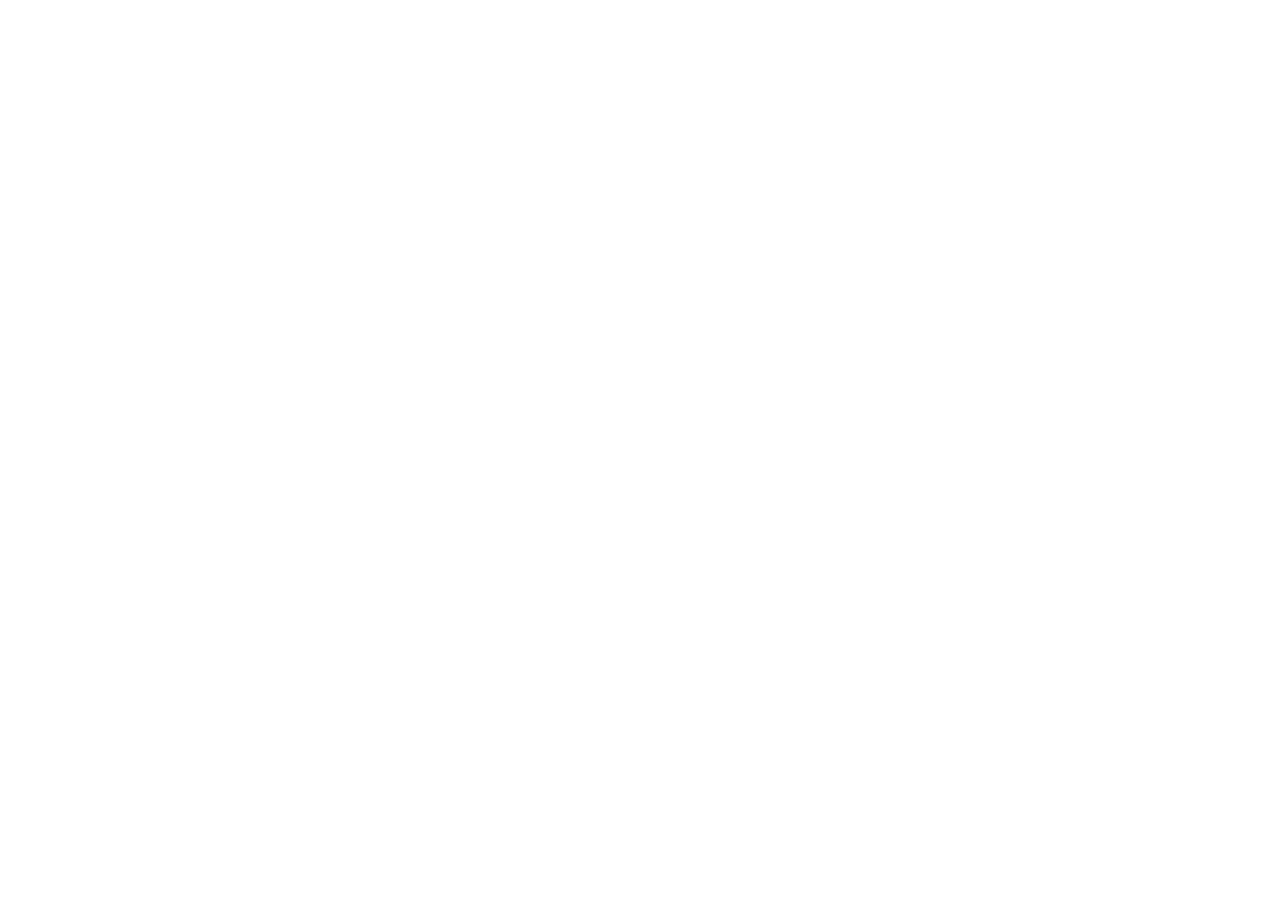
==== commit 60338558: "Aponta crescimento-previsivel para o site SPC" ====
--- a/crescimento-previsivel/index.html
+++ b/crescimento-previsivel/index.html
@@ -1,104 +1,2 @@
 <!doctype html>
-<html lang="pt-BR">
-<head>
-  <meta charset="utf-8">
-  <meta name="viewport" content="width=device-width, initial-scale=1, viewport-fit=cover">
-  <meta name="theme-color" content="#071728">
-  <meta name="description" content="Lipe Lopes transforma gargalos de aquisição e vendas em crescimento estruturado, conectando tráfego pago, comercial, processos e equipe.">
-  <meta name="robots" content="index, follow">
-  <meta property="og:type" content="website"><meta property="og:locale" content="pt_BR">
-  <meta property="og:title" content="Lipe Lopes | Growth, Marketing e Negócios">
-  <meta property="og:description" content="Do diagnóstico à execução: aquisição, conversão, processos e escala.">
-  <meta property="og:image" content="assets/images/lipe-hero-1600.webp"><meta name="twitter:card" content="summary_large_image">
-  <title>Lipe Lopes | Growth, Marketing e Negócios</title>
-  <link rel="icon" href="../assets/favicon.svg" type="image/svg+xml">
-  <link rel="preconnect" href="https://fonts.googleapis.com"><link rel="preconnect" href="https://fonts.gstatic.com" crossorigin>
-  <link href="https://fonts.googleapis.com/css2?family=DM+Sans:wght@400;500;600;700&family=Manrope:wght@600;700;800&display=swap" rel="stylesheet">
-  <link rel="preload" as="image" href="../assets/images/lipe-hero-1600.webp" imagesrcset="../assets/images/lipe-hero-900.webp 900w, assets/images/lipe-hero-1600.webp 1600w" imagesizes="100vw">
-  <link rel="stylesheet" href="../site-final.css">
-  <script type="application/ld+json">{"@context":"https://schema.org","@type":"Person","name":"Lipe Lopes","alternateName":"Phillipe Lopes","jobTitle":"Executivo de Crescimento e Negócios Digitais","address":{"@type":"PostalAddress","addressLocality":"Feira de Santana","addressRegion":"BA","addressCountry":"BR"},"sameAs":["https://www.linkedin.com/in/phillipe-lopes-21628856/"],"knowsAbout":["Growth","Tráfego pago","Aquisição de clientes","Vendas","Automação","Inteligência artificial"]}</script>
-</head>
-<body>
-  <a class="skip-link" href="#conteudo">Ir para o conteúdo</a>
-  <main id="conteudo">
-    <section class="lp-hero" id="inicio">
-      <picture class="lp-hero__background" aria-hidden="true"><source media="(max-width:700px)" srcset="../assets/images/lipe-hero-900.webp"><img src="../assets/images/lipe-hero-1600.webp" alt="" width="1600" height="1066" fetchpriority="high"></picture>
-      <div class="lp-hero__shade" aria-hidden="true"></div>
-      <header class="lp-hero__header"><a class="lp-brand" href="#inicio" aria-label="Lipe Lopes — início"><span class="lp-brand__mark" aria-hidden="true">LL</span><span>Lipe Lopes</span></a></header>
-      <div class="lp-hero__content reveal">
-        <p class="lp-hero__eyebrow">Aquisição <span></span> Conversão <span></span> Escala</p>
-        <h1>Conectando Marketing e Vendas para um <em>Crescimento Previsível.</em></h1>
-        <p class="lp-hero__lead">Atuo do diagnóstico à execução, integrando tráfego pago, comercial, processos e equipe.</p>
-        <div class="lp-hero__actions"><a class="lp-button lp-button--mint" href="https://wa.me/5575992454549?text=Ol%C3%A1%2C%20Lipe!%20Quero%20conversar%20sobre%20minha%20opera%C3%A7%C3%A3o." target="_blank" rel="noopener noreferrer" data-cta="hero">Falar com Lipe <span aria-hidden="true">↗</span></a><a class="lp-button lp-button--glass" href="#gargalos">Ver como posso contribuir <span aria-hidden="true">↓</span></a></div>
-      </div>
-      <div class="lp-hero__rail reveal" aria-label="Resumo da trajetória profissional"><article><span>01</span><strong>Da execução<br> à liderança</strong></article><article><span>02</span><strong>Marketing, vendas<br> e produto</strong></article><article><span>03</span><strong>Experiência construída<br> na prática</strong></article></div>
-    </section>
-
-    <section class="lp-gargalos" id="gargalos" aria-labelledby="gargalos-title"><div class="lp-shell">
-      <header class="lp-gargalos__header reveal"><p class="lp-eyebrow">Diagnóstico</p><h2 id="gargalos-title">Onde as oportunidades estão sendo <em>perdidas?</em></h2><p class="lp-instruction"><span aria-hidden="true">↘</span> Toque no problema e veja onde posso contribuir.</p></header>
-      <div class="lp-gargalos__grid" data-accordion>
-        <article class="lp-problem is-open reveal"><button type="button" aria-expanded="true" aria-controls="problema-1"><span class="lp-problem__number">01</span><strong>Meu tráfego não gera<br>oportunidades qualificadas</strong><span class="lp-problem__toggle" aria-hidden="true"></span></button><div class="lp-problem__content" id="problema-1"><p>Analiso campanhas, criativos, públicos e jornada para melhorar a qualidade das oportunidades geradas.</p></div></article>
-        <article class="lp-problem reveal"><button type="button" aria-expanded="false" aria-controls="problema-2"><span class="lp-problem__number">02</span><strong>As oportunidades chegam,<br>mas não viram vendas</strong><span class="lp-problem__toggle" aria-hidden="true"></span></button><div class="lp-problem__content" id="problema-2" hidden><p>Identifico falhas na qualificação, abordagem, acompanhamento e integração entre marketing e vendas.</p></div></article>
-        <article class="lp-problem reveal"><button type="button" aria-expanded="false" aria-controls="problema-3"><span class="lp-problem__number">03</span><strong>Tenho dados, mas não<br>sei o que corrigir</strong><span class="lp-problem__toggle" aria-hidden="true"></span></button><div class="lp-problem__content" id="problema-3" hidden><p>Transformo métricas de tráfego, vendas e operação em prioridades claras de ação.</p></div></article>
-        <article class="lp-problem reveal"><button type="button" aria-expanded="false" aria-controls="problema-4"><span class="lp-problem__number">04</span><strong>Quero lançar uma nova<br>oferta ou produto</strong><span class="lp-problem__toggle" aria-hidden="true"></span></button><div class="lp-problem__content" id="problema-4" hidden><p>Estruturo posicionamento, oferta, aquisição e processo comercial para validar a oportunidade.</p></div></article>
-        <article class="lp-problem reveal"><button type="button" aria-expanded="false" aria-controls="problema-5"><span class="lp-problem__number">05</span><strong>Minha operação não<br>acompanha o crescimento</strong><span class="lp-problem__toggle" aria-hidden="true"></span></button><div class="lp-problem__content" id="problema-5" hidden><p>Organizo prioridades, processos, equipe, ferramentas e indicadores para sustentar uma nova etapa de crescimento.</p></div></article>
-        <article class="lp-problem reveal"><button type="button" aria-expanded="false" aria-controls="problema-6"><span class="lp-problem__number">06</span><strong>Crescemos, mas<br>sem previsibilidade</strong><span class="lp-problem__toggle" aria-hidden="true"></span></button><div class="lp-problem__content" id="problema-6" hidden><p>Organizo indicadores, processos e rotinas para tornar o crescimento mais controlável e sustentável.</p></div></article>
-      </div>
-    </div></section>
-
-    <section class="lp-process-section" id="processo" aria-labelledby="processo-title"><div class="lp-shell">
-      <header class="lp-center-heading reveal"><p class="lp-eyebrow">Método</p><h2 id="processo-title">Do diagnóstico à <em>execução</em></h2></header>
-      <ol class="lp-process reveal"><li class="is-active"><span>01</span><strong>Diagnosticar</strong><small>Encontro o gargalo.</small></li><li><span>02</span><strong>Priorizar</strong><small>Defino o que atacar primeiro.</small></li><li><span>03</span><strong>Executar</strong><small>Coloco o plano em movimento.</small></li><li><span>04</span><strong>Otimizar</strong><small>Meço, ajusto e evoluo.</small></li></ol>
-    </div></section>
-
-    <section class="lp-impact" id="resultados" aria-labelledby="resultados-title"><div class="lp-impact__glow" aria-hidden="true"></div><div class="lp-impact__inner">
-      <figure class="lp-impact__photo reveal"><picture><source media="(max-width:680px)" srcset="../assets/images/lipe-resultados-harmonizada-600.webp"><img src="../assets/images/lipe-resultados-harmonizada-1000.webp" alt="Lipe Lopes com placas de premiação por resultados alcançados" width="1000" height="1333" loading="lazy"></picture></figure>
-      <div class="lp-impact__content reveal"><header><p class="lp-eyebrow lp-eyebrow--mint">Experiência comprovada</p><h2 id="resultados-title">Capacidade construída <em>na prática.</em></h2></header><div class="lp-evidence-grid"><article class="lp-evidence lp-evidence--primary"><strong>+R$ 3 milhões</strong><p>de faturamento gerado em diferentes produtos</p></article><article class="lp-evidence"><strong>+200 empresas</strong><p>diagnosticadas em diferentes segmentos</p></article><article class="lp-evidence"><strong>+10 profissionais</strong><p>liderados em equipe multidisciplinar</p></article><article class="lp-evidence"><strong>Brasil + exterior</strong><p>plano aprovado por equipes executivas nacionais e internacionais</p></article><article class="lp-evidence lp-evidence--wide"><strong>Performance reconhecida</strong><p>destaque em diferentes empresas e plataformas</p></article></div></div>
-    </div></section>
-
-    <section class="lp-practice" id="pratica" aria-labelledby="pratica-title"><div class="lp-shell">
-      <header class="lp-practice__header reveal"><p class="lp-eyebrow">Mão na massa</p><h2 id="pratica-title">O que eu consigo fazer <em>no dia a dia.</em></h2><p class="lp-practice__intro">Da aquisição ao processo comercial, veja como atuo em cada frente.</p></header>
-      <div class="lp-practice-list"><article class="lp-practice-card reveal" aria-labelledby="practice-01">
-        <div class="lp-practice-card__copy"><div class="lp-practice-card__heading"><span class="lp-practice-card__number">01</span><h3 id="practice-01">Tráfego pago</h3></div><ul><li>Planejo e configuro campanhas</li><li>Instalo pixels e conversões</li><li>Otimizo, escalo e analiso resultados</li><li>Direciono criativos e copies</li></ul></div>
-        <div class="lp-practice-card__tools"><p>Ferramentas que utilizo</p><div class="lp-tool-grid"><span class="lp-tool"><span class="lp-brand-icon" style="--logo-color:#0866ff" aria-hidden="true"><span class="lp-brand-icon__fallback">∞</span><img src="https://www.google.com/s2/favicons?domain=facebook.com&amp;sz=64" alt="" loading="lazy" onerror="this.remove()"></span><b>Meta Ads</b></span><span class="lp-tool"><span class="lp-brand-icon" style="--logo-color:#4285f4" aria-hidden="true"><span class="lp-brand-icon__fallback">G</span><img src="https://www.google.com/s2/favicons?domain=ads.google.com&amp;sz=64" alt="" loading="lazy" onerror="this.remove()"></span><b>Google Ads</b></span></div></div>
-      </article><article class="lp-practice-card reveal" aria-labelledby="practice-02">
-        <div class="lp-practice-card__copy"><div class="lp-practice-card__heading"><span class="lp-practice-card__number">02</span><h3 id="practice-02">Automações</h3></div><ul><li>Captação e qualificação de leads</li><li>Atendimento automatizado no WhatsApp</li><li>Follow-up e recuperação de oportunidades</li><li>Distribuição de leads para vendedores</li></ul></div>
-        <div class="lp-practice-card__tools"><p>Ferramentas que utilizo</p><div class="lp-tool-grid"><span class="lp-tool"><span class="lp-brand-icon" style="--logo-color:#1f85ff" aria-hidden="true"><span class="lp-brand-icon__fallback">M</span><img src="https://www.google.com/s2/favicons?domain=manychat.com&amp;sz=64" alt="" loading="lazy" onerror="this.remove()"></span><b>ManyChat</b></span><span class="lp-tool"><span class="lp-brand-icon" style="--logo-color:#16b883" aria-hidden="true"><span class="lp-brand-icon__fallback">BC</span><img src="https://www.google.com/s2/favicons?domain=botconversa.com.br&amp;sz=64" alt="" loading="lazy" onerror="this.remove()"></span><b>BotConversa</b></span><span class="lp-tool"><span class="lp-brand-icon" style="--logo-color:#7650d9" aria-hidden="true"><span class="lp-brand-icon__fallback">M</span><img src="https://www.google.com/s2/favicons?domain=make.com&amp;sz=64" alt="" loading="lazy" onerror="this.remove()"></span><b>Make</b></span><span class="lp-tool"><span class="lp-brand-icon" style="--logo-color:#ff4f00" aria-hidden="true"><span class="lp-brand-icon__fallback">✳</span><img src="https://www.google.com/s2/favicons?domain=zapier.com&amp;sz=64" alt="" loading="lazy" onerror="this.remove()"></span><b>Zapier</b></span><span class="lp-tool"><span class="lp-brand-icon" style="--logo-color:#e75173" aria-hidden="true"><span class="lp-brand-icon__fallback">n8n</span><img src="https://www.google.com/s2/favicons?domain=n8n.io&amp;sz=64" alt="" loading="lazy" onerror="this.remove()"></span><b>n8n</b></span><span class="lp-tool"><span class="lp-brand-icon" style="--logo-color:#23bf65" aria-hidden="true"><span class="lp-brand-icon__fallback">☎</span><img src="https://www.google.com/s2/favicons?domain=whatsapp.com&amp;sz=64" alt="" loading="lazy" onerror="this.remove()"></span><b>WhatsApp API</b></span></div></div>
-      </article><article class="lp-practice-card reveal" aria-labelledby="practice-03">
-        <div class="lp-practice-card__copy"><div class="lp-practice-card__heading"><span class="lp-practice-card__number">03</span><h3 id="practice-03">Inteligência artificial</h3></div><ul><li>Pesquisa e diagnóstico</li><li>Planejamento estratégico</li><li>Criação de textos e copies</li><li>Análise de dados</li><li>Criação de imagens e vídeos</li></ul></div>
-        <div class="lp-practice-card__tools"><p>Ferramentas que utilizo</p><div class="lp-tool-grid"><span class="lp-tool"><span class="lp-brand-icon" style="--logo-color:#10a37f" aria-hidden="true"><span class="lp-brand-icon__fallback">✳</span><img src="https://www.google.com/s2/favicons?domain=openai.com&amp;sz=64" alt="" loading="lazy" onerror="this.remove()"></span><b>ChatGPT</b></span><span class="lp-tool"><span class="lp-brand-icon" style="--logo-color:#ca7757" aria-hidden="true"><span class="lp-brand-icon__fallback">✳</span><img src="https://www.google.com/s2/favicons?domain=claude.ai&amp;sz=64" alt="" loading="lazy" onerror="this.remove()"></span><b>Claude</b></span><span class="lp-tool"><span class="lp-brand-icon" style="--logo-color:#9474df" aria-hidden="true"><span class="lp-brand-icon__fallback">✦</span><img src="https://www.google.com/s2/favicons?domain=gemini.google.com&amp;sz=64" alt="" loading="lazy" onerror="this.remove()"></span><b>Gemini</b></span></div></div>
-      </article><article class="lp-practice-card reveal" aria-labelledby="practice-04">
-        <div class="lp-practice-card__copy"><div class="lp-practice-card__heading"><span class="lp-practice-card__number">04</span><h3 id="practice-04">Funis e conversão</h3></div><ul><li>Posicionamento, oferta e copy</li><li>Páginas, captação e jornada no WhatsApp</li><li>Checkout e meios de pagamento</li><li>Testes de conversão e remarketing</li></ul></div>
-        <div class="lp-practice-card__tools"><p>Ferramentas que utilizo</p><div class="lp-tool-grid"><span class="lp-tool"><span class="lp-brand-icon" style="--logo-color:#21759b" aria-hidden="true"><span class="lp-brand-icon__fallback">W</span><img src="https://www.google.com/s2/favicons?domain=wordpress.org&amp;sz=64" alt="" loading="lazy" onerror="this.remove()"></span><b>WordPress</b></span><span class="lp-tool"><span class="lp-brand-icon" style="--logo-color:#92003b" aria-hidden="true"><span class="lp-brand-icon__fallback">E</span><img src="https://www.google.com/s2/favicons?domain=elementor.com&amp;sz=64" alt="" loading="lazy" onerror="this.remove()"></span><b>Elementor</b></span><span class="lp-tool"><span class="lp-brand-icon" style="--logo-color:#f04e23" aria-hidden="true"><span class="lp-brand-icon__fallback">H</span><img src="https://www.google.com/s2/favicons?domain=hotmart.com&amp;sz=64" alt="" loading="lazy" onerror="this.remove()"></span><b>Hotmart</b></span><span class="lp-tool"><span class="lp-brand-icon" style="--logo-color:#32ad6f" aria-hidden="true"><span class="lp-brand-icon__fallback">K</span><img src="https://www.google.com/s2/favicons?domain=kiwify.com.br&amp;sz=64" alt="" loading="lazy" onerror="this.remove()"></span><b>Kiwify</b></span><span class="lp-tool"><span class="lp-brand-icon" style="--logo-color:#ed713e" aria-hidden="true"><span class="lp-brand-icon__fallback">D</span><img src="https://www.google.com/s2/favicons?domain=doppus.com&amp;sz=64" alt="" loading="lazy" onerror="this.remove()"></span><b>Doppus</b></span></div></div>
-      </article><article class="lp-practice-card reveal" aria-labelledby="practice-05">
-        <div class="lp-practice-card__copy"><div class="lp-practice-card__heading"><span class="lp-practice-card__number">05</span><h3 id="practice-05">Dados e rastreamento</h3></div><ul><li>Configuração de tags e eventos</li><li>UTMs e rastreamento de campanhas</li><li>Leitura de métricas de mídia</li><li>Análise de dashboards comerciais</li></ul></div>
-        <div class="lp-practice-card__tools"><p>Ferramentas que utilizo</p><div class="lp-tool-grid"><span class="lp-tool"><span class="lp-brand-icon" style="--logo-color:#3277d6" aria-hidden="true"><span class="lp-brand-icon__fallback">◇</span><img src="https://www.google.com/s2/favicons?domain=tagmanager.google.com&amp;sz=64" alt="" loading="lazy" onerror="this.remove()"></span><b>Tag Manager</b></span><span class="lp-tool"><span class="lp-brand-icon" style="--logo-color:#0866ff" aria-hidden="true"><span class="lp-brand-icon__fallback">∞</span><img src="https://www.google.com/s2/favicons?domain=facebook.com&amp;sz=64" alt="" loading="lazy" onerror="this.remove()"></span><b>Meta Ads</b></span><span class="lp-tool"><span class="lp-brand-icon" style="--logo-color:#4285f4" aria-hidden="true"><span class="lp-brand-icon__fallback">G</span><img src="https://www.google.com/s2/favicons?domain=ads.google.com&amp;sz=64" alt="" loading="lazy" onerror="this.remove()"></span><b>Google Ads</b></span><span class="lp-tool"><span class="lp-brand-icon" style="--logo-color:#087c67" aria-hidden="true"><span class="lp-brand-icon__fallback">CRM</span></span><b>Dashboards CRM</b></span></div></div>
-      </article><article class="lp-practice-card reveal" aria-labelledby="practice-06">
-        <div class="lp-practice-card__copy"><div class="lp-practice-card__heading"><span class="lp-practice-card__number">06</span><h3 id="practice-06">Processo comercial</h3></div><ul><li>Qualificação, roteiro e funil no CRM</li><li>Follow-up e distribuição de oportunidades</li><li>Reuniões de fechamento</li><li>Treinamento, indicadores e metas</li></ul></div>
-        <div class="lp-practice-card__tools"><p>Ferramentas que utilizo</p><div class="lp-tool-grid"><span class="lp-tool"><span class="lp-brand-icon" style="--logo-color:#24ad71" aria-hidden="true"><span class="lp-brand-icon__fallback">RD</span><img src="https://www.google.com/s2/favicons?domain=rdstation.com&amp;sz=64" alt="" loading="lazy" onerror="this.remove()"></span><b>RD Station CRM</b></span><span class="lp-tool"><span class="lp-brand-icon" style="--logo-color:#7264d8" aria-hidden="true"><span class="lp-brand-icon__fallback">K</span><img src="https://www.google.com/s2/favicons?domain=kommo.com&amp;sz=64" alt="" loading="lazy" onerror="this.remove()"></span><b>Kommo</b></span></div></div>
-      </article></div>
-      <div class="lp-more-tools"><p>Também utilizo</p><div><span class="lp-extra-tool"><span class="lp-brand-icon" style="--logo-color:#00a8bd" aria-hidden="true"><span class="lp-brand-icon__fallback">C</span><img src="https://www.google.com/s2/favicons?domain=canva.com&amp;sz=64" alt="" loading="lazy" onerror="this.remove()"></span><b>Canva</b></span><span class="lp-extra-tool"><span class="lp-brand-icon" style="--logo-color:#202633" aria-hidden="true"><span class="lp-brand-icon__fallback">✕</span><img src="https://www.google.com/s2/favicons?domain=capcut.com&amp;sz=64" alt="" loading="lazy" onerror="this.remove()"></span><b>CapCut</b></span><span class="lp-extra-tool"><span class="lp-brand-icon" style="--logo-color:#202633" aria-hidden="true"><span class="lp-brand-icon__fallback">N</span><img src="https://www.google.com/s2/favicons?domain=notion.so&amp;sz=64" alt="" loading="lazy" onerror="this.remove()"></span><b>Notion</b></span><span class="lp-extra-tool"><span class="lp-brand-icon" style="--logo-color:#0052cc" aria-hidden="true"><span class="lp-brand-icon__fallback">Ⅱ</span><img src="https://www.google.com/s2/favicons?domain=trello.com&amp;sz=64" alt="" loading="lazy" onerror="this.remove()"></span><b>Trello</b></span><span class="lp-extra-tool"><span class="lp-brand-icon" style="--logo-color:#8e63e9" aria-hidden="true"><span class="lp-brand-icon__fallback">⌃</span><img src="https://www.google.com/s2/favicons?domain=clickup.com&amp;sz=64" alt="" loading="lazy" onerror="this.remove()"></span><b>ClickUp</b></span><span class="lp-extra-tool"><span class="lp-brand-icon" style="--logo-color:#633e64" aria-hidden="true"><span class="lp-brand-icon__fallback">S</span><img src="https://www.google.com/s2/favicons?domain=slack.com&amp;sz=64" alt="" loading="lazy" onerror="this.remove()"></span><b>Slack</b></span></div></div>
-    </div></section>
-
-    <section class="lp-brands" id="clientes" aria-labelledby="clientes-title"><div class="lp-shell"><header class="lp-brands__header reveal"><p class="lp-eyebrow">Clientes e projetos</p><h2 id="clientes-title">Experiência em diferentes mercados.</h2><p>Marcas, projetos e operações que fizeram parte da minha trajetória.</p></header></div><div class="lp-logo-wall" aria-label="Marcas, clientes e projetos">
-      <div class="lp-marquee-row"><div class="lp-marquee-track"><div class="lp-brand-tile"><img src="../assets/logos/normalized/mentor-ravel.png" alt="Mentor Ravel"></div><div class="lp-brand-tile"><img src="../assets/logos/normalized/geniusbet.png" alt="GeniusBet Brasil"></div><div class="lp-brand-tile"><img src="../assets/logos/normalized/agencia-pablo-cabral.png" alt="Agência Pablo Cabral"></div><div class="lp-brand-tile"><img src="../assets/logos/normalized/instituto-rs.png" alt="Instituto RS"></div><div class="lp-brand-tile"><img src="../assets/logos/normalized/novo-virtual.png" alt="O Novo Virtual"></div><div class="lp-brand-tile"><img src="../assets/logos/normalized/roleta-rica.png" alt="Roleta Rica"></div><div class="lp-brand-tile"><img src="../assets/logos/normalized/teotai.png" alt="Teotai"></div><div class="lp-brand-tile"><img src="../assets/logos/normalized/primpet.png" alt="Primpet"></div><div class="lp-brand-tile"><img src="../assets/logos/normalized/bernardo.png" alt="Dr. Bernardo Crisostomo"></div><div class="lp-brand-tile" aria-hidden="true"><img src="../assets/logos/normalized/mentor-ravel.png" alt=""></div><div class="lp-brand-tile" aria-hidden="true"><img src="../assets/logos/normalized/geniusbet.png" alt=""></div><div class="lp-brand-tile" aria-hidden="true"><img src="../assets/logos/normalized/agencia-pablo-cabral.png" alt=""></div><div class="lp-brand-tile" aria-hidden="true"><img src="../assets/logos/normalized/instituto-rs.png" alt=""></div><div class="lp-brand-tile" aria-hidden="true"><img src="../assets/logos/normalized/novo-virtual.png" alt=""></div><div class="lp-brand-tile" aria-hidden="true"><img src="../assets/logos/normalized/roleta-rica.png" alt=""></div><div class="lp-brand-tile" aria-hidden="true"><img src="../assets/logos/normalized/teotai.png" alt=""></div><div class="lp-brand-tile" aria-hidden="true"><img src="../assets/logos/normalized/primpet.png" alt=""></div><div class="lp-brand-tile" aria-hidden="true"><img src="../assets/logos/normalized/bernardo.png" alt=""></div></div></div>
-      <div class="lp-marquee-row lp-marquee-row--reverse"><div class="lp-marquee-track"><div class="lp-brand-tile"><img src="../assets/logos/normalized/confianca.png" alt="Confiança Corretora"></div><div class="lp-brand-tile"><img src="../assets/logos/normalized/totalclean.png" alt="TotalClean"></div><div class="lp-brand-tile"><img src="../assets/logos/normalized/bebe-criativo.png" alt="Bebê Criativo"></div><div class="lp-brand-tile"><img src="../assets/logos/normalized/estudo-nota-10.png" alt="Estudo Nota 10"></div><div class="lp-brand-tile"><img src="../assets/logos/normalized/salao-automovel.png" alt="Salão do Automóvel"></div><div class="lp-brand-tile"><img src="../assets/logos/normalized/29best.png" alt="29 Best Technology"></div><div class="lp-brand-tile"><img src="../assets/logos/normalized/busque-plano.png" alt="Busque Plano de Saúde"></div><div class="lp-brand-tile"><img src="../assets/logos/normalized/atacado-unicornio.png" alt="Atacado Unicórnio"></div><div class="lp-brand-tile"><img src="../assets/logos/normalized/papelaria-unicornio.png" alt="Papelaria Unicórnio"></div><div class="lp-brand-tile" aria-hidden="true"><img src="../assets/logos/normalized/confianca.png" alt=""></div><div class="lp-brand-tile" aria-hidden="true"><img src="../assets/logos/normalized/totalclean.png" alt=""></div><div class="lp-brand-tile" aria-hidden="true"><img src="../assets/logos/normalized/bebe-criativo.png" alt=""></div><div class="lp-brand-tile" aria-hidden="true"><img src="../assets/logos/normalized/estudo-nota-10.png" alt=""></div><div class="lp-brand-tile" aria-hidden="true"><img src="../assets/logos/normalized/salao-automovel.png" alt=""></div><div class="lp-brand-tile" aria-hidden="true"><img src="../assets/logos/normalized/29best.png" alt=""></div><div class="lp-brand-tile" aria-hidden="true"><img src="../assets/logos/normalized/busque-plano.png" alt=""></div><div class="lp-brand-tile" aria-hidden="true"><img src="../assets/logos/normalized/atacado-unicornio.png" alt=""></div><div class="lp-brand-tile" aria-hidden="true"><img src="../assets/logos/normalized/papelaria-unicornio.png" alt=""></div></div></div>
-      <div class="lp-marquee-row"><div class="lp-marquee-track"><div class="lp-brand-tile"><img src="../assets/logos/normalized/papel-pautado.png" alt="Papel Pautado"></div><div class="lp-brand-tile"><img src="../assets/logos/normalized/d40-graus.png" alt="D40 Graus"></div><div class="lp-brand-tile"><img src="../assets/logos/normalized/vanessa-cabral.png" alt="Vanessa Cabral"></div><div class="lp-brand-tile"><img src="../assets/logos/normalized/tudo-para-velas.png" alt="Tudo para Velas"></div><div class="lp-brand-tile"><img src="../assets/logos/normalized/pipoquinha.png" alt="Pipoquinha"></div><div class="lp-brand-tile"><img src="../assets/logos/normalized/central-decor.png" alt="Central da Decor"></div><div class="lp-brand-tile"><img src="../assets/logos/normalized/geisa-peixinha.png" alt="Geisa Peixinha"></div><div class="lp-brand-tile"><img src="../assets/logos/normalized/ei.png" alt="EI"></div><div class="lp-brand-tile" aria-hidden="true"><img src="../assets/logos/normalized/papel-pautado.png" alt=""></div><div class="lp-brand-tile" aria-hidden="true"><img src="../assets/logos/normalized/d40-graus.png" alt=""></div><div class="lp-brand-tile" aria-hidden="true"><img src="../assets/logos/normalized/vanessa-cabral.png" alt=""></div><div class="lp-brand-tile" aria-hidden="true"><img src="../assets/logos/normalized/tudo-para-velas.png" alt=""></div><div class="lp-brand-tile" aria-hidden="true"><img src="../assets/logos/normalized/pipoquinha.png" alt=""></div><div class="lp-brand-tile" aria-hidden="true"><img src="../assets/logos/normalized/central-decor.png" alt=""></div><div class="lp-brand-tile" aria-hidden="true"><img src="../assets/logos/normalized/geisa-peixinha.png" alt=""></div><div class="lp-brand-tile" aria-hidden="true"><img src="../assets/logos/normalized/ei.png" alt=""></div></div></div>
-    </div></section>
-
-    <section class="lp-testimonials" id="referencias" aria-labelledby="referencias-title"><div class="lp-testimonials__background" aria-hidden="true"></div><div class="lp-shell lp-testimonials__shell">
-      <header class="lp-testimonials__header reveal"><div><p class="lp-eyebrow lp-eyebrow--mint">Feedbacks e referências</p><h2 id="referencias-title">O que dizem sobre meu trabalho.</h2></div><div class="lp-carousel-controls" aria-label="Navegação dos depoimentos"><button class="lp-carousel-prev" aria-label="Depoimento anterior">←</button><button class="lp-carousel-next" aria-label="Próximo depoimento">→</button></div></header>
-      <div class="lp-testimonials__layout"><div class="lp-carousel" aria-live="polite"><div class="lp-testimonial-track">
-        <article class="lp-testimonial"><span class="lp-quote" aria-hidden="true">“</span><blockquote>Acompanhei o início da trajetória do Phillipe no marketing digital e sua evolução de perto. Sempre demonstrou lealdade, versatilidade e qualidade na execução, assumindo diferentes responsabilidades e se destacando especialmente no tráfego pago.</blockquote><footer><span class="lp-avatar">DV</span><span><strong>Dan Valle</strong><small>CEO · Agência D’mart / Instituto RS</small></span></footer></article>
-        <article class="lp-testimonial"><span class="lp-quote" aria-hidden="true">“</span><blockquote>Phillipe tem facilidade para compreender negócios de diferentes segmentos, identificar gargalos e transformar diagnósticos em planos de ação. Nas reuniões, combina visão estratégica, comunicação clara e forte capacidade comercial.</blockquote><footer><span class="lp-avatar">GB</span><span><strong>Gabriel Breier</strong><small>CEO · Empresa Independente</small></span></footer></article>
-        <article class="lp-testimonial"><span class="lp-quote" aria-hidden="true">“</span><blockquote>Phillipe consegue ir além da operação de campanhas. Une domínio de tráfego pago, visão estratégica e capacidade de compreender rapidamente diferentes negócios, transformando dados em decisões práticas.</blockquote><footer><span class="lp-avatar">PC</span><span><strong>Pablo Cabral</strong><small>Owner · Agência Pablo Cabral</small></span></footer></article>
-        <article class="lp-testimonial"><span class="lp-quote" aria-hidden="true">“</span><blockquote>O planejamento desenvolvido por Phillipe para nossa entrada no Brasil demonstrou profundidade de pesquisa, visão de mercado e domínio de posicionamento, canais, orçamento e indicadores. O trabalho foi muito bem recebido pelas equipes brasileira e internacional.</blockquote><footer><span class="lp-avatar">DM</span><span><strong>Dejan Morawietz</strong><small>Diretor Executivo Internacional de Marketing · GeniusBet</small></span></footer></article>
-        <article class="lp-testimonial"><span class="lp-quote" aria-hidden="true">“</span><blockquote>Construímos uma operação do zero, e Phillipe foi fundamental para transformar ideias em estrutura, equipe e resultado. Ele conecta estratégia, tráfego, vendas e operação e assume responsabilidade pela execução.</blockquote><footer><span class="lp-avatar">MR</span><span><strong>Ravel</strong><small>Cofundador · Bet75 / Mentor Ravel</small></span></footer></article>
-      </div></div><div class="lp-carousel-dots" aria-label="Escolher grupo de depoimentos"></div></div>
-    </div></section>
-
-    <section class="lp-final" id="contato" aria-labelledby="contato-title"><span class="lp-orbit lp-orbit--one" aria-hidden="true"></span><span class="lp-orbit lp-orbit--two" aria-hidden="true"></span><div class="lp-final__shell"><div class="lp-final__content reveal"><p class="lp-eyebrow">Vamos conversar?</p><h2 id="contato-title">O próximo feedback pode ser o seu.</h2><p>Toda oportunidade que chega e não avança representa uma receita que poderia ter entrado.</p><a class="lp-final__button" href="https://wa.me/5575992454549?text=Ol%C3%A1%2C%20Lipe!%20Quero%20conversar%20sobre%20minha%20opera%C3%A7%C3%A3o." target="_blank" rel="noopener noreferrer" data-cta="final"><span>CONVERSAR COMIGO</span><span aria-hidden="true">↗</span></a></div><footer class="lp-final__footer"><strong>Lipe Lopes</strong><nav aria-label="Links finais"><a href="https://www.linkedin.com/in/phillipe-lopes-21628856/" target="_blank" rel="noopener noreferrer">LinkedIn</a><a href="https://wa.me/5575992454549?text=Ol%C3%A1%2C%20Lipe!%20Quero%20conversar%20sobre%20minha%20opera%C3%A7%C3%A3o." target="_blank" rel="noopener noreferrer" data-cta="footer">WhatsApp</a></nav><small>Estratégia · Growth · Marketing · Vendas</small></footer></div></section>
-  </main>
-  <script src="../site-final.js"></script>
-</body>
-</html>
+<html lang="pt-BR"><head><meta charset="utf-8"><meta name="viewport" content="width=device-width, initial-scale=1"><meta http-equiv="refresh" content="0; url=https://spc-sistema-previsivel.aguiar-phillipe.chatgpt.site/"><title>SPC — Sistema Previsível de Crescimento</title><script>location.replace("https://spc-sistema-previsivel.aguiar-phillipe.chatgpt.site/")</script></head><body><p>Abrindo o Sistema Previsível de Crescimento…</p></body></html>
